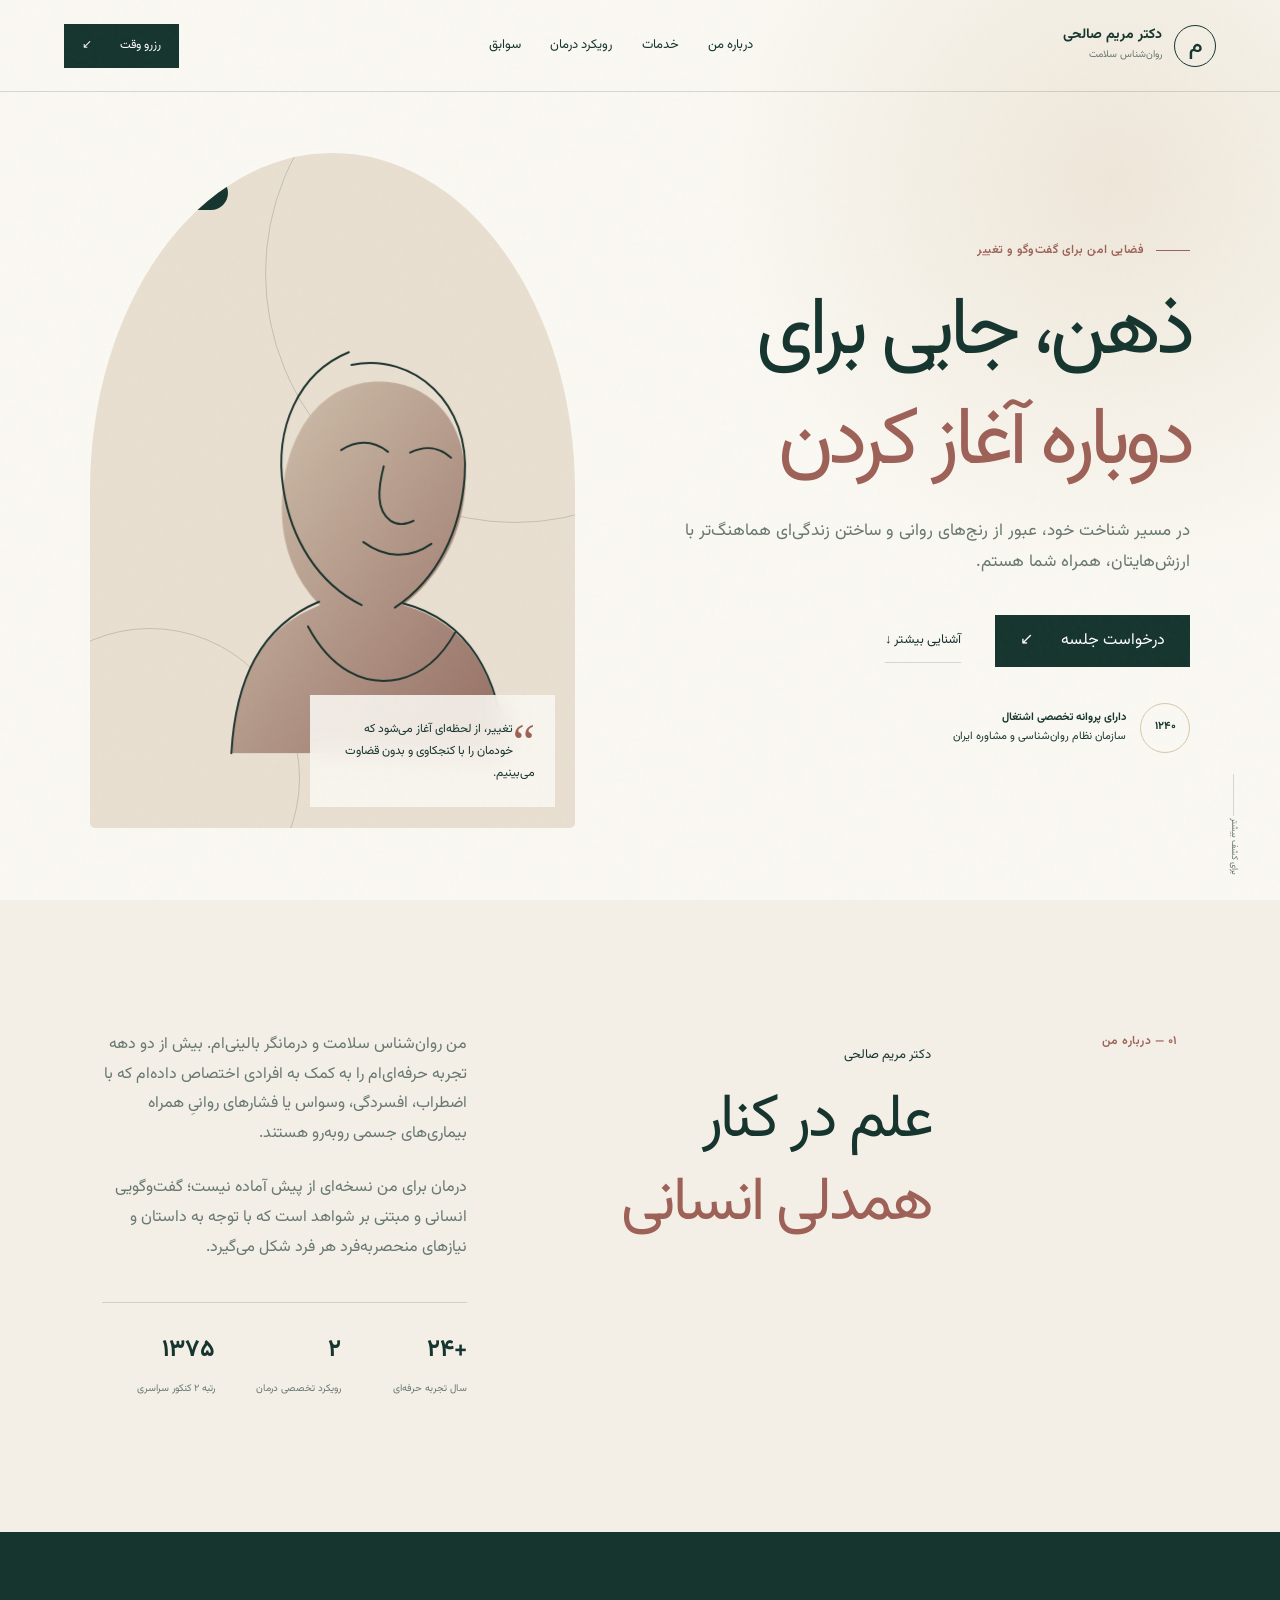
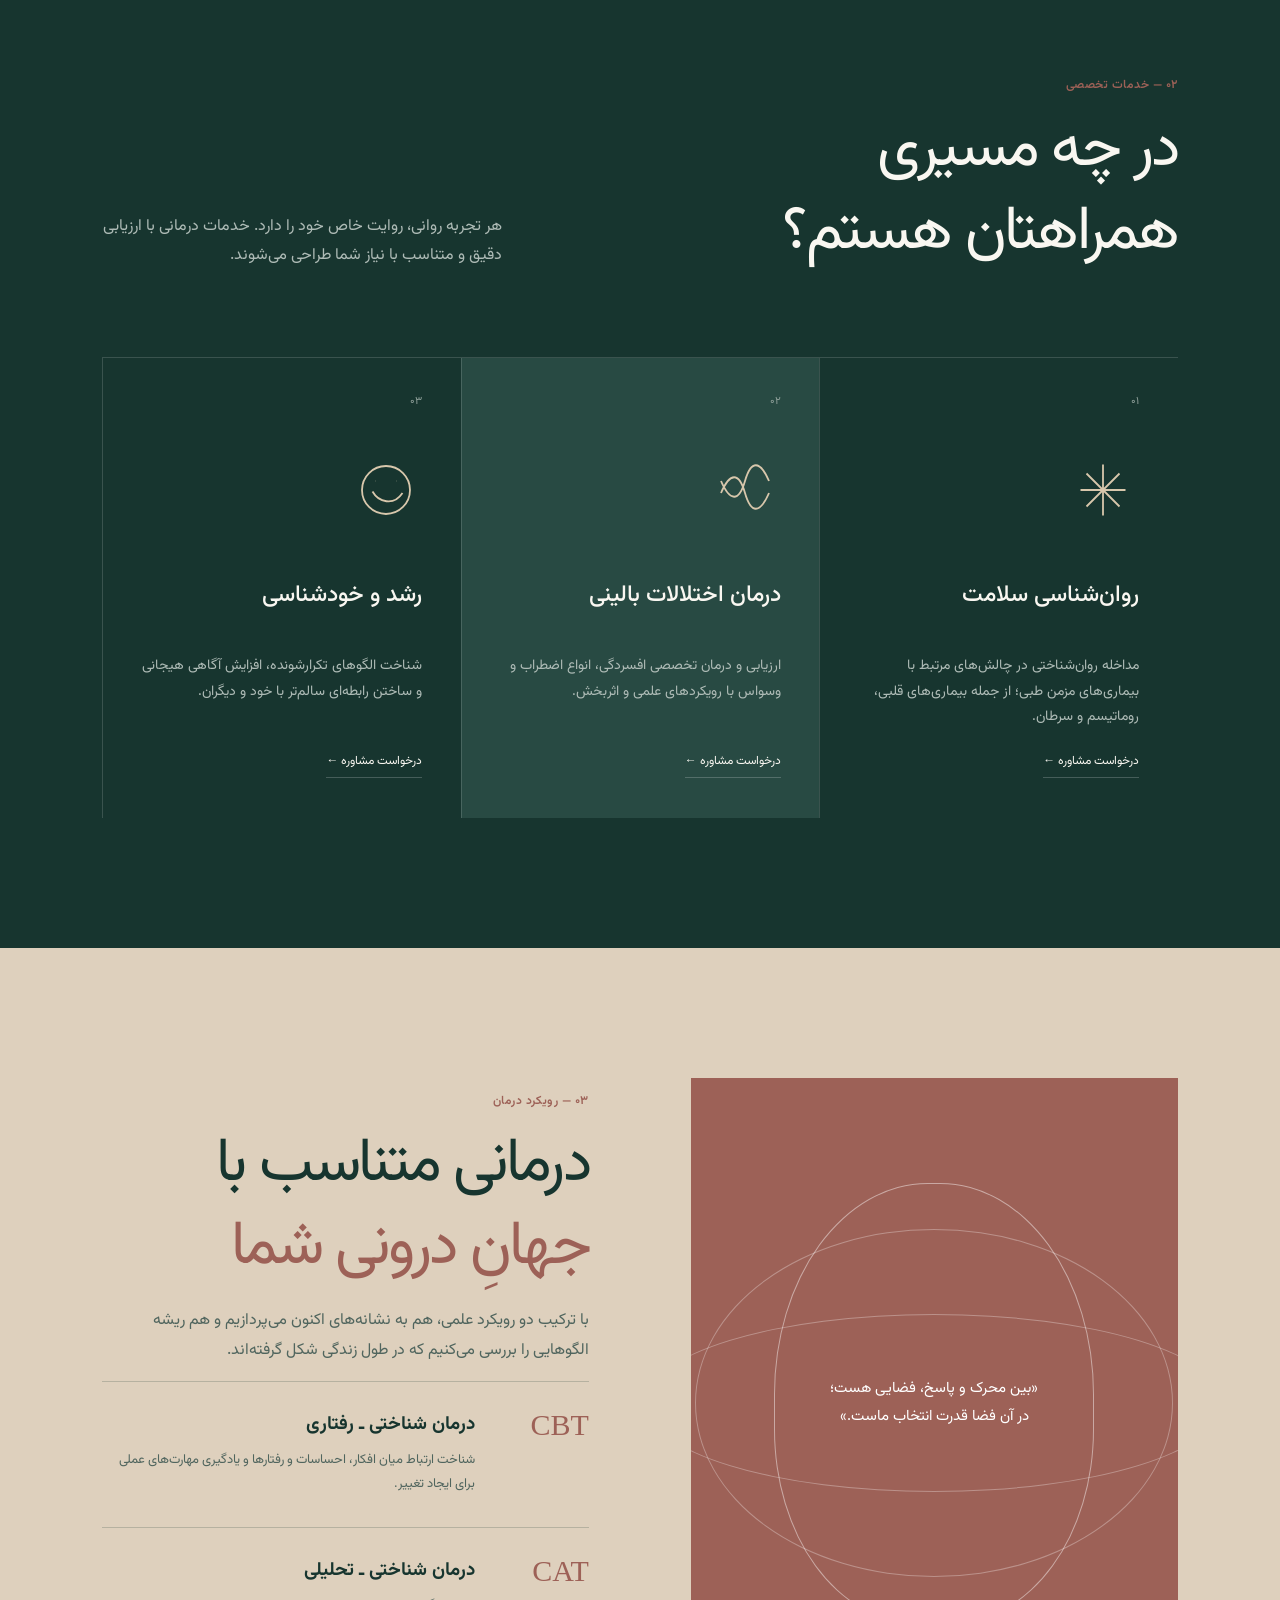
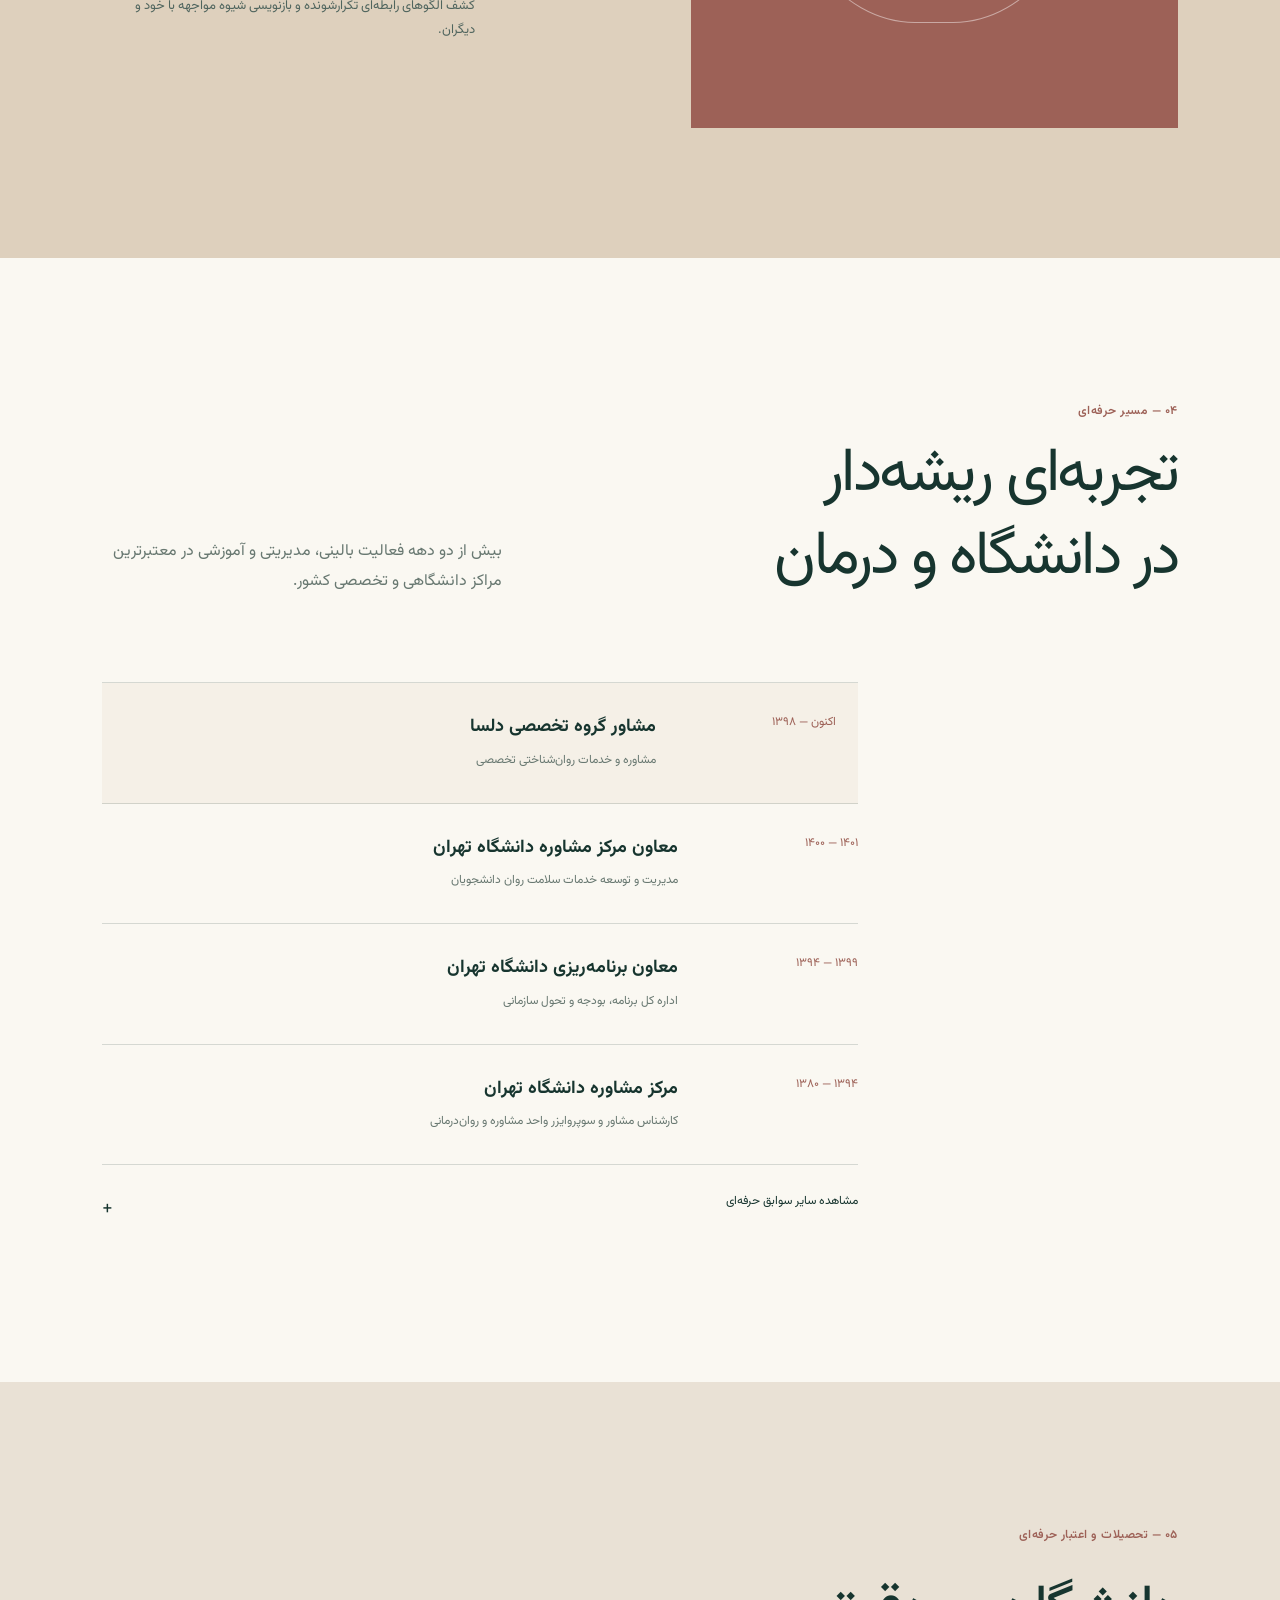
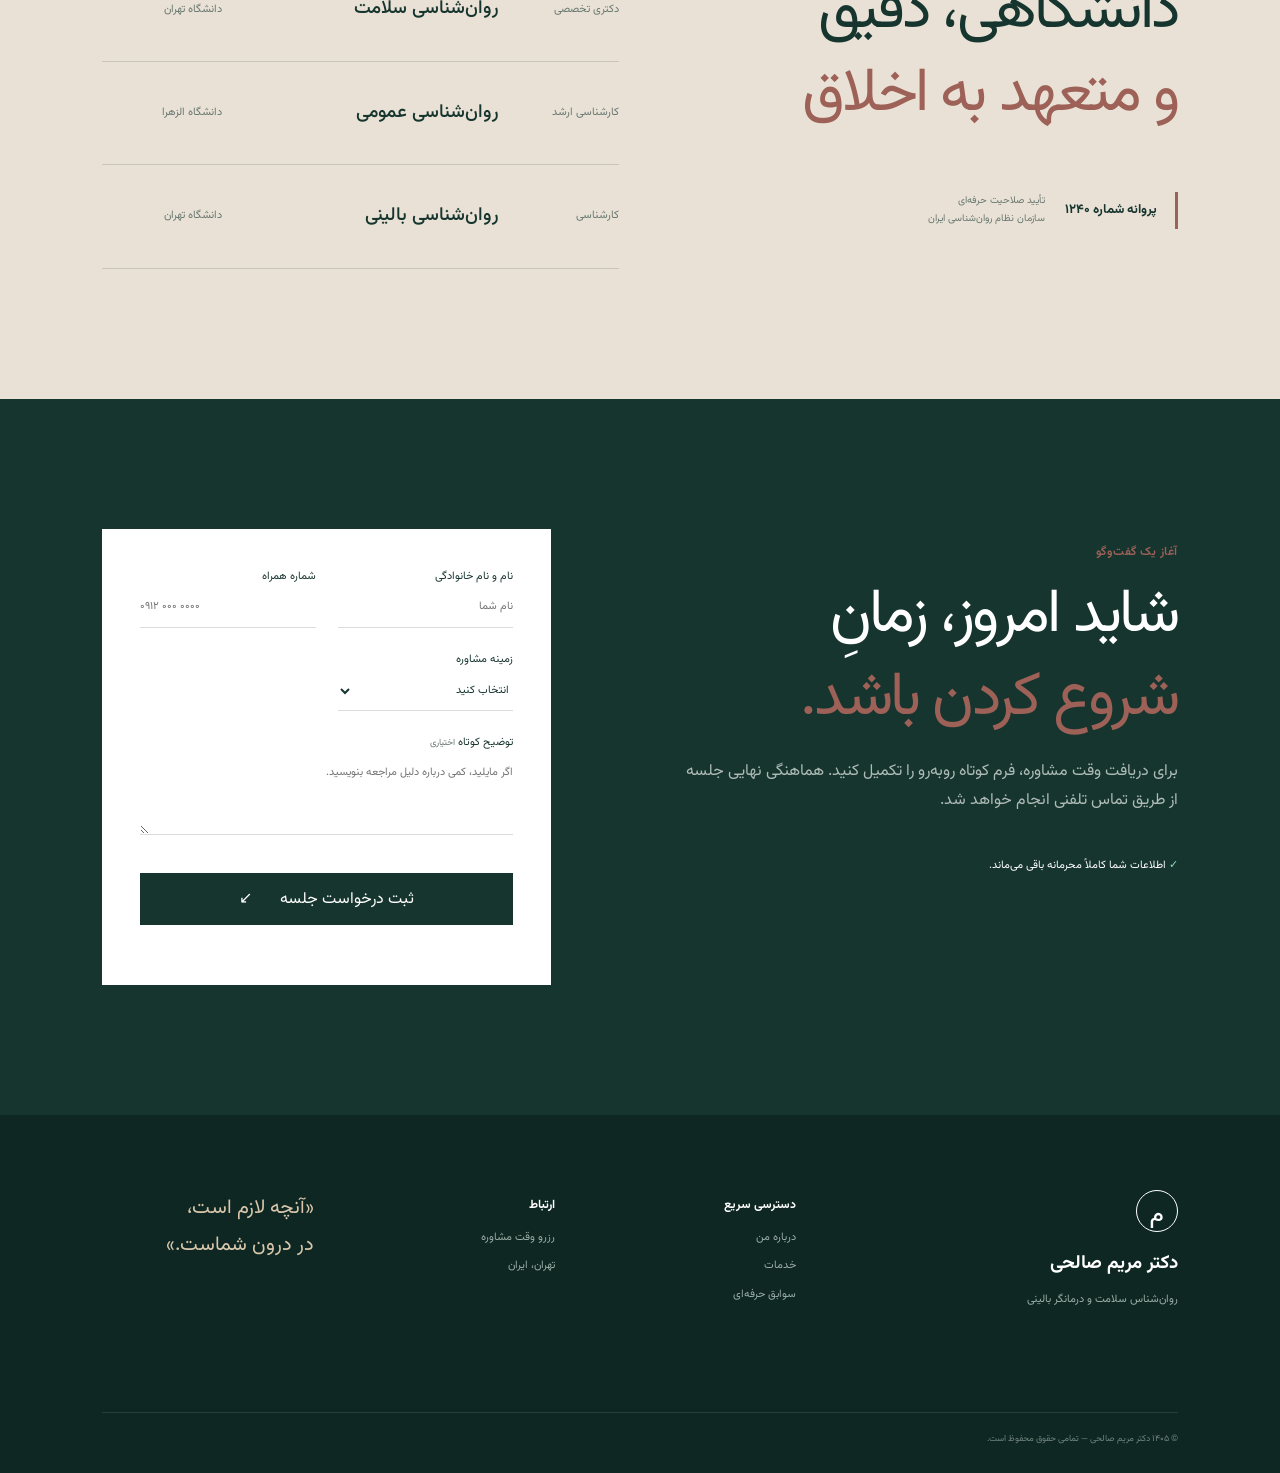
==== index.html @ 01a3e977 "Build Dr. Maryam Salehi professional website" ====
<!doctype html>
<html lang="fa" dir="rtl">
  <head>
    <meta charset="UTF-8" />
    <meta name="viewport" content="width=device-width, initial-scale=1.0" />
    <meta name="theme-color" content="#19352f" />
    <meta name="description" content="وب‌سایت رسمی دکتر مریم صالحی، روان‌شناس سلامت و درمانگر" />
    <title>دکتر مریم صالحی | روان‌شناس سلامت</title>
    <link rel="preconnect" href="https://fonts.googleapis.com" />
    <link rel="preconnect" href="https://fonts.gstatic.com" crossorigin />
    <link href="https://fonts.googleapis.com/css2?family=Vazirmatn:wght@300;400;500;600;700&display=swap" rel="stylesheet" />
    <link rel="stylesheet" href="styles.css" />
  </head>
  <body>
    <a class="skip-link" href="#main">رفتن به محتوای اصلی</a>
    <div class="noise" aria-hidden="true"></div>
    <header class="site-header" id="header">
      <a href="#top" class="brand" aria-label="صفحه اصلی دکتر مریم صالحی">
        <span class="brand-mark">م</span>
        <span><b>دکتر مریم صالحی</b><small>روان‌شناس سلامت</small></span>
      </a>
      <nav aria-label="ناوبری اصلی">
        <a href="#about">درباره من</a><a href="#services">خدمات</a><a href="#approach">رویکرد درمان</a><a href="#experience">سوابق</a>
      </nav>
      <a class="button button-small" href="#booking">رزرو وقت <span aria-hidden="true">↙</span></a>
      <button class="menu" aria-label="باز کردن منو" aria-expanded="false"><span></span><span></span></button>
    </header>

    <main id="main">
      <section class="hero" id="top">
        <div class="hero-copy reveal">
          <p class="eyebrow"><span></span> فضایی امن برای گفت‌وگو و تغییر</p>
          <h1>ذهن، جایی برای<br><em>دوباره آغاز کردن</em></h1>
          <p class="hero-lead">در مسیر شناخت خود، عبور از رنج‌های روانی و ساختن زندگی‌ای هماهنگ‌تر با ارزش‌هایتان، همراه شما هستم.</p>
          <div class="hero-actions">
            <a class="button" href="#booking">درخواست جلسه <span aria-hidden="true">↙</span></a>
            <a class="text-link" href="#about">آشنایی بیشتر <span aria-hidden="true">↓</span></a>
          </div>
          <div class="trust"><span class="seal">۱۲۴۰</span><p><strong>دارای پروانه تخصصی اشتغال</strong><br>سازمان نظام روان‌شناسی و مشاوره ایران</p></div>
        </div>
        <div class="hero-visual reveal" data-delay="1">
          <div class="orbit orbit-a"></div><div class="orbit orbit-b"></div>
          <svg class="portrait" viewBox="0 0 570 700" role="img" aria-label="تصویر هنری نمادین از چهره یک روان‌شناس">
            <defs><linearGradient id="wash" x1="0" y1="0" x2="1" y2="1"><stop stop-color="#d8c6ad"/><stop offset="1" stop-color="#9b6a5c"/></linearGradient></defs>
            <path class="portrait-fill" d="M166 635c8-91 32-145 104-174-38-38-51-91-42-147 11-71 56-121 121-115 62 6 98 59 91 131-5 54-33 101-72 131 79 23 111 83 120 174z" fill="url(#wash)"/>
            <g class="portrait-line" fill="none" stroke="#19352f" stroke-width="2.3" stroke-linecap="round">
              <path d="M304 164c-59 24-88 89-77 160 9 59 40 111 92 137"/><path d="M307 179c74-15 140 46 133 132-5 62-31 119-82 153"/><path d="M295 279c19-12 38-11 55 2M376 282c18-9 35-6 48 6M345 298c-7 27-9 52 8 64 9 6 19 4 27 0M321 387c26 19 54 20 80 2"/><path d="M269 457c-69 29-98 92-103 178M368 459c77 20 113 86 120 176M256 486c26 49 65 71 107 62 30-7 51-28 66-55"/>
            </g>
          </svg>
          <div class="quote-card"><span>“</span><p>تغییر، از لحظه‌ای آغاز می‌شود که خودمان را با کنجکاوی و بدون قضاوت می‌بینیم.</p></div>
          <div class="availability"><i></i> پذیرش مراجع جدید</div>
        </div>
        <div class="scroll-note">برای کشف بیشتر <span></span></div>
      </section>

      <section class="intro section" id="about">
        <div class="section-index reveal">۰۱ — درباره من</div>
        <div class="intro-title reveal"><p>دکتر مریم صالحی</p><h2>علم در کنار<br><em>همدلی انسانی</em></h2></div>
        <div class="intro-body reveal">
          <p>من روان‌شناس سلامت و درمانگر بالینی‌ام. بیش از دو دهه تجربه حرفه‌ای‌ام را به کمک به افرادی اختصاص داده‌ام که با اضطراب، افسردگی، وسواس یا فشارهای روانیِ همراه بیماری‌های جسمی روبه‌رو هستند.</p>
          <p>درمان برای من نسخه‌ای از پیش آماده نیست؛ گفت‌وگویی انسانی و مبتنی بر شواهد است که با توجه به داستان و نیازهای منحصربه‌فرد هر فرد شکل می‌گیرد.</p>
          <div class="stats"><div><strong>+۲۴</strong><span>سال تجربه حرفه‌ای</span></div><div><strong>۲</strong><span>رویکرد تخصصی درمان</span></div><div><strong>۱۳۷۵</strong><span>رتبه ۲ کنکور سراسری</span></div></div>
        </div>
      </section>

      <section class="services section" id="services">
        <div class="section-head reveal"><div><p class="section-index">۰۲ — خدمات تخصصی</p><h2>در چه مسیری<br>همراهتان هستم؟</h2></div><p>هر تجربه روانی، روایت خاص خود را دارد. خدمات درمانی با ارزیابی دقیق و متناسب با نیاز شما طراحی می‌شوند.</p></div>
        <div class="service-list">
          <article class="service-card reveal"><span>۰۱</span><div class="service-icon"><svg viewBox="0 0 48 48"><path d="M24 7v34M9 24h30M13 13l22 22M35 13 13 35"/></svg></div><h3>روان‌شناسی سلامت</h3><p>مداخله روان‌شناختی در چالش‌های مرتبط با بیماری‌های مزمن طبی؛ از جمله بیماری‌های قلبی، روماتیسم و سرطان.</p><a href="#booking" aria-label="رزرو جلسه روان‌شناسی سلامت">درخواست مشاوره ←</a></article>
          <article class="service-card featured reveal" data-delay="1"><span>۰۲</span><div class="service-icon"><svg viewBox="0 0 48 48"><path d="M8 26c6-14 12-14 16 0s10 14 16 0M8 18c6 14 12 14 16 0s10-14 16 0"/></svg></div><h3>درمان اختلالات بالینی</h3><p>ارزیابی و درمان تخصصی افسردگی، انواع اضطراب و وسواس با رویکردهای علمی و اثربخش.</p><a href="#booking" aria-label="رزرو جلسه درمان بالینی">درخواست مشاوره ←</a></article>
          <article class="service-card reveal" data-delay="2"><span>۰۳</span><div class="service-icon"><svg viewBox="0 0 48 48"><circle cx="24" cy="24" r="16"/><path d="M15 25c4 7 14 10 20 1M17 18h.1M31 18h.1"/></svg></div><h3>رشد و خودشناسی</h3><p>شناخت الگوهای تکرارشونده، افزایش آگاهی هیجانی و ساختن رابطه‌ای سالم‌تر با خود و دیگران.</p><a href="#booking" aria-label="رزرو جلسه خودشناسی">درخواست مشاوره ←</a></article>
        </div>
      </section>

      <section class="approach section" id="approach">
        <div class="approach-art reveal" aria-hidden="true"><div class="mind-ring"></div><span>«بین محرک و پاسخ، فضایی هست؛<br>در آن فضا قدرت انتخاب ماست.»</span></div>
        <div class="approach-copy reveal"><p class="section-index">۰۳ — رویکرد درمان</p><h2>درمانی متناسب با<br><em>جهانِ درونی شما</em></h2><p>با ترکیب دو رویکرد علمی، هم به نشانه‌های اکنون می‌پردازیم و هم ریشه الگوهایی را بررسی می‌کنیم که در طول زندگی شکل گرفته‌اند.</p>
          <div class="approach-item"><b>CBT</b><div><h3>درمان شناختی ـ رفتاری</h3><p>شناخت ارتباط میان افکار، احساسات و رفتارها و یادگیری مهارت‌های عملی برای ایجاد تغییر.</p></div></div>
          <div class="approach-item"><b>CAT</b><div><h3>درمان شناختی ـ تحلیلی</h3><p>کشف الگوهای رابطه‌ای تکرارشونده و بازنویسی شیوه مواجهه با خود و دیگران.</p></div></div>
        </div>
      </section>

      <section class="experience section" id="experience">
        <div class="section-head reveal"><div><p class="section-index">۰۴ — مسیر حرفه‌ای</p><h2>تجربه‌ای ریشه‌دار<br>در دانشگاه و درمان</h2></div><p>بیش از دو دهه فعالیت بالینی، مدیریتی و آموزشی در معتبرترین مراکز دانشگاهی و تخصصی کشور.</p></div>
        <div class="timeline reveal">
          <div class="timeline-row active"><time>اکنون — ۱۳۹۸</time><div><h3>مشاور گروه تخصصی دلسا</h3><p>مشاوره و خدمات روان‌شناختی تخصصی</p></div></div>
          <div class="timeline-row"><time>۱۴۰۱ — ۱۴۰۰</time><div><h3>معاون مرکز مشاوره دانشگاه تهران</h3><p>مدیریت و توسعه خدمات سلامت روان دانشجویان</p></div></div>
          <div class="timeline-row"><time>۱۳۹۹ — ۱۳۹۴</time><div><h3>معاون برنامه‌ریزی دانشگاه تهران</h3><p>اداره کل برنامه، بودجه و تحول سازمانی</p></div></div>
          <div class="timeline-row"><time>۱۳۹۴ — ۱۳۸۰</time><div><h3>مرکز مشاوره دانشگاه تهران</h3><p>کارشناس مشاور و سوپروایزر واحد مشاوره و روان‌درمانی</p></div></div>
          <details><summary>مشاهده سایر سوابق حرفه‌ای <span>+</span></summary><div class="more-experience"><p>مسئول مرکز مشاوره مجتمع خوابگاه‌های فاطمیه — ۱۳۸۳ تا ۱۳۹۳</p><p>مشاور و سخنران شرکت عملیات غیرصنعتی پازارگاد — ۱۳۸۹ تا ۱۳۹۹</p><p>مشاور مؤسسه مهر پروین — از ۱۳۸۹ تاکنون</p><p>دبیر کمیته پیشگیری از آسیب‌های اجتماعی دانشگاه تهران — ۱۳۸۴ تا ۱۳۸۷</p></div></details>
        </div>
      </section>

      <section class="credentials section">
        <p class="section-index reveal">۰۵ — تحصیلات و اعتبار حرفه‌ای</p>
        <div class="credential-grid"><div class="credential-title reveal"><h2>دانشگاهی، دقیق<br><em>و متعهد به اخلاق</em></h2><div class="license"><b>پروانه شماره ۱۲۴۰</b><span>تأیید صلاحیت حرفه‌ای<br>سازمان نظام روان‌شناسی ایران</span></div></div>
          <div class="degrees reveal"><div><span>دکتری تخصصی</span><h3>روان‌شناسی سلامت</h3><p>دانشگاه تهران</p></div><div><span>کارشناسی ارشد</span><h3>روان‌شناسی عمومی</h3><p>دانشگاه الزهرا</p></div><div><span>کارشناسی</span><h3>روان‌شناسی بالینی</h3><p>دانشگاه تهران</p></div></div>
        </div>
      </section>

      <section class="booking section" id="booking">
        <div class="booking-copy reveal"><p class="section-index">آغاز یک گفت‌وگو</p><h2>شاید امروز، زمانِ<br><em>شروع کردن باشد.</em></h2><p>برای دریافت وقت مشاوره، فرم کوتاه روبه‌رو را تکمیل کنید. هماهنگی نهایی جلسه از طریق تماس تلفنی انجام خواهد شد.</p><div class="booking-note"><span>✓</span> اطلاعات شما کاملاً محرمانه باقی می‌ماند.</div></div>
        <form class="booking-form reveal" id="booking-form" novalidate>
          <label>نام و نام خانوادگی<input type="text" name="name" autocomplete="name" required placeholder="نام شما"></label>
          <label>شماره همراه<input type="tel" name="phone" autocomplete="tel" required inputmode="tel" placeholder="۰۹۱۲ ۰۰۰ ۰۰۰۰"></label>
          <label>زمینه مشاوره<select name="topic" required><option value="">انتخاب کنید</option><option>اضطراب و افسردگی</option><option>وسواس</option><option>روان‌شناسی سلامت</option><option>رشد و خودشناسی</option></select></label>
          <label>توضیح کوتاه <small>اختیاری</small><textarea name="message" rows="3" placeholder="اگر مایلید، کمی درباره دلیل مراجعه بنویسید."></textarea></label>
          <button class="button submit" type="submit">ثبت درخواست جلسه <span>↙</span></button><p class="form-status" role="status"></p>
        </form>
      </section>
    </main>
    <footer><div class="footer-brand"><span class="brand-mark">م</span><h3>دکتر مریم صالحی</h3><p>روان‌شناس سلامت و درمانگر بالینی</p></div><div><b>دسترسی سریع</b><a href="#about">درباره من</a><a href="#services">خدمات</a><a href="#experience">سوابق حرفه‌ای</a></div><div><b>ارتباط</b><a href="#booking">رزرو وقت مشاوره</a><p>تهران، ایران</p></div><div class="footer-quote">«آنچه لازم است،<br>در درون شماست.»</div><small>© ۱۴۰۵ دکتر مریم صالحی — تمامی حقوق محفوظ است.</small></footer>
    <script src="script.js"></script>
  </body>
</html>
---- styles.css ----
:root{--ink:#17352f;--ink-2:#284a43;--cream:#f3efe6;--paper:#faf8f2;--rose:#9d6157;--sand:#d8c7ac;--line:rgba(23,53,47,.16);--muted:#687871;--ease:cubic-bezier(.22,1,.36,1)}*{box-sizing:border-box}html{scroll-behavior:smooth}body{margin:0;background:var(--paper);color:var(--ink);font-family:"Vazirmatn",sans-serif;line-height:1.85;overflow-x:hidden}a{color:inherit;text-decoration:none}button,input,select,textarea{font:inherit}.noise{position:fixed;inset:0;pointer-events:none;z-index:100;opacity:.035;background-image:url("data:image/svg+xml,%3Csvg viewBox='0 0 180 180' xmlns='http://www.w3.org/2000/svg'%3E%3Cfilter id='n'%3E%3CfeTurbulence type='fractalNoise' baseFrequency='.9' numOctaves='4' stitchTiles='stitch'/%3E%3C/filter%3E%3Crect width='100%25' height='100%25' filter='url(%23n)' opacity='.55'/%3E%3C/svg%3E")}.skip-link{position:fixed;top:-60px;right:16px;background:#fff;padding:10px 18px;z-index:999}.skip-link:focus{top:10px}.site-header{height:92px;display:flex;align-items:center;justify-content:space-between;padding:0 5vw;border-bottom:1px solid var(--line);position:absolute;inset:0 0 auto;z-index:20}.brand{display:flex;align-items:center;gap:12px;line-height:1.3}.brand-mark{width:42px;height:42px;border:1px solid currentColor;border-radius:50%;display:grid;place-items:center;font-family:serif;font-size:25px}.brand b{display:block;font-size:14px}.brand small{font-size:10px;color:var(--muted)}nav{display:flex;gap:2.3vw;font-size:13px}nav a{position:relative}nav a:after{content:"";position:absolute;right:0;left:100%;bottom:-6px;height:1px;background:var(--rose);transition:left .4s var(--ease)}nav a:hover:after{left:0}.button{min-height:52px;padding:0 25px;background:var(--ink);color:white;display:inline-flex;align-items:center;justify-content:center;gap:28px;border:0;cursor:pointer;transition:transform .3s var(--ease),background .3s}.button:hover{background:var(--rose);transform:translateY(-2px)}.button:focus-visible,a:focus-visible,input:focus-visible,select:focus-visible,textarea:focus-visible,summary:focus-visible{outline:3px solid var(--rose);outline-offset:4px}.button-small{min-height:44px;padding:0 18px;font-size:12px}.menu{display:none;background:none;border:0;width:48px;height:48px}.hero{min-height:100svh;padding:145px 7vw 65px;display:grid;grid-template-columns:1fr .86fr;align-items:center;gap:4vw;position:relative;background:radial-gradient(circle at 87% 20%,rgba(216,199,172,.36),transparent 30%)}.hero-copy{max-width:670px}.eyebrow,.section-index{font-size:12px;letter-spacing:.04em;color:var(--rose);font-weight:600}.eyebrow{display:flex;align-items:center;gap:12px}.eyebrow span{width:34px;height:1px;background:var(--rose)}h1,h2{font-weight:400;line-height:1.35;margin:.2em 0}.hero h1{font-size:clamp(52px,6.4vw,104px);letter-spacing:-.06em}.hero h1 em,h2 em{font-style:normal;color:var(--rose)}.hero-lead{max-width:550px;color:var(--muted);font-size:17px}.hero-actions{display:flex;align-items:center;gap:34px;margin:36px 0}.text-link{font-size:13px;border-bottom:1px solid var(--line);padding:10px 0}.trust{display:flex;align-items:center;gap:14px;font-size:11px;line-height:1.7}.seal{width:50px;height:50px;border:1px solid var(--sand);border-radius:50%;display:grid;place-items:center;font-weight:700}.trust p{margin:0}.hero-visual{height:min(75vh,730px);min-height:570px;position:relative;background:#e8dfd1;border-radius:50% 50% 5px 5px;overflow:hidden}.portrait{width:100%;height:100%;position:absolute;bottom:-3%;filter:saturate(.8)}.portrait-line{stroke-dasharray:1300;stroke-dashoffset:1300;animation:draw 2.6s .4s var(--ease) forwards}.portrait-fill{opacity:0;animation:fade 1.6s .2s forwards}.orbit{position:absolute;border:1px solid rgba(23,53,47,.18);border-radius:50%}.orbit-a{width:500px;height:500px;top:-130px;right:-190px}.orbit-b{width:300px;height:300px;bottom:-100px;left:-90px}.quote-card{position:absolute;right:20px;bottom:20px;width:245px;padding:18px 20px;background:rgba(250,248,242,.88);backdrop-filter:blur(14px);font-size:12px}.quote-card span{font:50px Georgia;color:var(--rose);float:right;height:35px}.quote-card p{margin:5px 0}.availability{position:absolute;top:23px;left:22px;background:var(--ink);color:#fff;padding:8px 13px;font-size:10px;border-radius:99px}.availability i{display:inline-block;width:6px;height:6px;background:#8ee0b3;border-radius:50%;margin-left:6px}.scroll-note{position:absolute;bottom:25px;right:3vw;writing-mode:vertical-rl;font-size:9px;color:var(--muted)}.scroll-note span{display:inline-block;height:42px;width:1px;background:var(--line);margin-top:8px}.section{padding:130px 8vw}.intro{display:grid;grid-template-columns:.5fr 1.1fr 1fr;gap:5vw;background:var(--cream)}.intro h2,.section-head h2,.approach h2,.credential-title h2,.booking h2{font-size:clamp(40px,4.8vw,72px);letter-spacing:-.045em}.intro-title>p{font-size:13px}.intro-body>p{color:var(--muted);margin:0 0 25px}.stats{display:grid;grid-template-columns:repeat(3,1fr);border-top:1px solid var(--line);margin-top:40px;padding-top:25px;gap:14px}.stats strong{display:block;font-size:24px}.stats span{font-size:10px;color:var(--muted)}.services{background:var(--ink);color:#f9f7f1}.section-head{display:flex;justify-content:space-between;align-items:end;gap:8vw;margin-bottom:70px}.section-head>p{max-width:400px;color:#aebbb6}.service-list{display:grid;grid-template-columns:repeat(3,1fr);border-top:1px solid rgba(255,255,255,.15)}.service-card{padding:34px 3vw 40px;border-left:1px solid rgba(255,255,255,.15);min-height:460px;display:flex;flex-direction:column;transition:background .5s var(--ease),transform .5s var(--ease)}.service-card:hover,.service-card.featured{background:var(--ink-2);transform:translateY(-8px)}.service-card>span{font-size:11px;color:#8e9f99}.service-icon{width:72px;height:72px;margin:42px 0 25px}.service-icon svg{fill:none;stroke:var(--sand);stroke-width:1.2;width:100%;height:100%}.service-card h3{font-size:23px;font-weight:500}.service-card p{font-size:14px;color:#aebbb6}.service-card a{font-size:12px;margin-top:auto;border-bottom:1px solid rgba(255,255,255,.2);width:max-content;padding-bottom:5px}.approach{display:grid;grid-template-columns:1fr 1fr;gap:8vw;background:#ded0bd}.approach-art{min-height:650px;background:var(--rose);position:relative;display:grid;place-items:center;color:white;overflow:hidden}.mind-ring{width:320px;height:440px;border:1px solid rgba(255,255,255,.45);border-radius:48% 48% 44% 44%;position:absolute}.mind-ring:before,.mind-ring:after{content:"";position:absolute;border:1px solid rgba(255,255,255,.3);border-radius:50%}.mind-ring:before{inset:45px -80px}.mind-ring:after{inset:130px -130px}.approach-art span{position:relative;text-align:center;font-size:15px}.approach-copy>p:not(.section-index){color:#50655e}.approach-item{display:grid;grid-template-columns:90px 1fr;gap:24px;border-top:1px solid rgba(23,53,47,.2);padding:26px 0}.approach-item>b{font:30px Georgia;color:var(--rose)}.approach-item h3{margin:0}.approach-item p{margin:5px 0;font-size:13px;color:#50655e}.experience{background:var(--paper)}.experience .section-head>p{color:var(--muted)}.timeline{margin-right:25vw;border-top:1px solid var(--line)}.timeline-row{display:grid;grid-template-columns:180px 1fr;padding:28px 0;border-bottom:1px solid var(--line);transition:padding .3s,background .3s}.timeline-row:hover,.timeline-row.active{padding-right:22px;background:rgba(216,199,172,.16)}.timeline time{font-size:12px;color:var(--rose)}.timeline h3{margin:0;font-size:18px}.timeline p{margin:4px 0;color:var(--muted);font-size:12px}details summary{cursor:pointer;padding:25px 0;font-size:12px;list-style:none;display:flex;justify-content:space-between}details summary span{font-size:20px}.more-experience{padding:0 20px 20px;color:var(--muted);font-size:13px}.credentials{background:#e9e1d5}.credential-grid{display:grid;grid-template-columns:1fr 1.2fr;gap:10vw}.license{margin-top:55px;display:flex;gap:20px;align-items:center;border-right:3px solid var(--rose);padding-right:18px}.license b{font-size:13px}.license span{font-size:10px;color:var(--muted)}.degrees>div{padding:30px 0;border-bottom:1px solid var(--line);display:grid;grid-template-columns:120px 1fr 120px;align-items:center}.degrees span,.degrees p{font-size:11px;color:var(--muted)}.degrees h3{font-weight:500;margin:0}.booking{background:var(--ink);color:white;display:grid;grid-template-columns:1fr .9fr;gap:10vw}.booking-copy>p:not(.section-index){color:#aebbb6;max-width:520px}.booking-note{font-size:11px;margin-top:40px}.booking-note span{color:#8ee0b3}.booking-form{background:#fff;color:var(--ink);padding:38px;display:grid;grid-template-columns:1fr 1fr;gap:22px}.booking-form label{font-size:11px}.booking-form input,.booking-form select,.booking-form textarea{width:100%;border:0;border-bottom:1px solid var(--line);padding:10px 0;background:transparent;color:var(--ink);outline:none;border-radius:0}.booking-form label:nth-child(4),.booking-form .submit,.form-status{grid-column:1/-1}.booking-form small{color:var(--muted)}.booking-form .submit{width:100%;margin-top:8px}.form-status{text-align:center;margin:0;font-size:12px;color:var(--rose)}footer{padding:75px 8vw 25px;background:#0e2722;color:white;display:grid;grid-template-columns:1.8fr 1fr 1fr 1.2fr;gap:5vw}footer a,footer p{display:block;font-size:11px;color:#9bada7;margin:8px 0}footer b{font-size:12px}.footer-brand h3{margin:15px 0 0}.footer-quote{font-size:20px;color:var(--sand)}footer>small{grid-column:1/-1;border-top:1px solid rgba(255,255,255,.1);padding-top:18px;color:#70837c;font-size:9px;margin-top:30px}.reveal{opacity:0;transform:translateY(35px);transition:opacity 1s var(--ease),transform 1s var(--ease)}.reveal.visible{opacity:1;transform:none}.reveal[data-delay="1"]{transition-delay:.12s}.reveal[data-delay="2"]{transition-delay:.24s}@keyframes draw{to{stroke-dashoffset:0}}@keyframes fade{to{opacity:1}}
@media(max-width:900px){.site-header{height:74px;padding:0 20px}.site-header nav,.site-header>.button{display:none}.menu{display:block}.menu span{display:block;width:24px;height:1px;background:var(--ink);margin:7px auto}.site-header.open{position:fixed;background:var(--paper);height:auto;min-height:100svh;align-items:flex-start;padding-top:18px}.site-header.open nav{display:flex;position:absolute;top:110px;right:25px;flex-direction:column;font-size:24px}.site-header.open .menu span:first-child{transform:translateY(4px) rotate(45deg)}.site-header.open .menu span:last-child{transform:translateY(-4px) rotate(-45deg)}.hero{grid-template-columns:1fr;padding:110px 20px 60px}.hero h1{font-size:15vw}.hero-visual{height:65vh;min-height:490px}.scroll-note{display:none}.section{padding:90px 22px}.intro{grid-template-columns:1fr}.intro .section-index{margin-bottom:-30px}.section-head{display:block}.section-head>p{margin-top:25px}.service-list{grid-template-columns:1fr}.service-card{border-left:0;border-bottom:1px solid rgba(255,255,255,.15);min-height:390px;padding:30px}.service-card.featured{transform:none}.approach{grid-template-columns:1fr}.approach-art{min-height:500px}.timeline{margin-right:0}.credential-grid,.booking{grid-template-columns:1fr}.booking-form{padding:25px}.degrees>div{grid-template-columns:90px 1fr}.degrees p{display:none}footer{grid-template-columns:1fr 1fr}.footer-brand,.footer-quote{grid-column:1/-1}}
@media(max-width:520px){.hero-actions{align-items:stretch;flex-direction:column;gap:8px}.text-link{text-align:center}.stats{grid-template-columns:1fr 1fr}.stats>div:last-child{grid-column:1/-1}.intro h2,.section-head h2,.approach h2,.credential-title h2,.booking h2{font-size:42px}.timeline-row{grid-template-columns:110px 1fr}.booking-form{grid-template-columns:1fr}.booking-form label{grid-column:1/-1}.mind-ring{width:250px;height:360px}footer{grid-template-columns:1fr}.booking{gap:40px}}
@media(prefers-reduced-motion:reduce){html{scroll-behavior:auto}*,*:before,*:after{animation-duration:.01ms!important;animation-iteration-count:1!important;transition-duration:.01ms!important}.reveal{opacity:1;transform:none}}
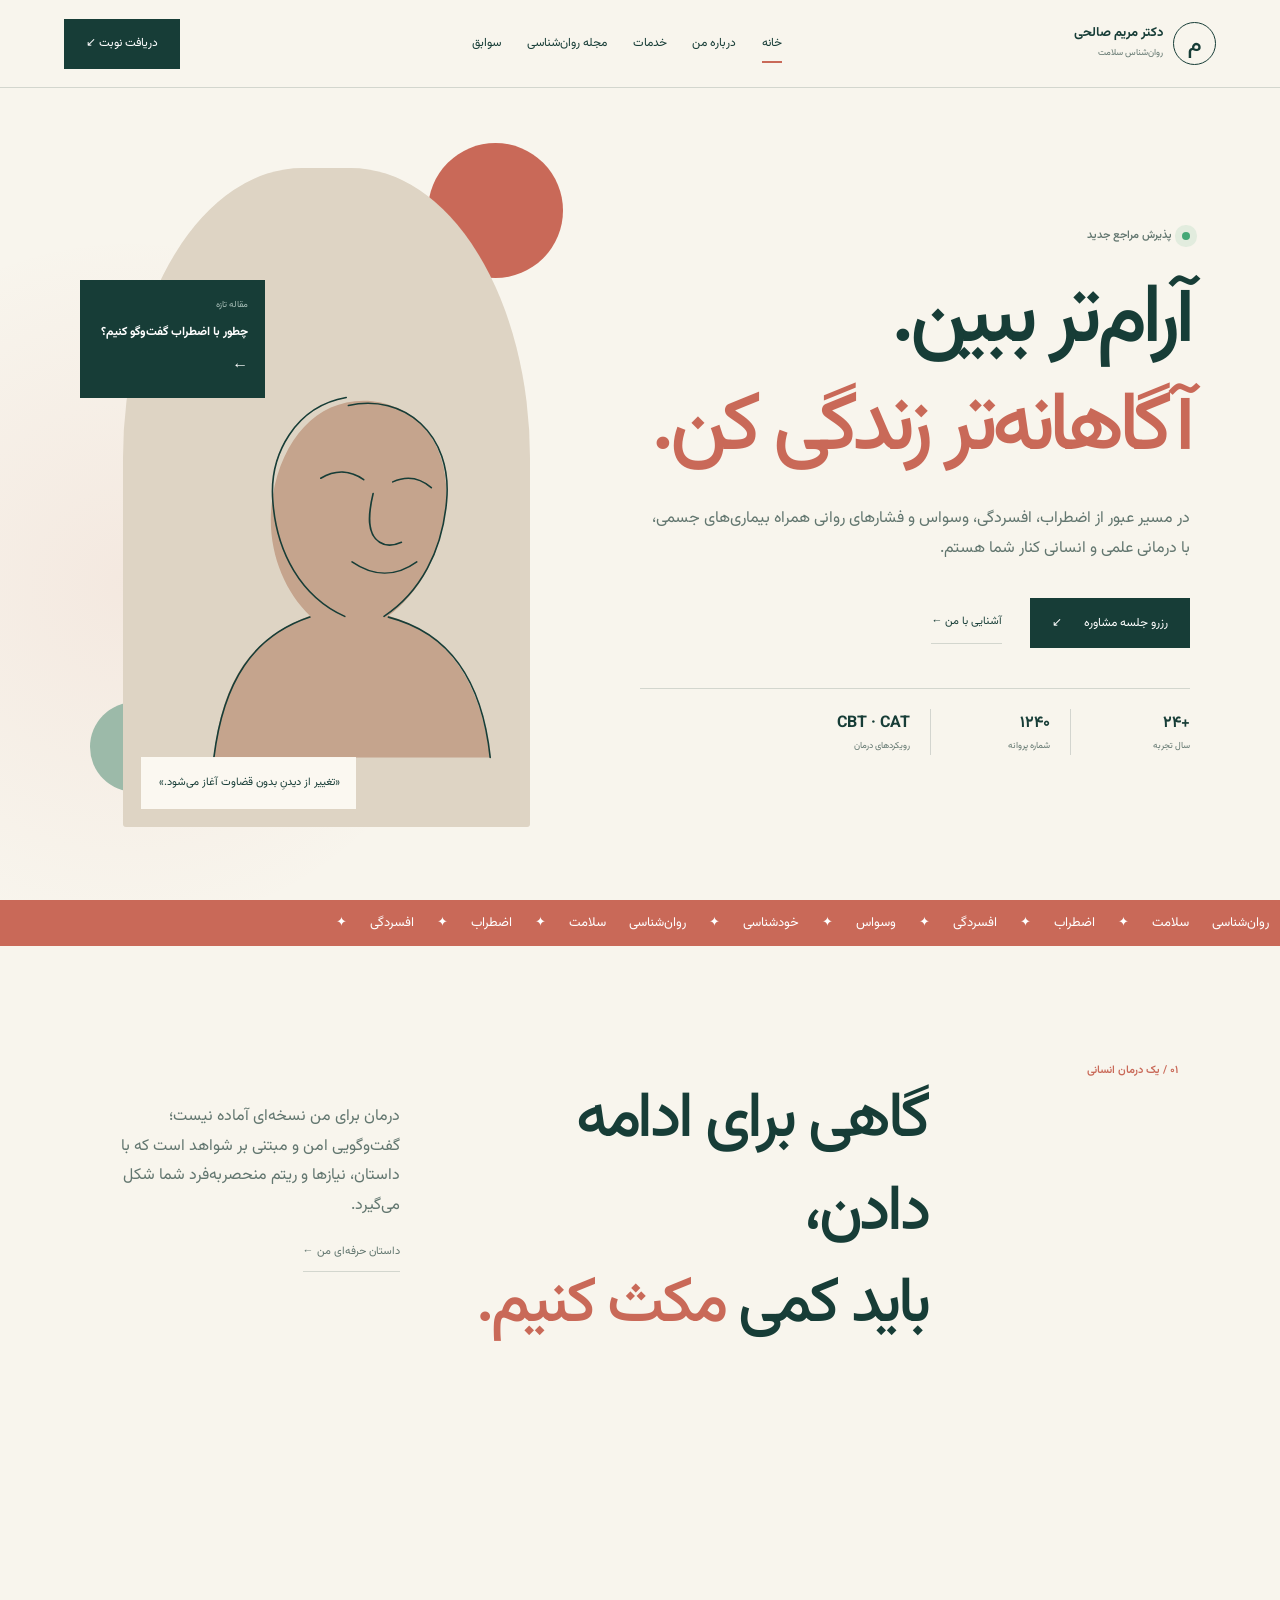
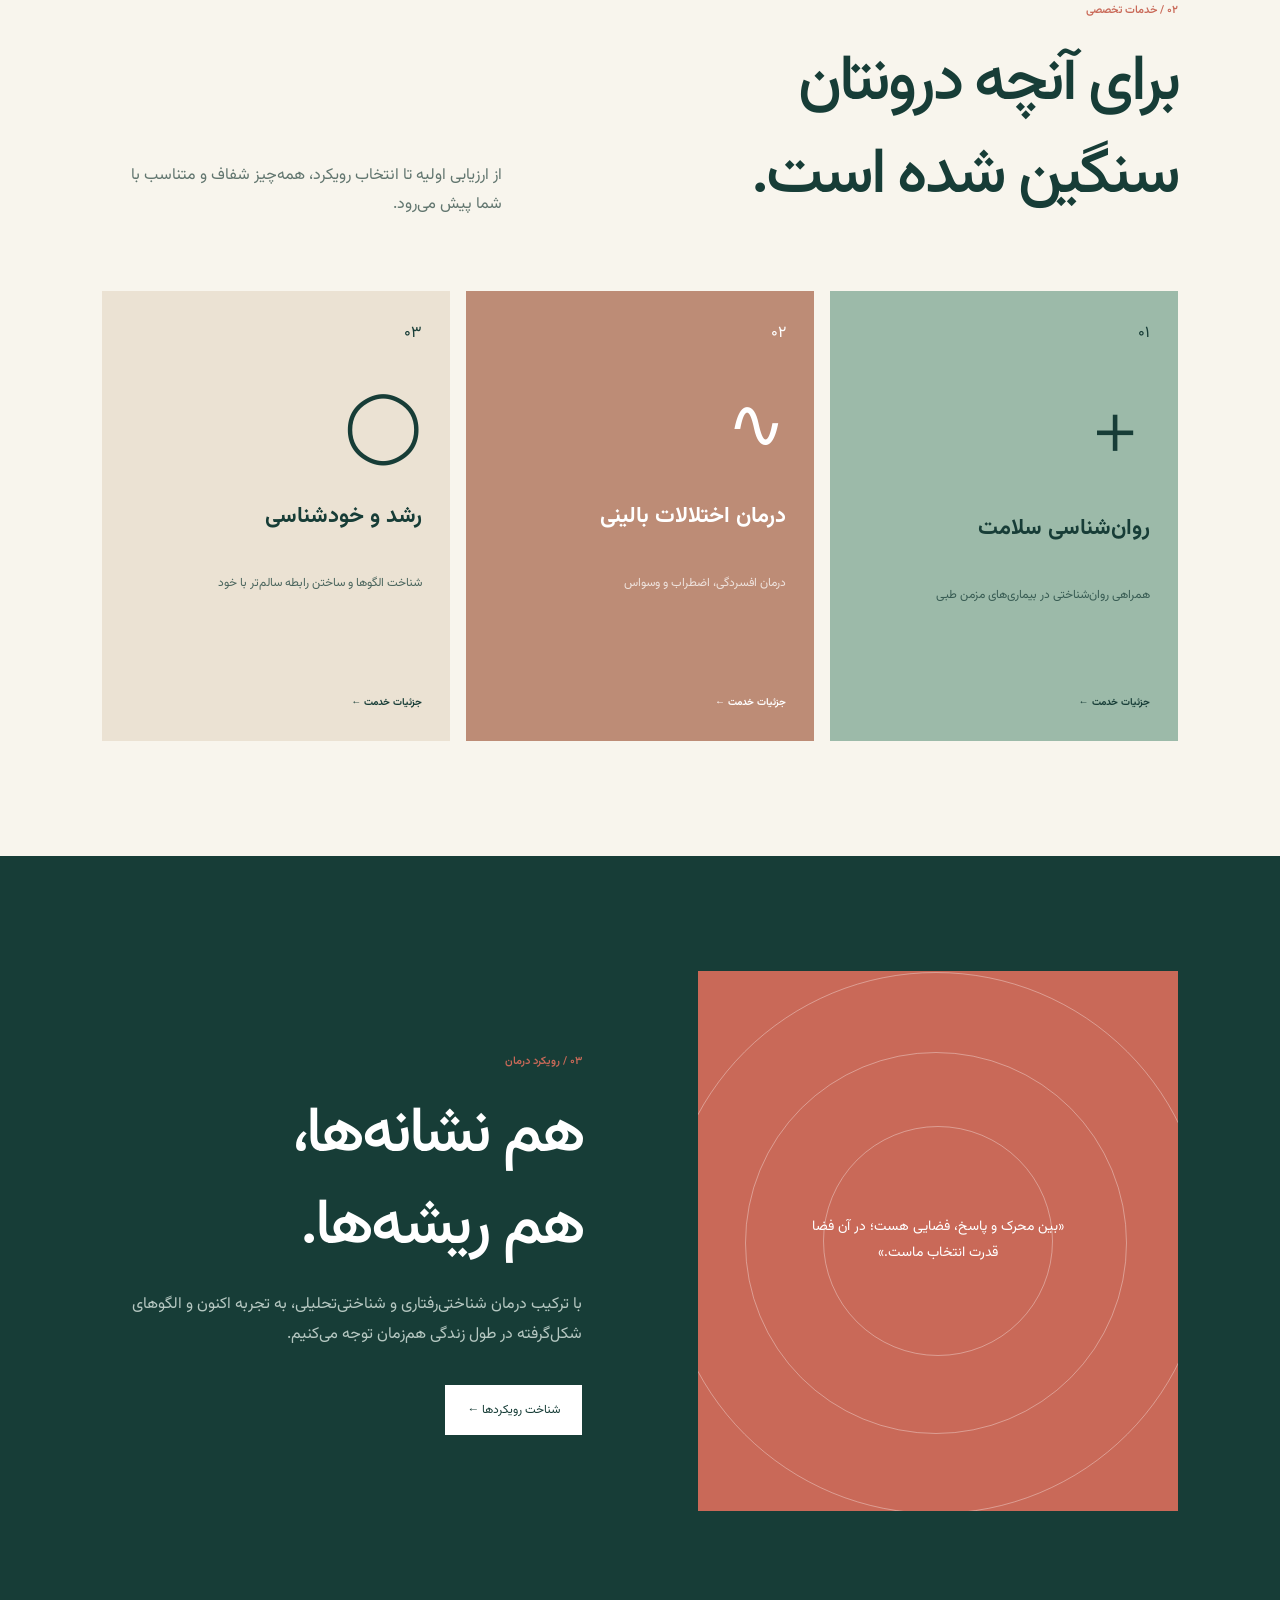
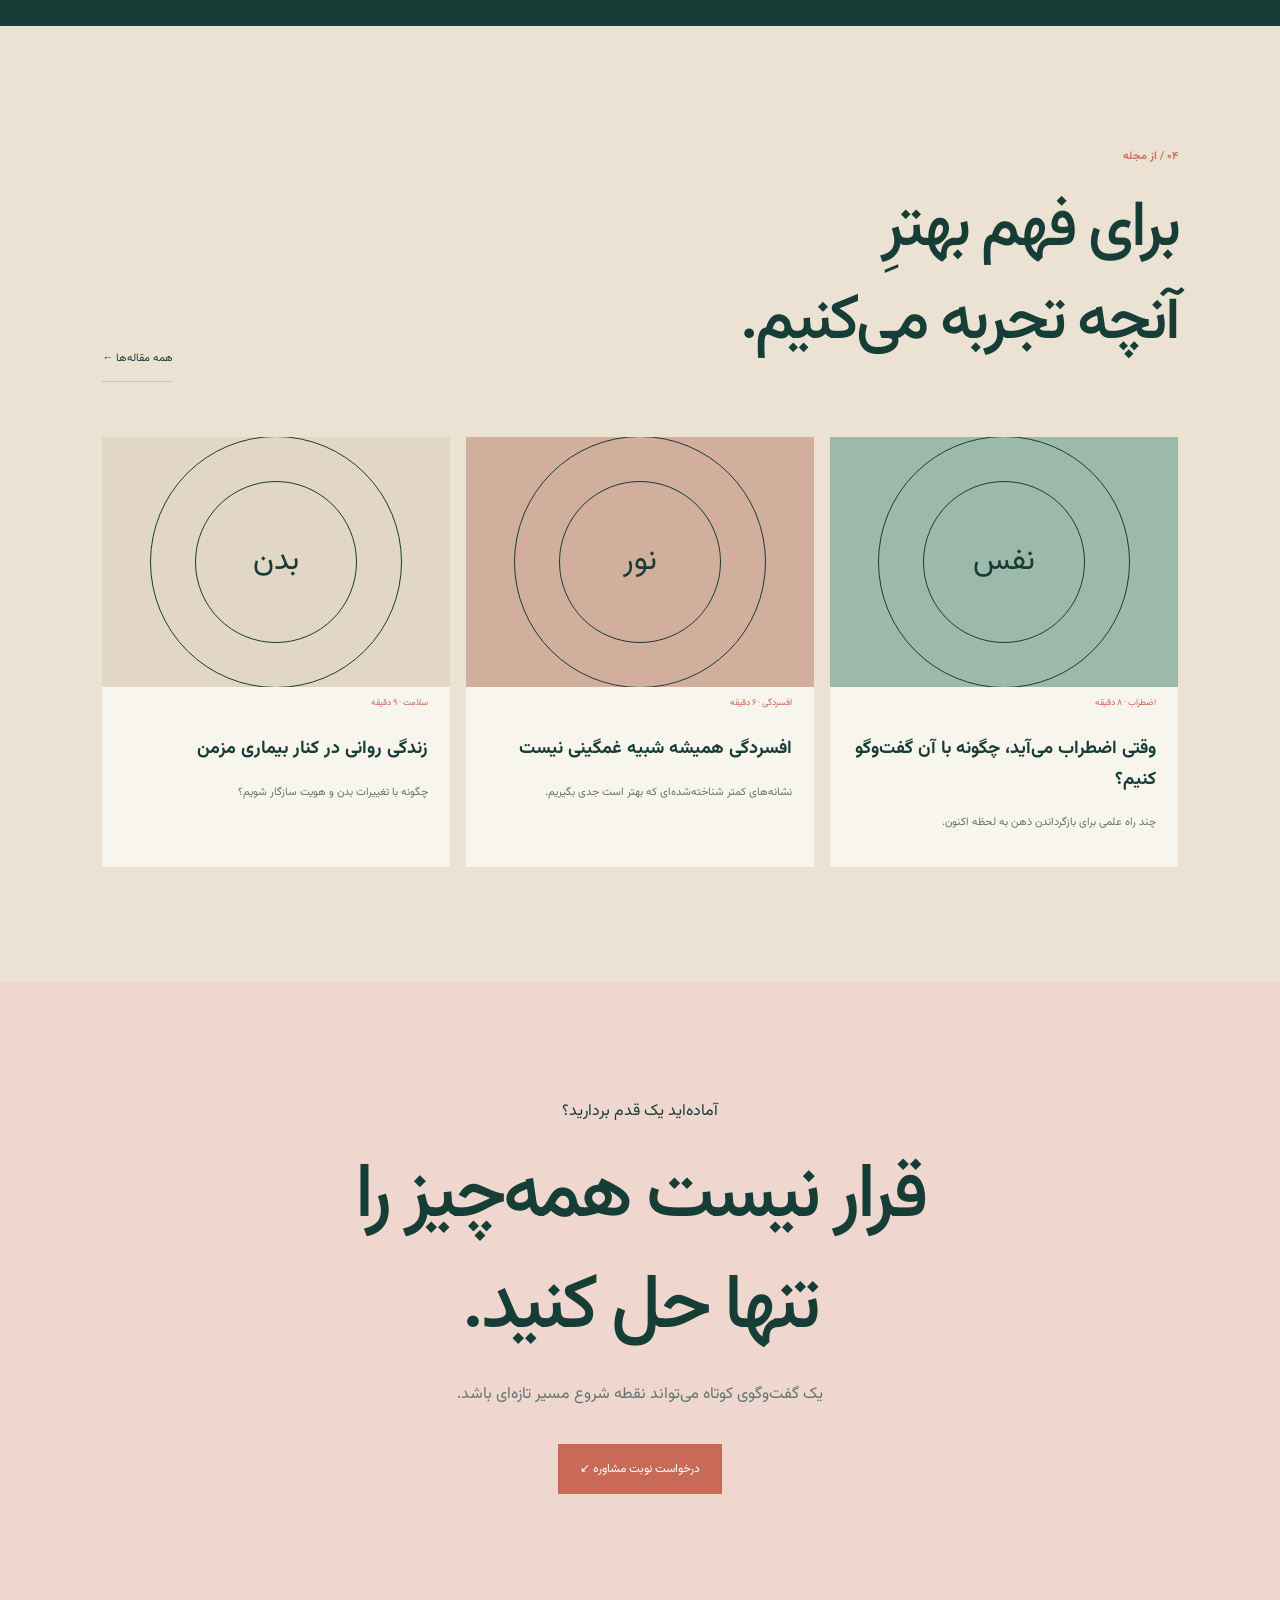
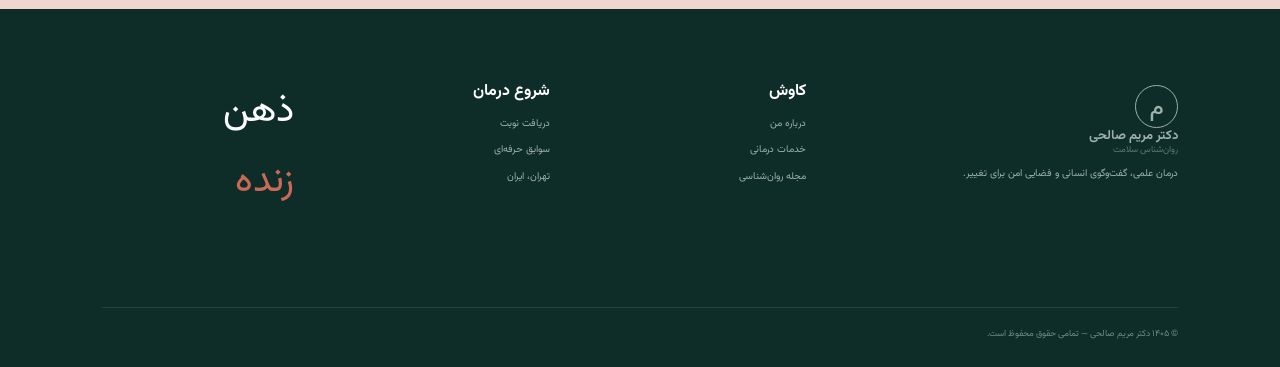
==== commit 013b0f80: "Redesign site as a lively multi-page psychology practice" ====
--- a/index.html
+++ b/index.html
@@ -1,115 +1,9 @@
-<!doctype html>
-<html lang="fa" dir="rtl">
-  <head>
-    <meta charset="UTF-8" />
-    <meta name="viewport" content="width=device-width, initial-scale=1.0" />
-    <meta name="theme-color" content="#19352f" />
-    <meta name="description" content="وب‌سایت رسمی دکتر مریم صالحی، روان‌شناس سلامت و درمانگر" />
-    <title>دکتر مریم صالحی | روان‌شناس سلامت</title>
-    <link rel="preconnect" href="https://fonts.googleapis.com" />
-    <link rel="preconnect" href="https://fonts.gstatic.com" crossorigin />
-    <link href="https://fonts.googleapis.com/css2?family=Vazirmatn:wght@300;400;500;600;700&display=swap" rel="stylesheet" />
-    <link rel="stylesheet" href="styles.css" />
-  </head>
-  <body>
-    <a class="skip-link" href="#main">رفتن به محتوای اصلی</a>
-    <div class="noise" aria-hidden="true"></div>
-    <header class="site-header" id="header">
-      <a href="#top" class="brand" aria-label="صفحه اصلی دکتر مریم صالحی">
-        <span class="brand-mark">م</span>
-        <span><b>دکتر مریم صالحی</b><small>روان‌شناس سلامت</small></span>
-      </a>
-      <nav aria-label="ناوبری اصلی">
-        <a href="#about">درباره من</a><a href="#services">خدمات</a><a href="#approach">رویکرد درمان</a><a href="#experience">سوابق</a>
-      </nav>
-      <a class="button button-small" href="#booking">رزرو وقت <span aria-hidden="true">↙</span></a>
-      <button class="menu" aria-label="باز کردن منو" aria-expanded="false"><span></span><span></span></button>
-    </header>
-
-    <main id="main">
-      <section class="hero" id="top">
-        <div class="hero-copy reveal">
-          <p class="eyebrow"><span></span> فضایی امن برای گفت‌وگو و تغییر</p>
-          <h1>ذهن، جایی برای<br><em>دوباره آغاز کردن</em></h1>
-          <p class="hero-lead">در مسیر شناخت خود، عبور از رنج‌های روانی و ساختن زندگی‌ای هماهنگ‌تر با ارزش‌هایتان، همراه شما هستم.</p>
-          <div class="hero-actions">
-            <a class="button" href="#booking">درخواست جلسه <span aria-hidden="true">↙</span></a>
-            <a class="text-link" href="#about">آشنایی بیشتر <span aria-hidden="true">↓</span></a>
-          </div>
-          <div class="trust"><span class="seal">۱۲۴۰</span><p><strong>دارای پروانه تخصصی اشتغال</strong><br>سازمان نظام روان‌شناسی و مشاوره ایران</p></div>
-        </div>
-        <div class="hero-visual reveal" data-delay="1">
-          <div class="orbit orbit-a"></div><div class="orbit orbit-b"></div>
-          <svg class="portrait" viewBox="0 0 570 700" role="img" aria-label="تصویر هنری نمادین از چهره یک روان‌شناس">
-            <defs><linearGradient id="wash" x1="0" y1="0" x2="1" y2="1"><stop stop-color="#d8c6ad"/><stop offset="1" stop-color="#9b6a5c"/></linearGradient></defs>
-            <path class="portrait-fill" d="M166 635c8-91 32-145 104-174-38-38-51-91-42-147 11-71 56-121 121-115 62 6 98 59 91 131-5 54-33 101-72 131 79 23 111 83 120 174z" fill="url(#wash)"/>
-            <g class="portrait-line" fill="none" stroke="#19352f" stroke-width="2.3" stroke-linecap="round">
-              <path d="M304 164c-59 24-88 89-77 160 9 59 40 111 92 137"/><path d="M307 179c74-15 140 46 133 132-5 62-31 119-82 153"/><path d="M295 279c19-12 38-11 55 2M376 282c18-9 35-6 48 6M345 298c-7 27-9 52 8 64 9 6 19 4 27 0M321 387c26 19 54 20 80 2"/><path d="M269 457c-69 29-98 92-103 178M368 459c77 20 113 86 120 176M256 486c26 49 65 71 107 62 30-7 51-28 66-55"/>
-            </g>
-          </svg>
-          <div class="quote-card"><span>“</span><p>تغییر، از لحظه‌ای آغاز می‌شود که خودمان را با کنجکاوی و بدون قضاوت می‌بینیم.</p></div>
-          <div class="availability"><i></i> پذیرش مراجع جدید</div>
-        </div>
-        <div class="scroll-note">برای کشف بیشتر <span></span></div>
-      </section>
-
-      <section class="intro section" id="about">
-        <div class="section-index reveal">۰۱ — درباره من</div>
-        <div class="intro-title reveal"><p>دکتر مریم صالحی</p><h2>علم در کنار<br><em>همدلی انسانی</em></h2></div>
-        <div class="intro-body reveal">
-          <p>من روان‌شناس سلامت و درمانگر بالینی‌ام. بیش از دو دهه تجربه حرفه‌ای‌ام را به کمک به افرادی اختصاص داده‌ام که با اضطراب، افسردگی، وسواس یا فشارهای روانیِ همراه بیماری‌های جسمی روبه‌رو هستند.</p>
-          <p>درمان برای من نسخه‌ای از پیش آماده نیست؛ گفت‌وگویی انسانی و مبتنی بر شواهد است که با توجه به داستان و نیازهای منحصربه‌فرد هر فرد شکل می‌گیرد.</p>
-          <div class="stats"><div><strong>+۲۴</strong><span>سال تجربه حرفه‌ای</span></div><div><strong>۲</strong><span>رویکرد تخصصی درمان</span></div><div><strong>۱۳۷۵</strong><span>رتبه ۲ کنکور سراسری</span></div></div>
-        </div>
-      </section>
-
-      <section class="services section" id="services">
-        <div class="section-head reveal"><div><p class="section-index">۰۲ — خدمات تخصصی</p><h2>در چه مسیری<br>همراهتان هستم؟</h2></div><p>هر تجربه روانی، روایت خاص خود را دارد. خدمات درمانی با ارزیابی دقیق و متناسب با نیاز شما طراحی می‌شوند.</p></div>
-        <div class="service-list">
-          <article class="service-card reveal"><span>۰۱</span><div class="service-icon"><svg viewBox="0 0 48 48"><path d="M24 7v34M9 24h30M13 13l22 22M35 13 13 35"/></svg></div><h3>روان‌شناسی سلامت</h3><p>مداخله روان‌شناختی در چالش‌های مرتبط با بیماری‌های مزمن طبی؛ از جمله بیماری‌های قلبی، روماتیسم و سرطان.</p><a href="#booking" aria-label="رزرو جلسه روان‌شناسی سلامت">درخواست مشاوره ←</a></article>
-          <article class="service-card featured reveal" data-delay="1"><span>۰۲</span><div class="service-icon"><svg viewBox="0 0 48 48"><path d="M8 26c6-14 12-14 16 0s10 14 16 0M8 18c6 14 12 14 16 0s10-14 16 0"/></svg></div><h3>درمان اختلالات بالینی</h3><p>ارزیابی و درمان تخصصی افسردگی، انواع اضطراب و وسواس با رویکردهای علمی و اثربخش.</p><a href="#booking" aria-label="رزرو جلسه درمان بالینی">درخواست مشاوره ←</a></article>
-          <article class="service-card reveal" data-delay="2"><span>۰۳</span><div class="service-icon"><svg viewBox="0 0 48 48"><circle cx="24" cy="24" r="16"/><path d="M15 25c4 7 14 10 20 1M17 18h.1M31 18h.1"/></svg></div><h3>رشد و خودشناسی</h3><p>شناخت الگوهای تکرارشونده، افزایش آگاهی هیجانی و ساختن رابطه‌ای سالم‌تر با خود و دیگران.</p><a href="#booking" aria-label="رزرو جلسه خودشناسی">درخواست مشاوره ←</a></article>
-        </div>
-      </section>
-
-      <section class="approach section" id="approach">
-        <div class="approach-art reveal" aria-hidden="true"><div class="mind-ring"></div><span>«بین محرک و پاسخ، فضایی هست؛<br>در آن فضا قدرت انتخاب ماست.»</span></div>
-        <div class="approach-copy reveal"><p class="section-index">۰۳ — رویکرد درمان</p><h2>درمانی متناسب با<br><em>جهانِ درونی شما</em></h2><p>با ترکیب دو رویکرد علمی، هم به نشانه‌های اکنون می‌پردازیم و هم ریشه الگوهایی را بررسی می‌کنیم که در طول زندگی شکل گرفته‌اند.</p>
-          <div class="approach-item"><b>CBT</b><div><h3>درمان شناختی ـ رفتاری</h3><p>شناخت ارتباط میان افکار، احساسات و رفتارها و یادگیری مهارت‌های عملی برای ایجاد تغییر.</p></div></div>
-          <div class="approach-item"><b>CAT</b><div><h3>درمان شناختی ـ تحلیلی</h3><p>کشف الگوهای رابطه‌ای تکرارشونده و بازنویسی شیوه مواجهه با خود و دیگران.</p></div></div>
-        </div>
-      </section>
-
-      <section class="experience section" id="experience">
-        <div class="section-head reveal"><div><p class="section-index">۰۴ — مسیر حرفه‌ای</p><h2>تجربه‌ای ریشه‌دار<br>در دانشگاه و درمان</h2></div><p>بیش از دو دهه فعالیت بالینی، مدیریتی و آموزشی در معتبرترین مراکز دانشگاهی و تخصصی کشور.</p></div>
-        <div class="timeline reveal">
-          <div class="timeline-row active"><time>اکنون — ۱۳۹۸</time><div><h3>مشاور گروه تخصصی دلسا</h3><p>مشاوره و خدمات روان‌شناختی تخصصی</p></div></div>
-          <div class="timeline-row"><time>۱۴۰۱ — ۱۴۰۰</time><div><h3>معاون مرکز مشاوره دانشگاه تهران</h3><p>مدیریت و توسعه خدمات سلامت روان دانشجویان</p></div></div>
-          <div class="timeline-row"><time>۱۳۹۹ — ۱۳۹۴</time><div><h3>معاون برنامه‌ریزی دانشگاه تهران</h3><p>اداره کل برنامه، بودجه و تحول سازمانی</p></div></div>
-          <div class="timeline-row"><time>۱۳۹۴ — ۱۳۸۰</time><div><h3>مرکز مشاوره دانشگاه تهران</h3><p>کارشناس مشاور و سوپروایزر واحد مشاوره و روان‌درمانی</p></div></div>
-          <details><summary>مشاهده سایر سوابق حرفه‌ای <span>+</span></summary><div class="more-experience"><p>مسئول مرکز مشاوره مجتمع خوابگاه‌های فاطمیه — ۱۳۸۳ تا ۱۳۹۳</p><p>مشاور و سخنران شرکت عملیات غیرصنعتی پازارگاد — ۱۳۸۹ تا ۱۳۹۹</p><p>مشاور مؤسسه مهر پروین — از ۱۳۸۹ تاکنون</p><p>دبیر کمیته پیشگیری از آسیب‌های اجتماعی دانشگاه تهران — ۱۳۸۴ تا ۱۳۸۷</p></div></details>
-        </div>
-      </section>
-
-      <section class="credentials section">
-        <p class="section-index reveal">۰۵ — تحصیلات و اعتبار حرفه‌ای</p>
-        <div class="credential-grid"><div class="credential-title reveal"><h2>دانشگاهی، دقیق<br><em>و متعهد به اخلاق</em></h2><div class="license"><b>پروانه شماره ۱۲۴۰</b><span>تأیید صلاحیت حرفه‌ای<br>سازمان نظام روان‌شناسی ایران</span></div></div>
-          <div class="degrees reveal"><div><span>دکتری تخصصی</span><h3>روان‌شناسی سلامت</h3><p>دانشگاه تهران</p></div><div><span>کارشناسی ارشد</span><h3>روان‌شناسی عمومی</h3><p>دانشگاه الزهرا</p></div><div><span>کارشناسی</span><h3>روان‌شناسی بالینی</h3><p>دانشگاه تهران</p></div></div>
-        </div>
-      </section>
-
-      <section class="booking section" id="booking">
-        <div class="booking-copy reveal"><p class="section-index">آغاز یک گفت‌وگو</p><h2>شاید امروز، زمانِ<br><em>شروع کردن باشد.</em></h2><p>برای دریافت وقت مشاوره، فرم کوتاه روبه‌رو را تکمیل کنید. هماهنگی نهایی جلسه از طریق تماس تلفنی انجام خواهد شد.</p><div class="booking-note"><span>✓</span> اطلاعات شما کاملاً محرمانه باقی می‌ماند.</div></div>
-        <form class="booking-form reveal" id="booking-form" novalidate>
-          <label>نام و نام خانوادگی<input type="text" name="name" autocomplete="name" required placeholder="نام شما"></label>
-          <label>شماره همراه<input type="tel" name="phone" autocomplete="tel" required inputmode="tel" placeholder="۰۹۱۲ ۰۰۰ ۰۰۰۰"></label>
-          <label>زمینه مشاوره<select name="topic" required><option value="">انتخاب کنید</option><option>اضطراب و افسردگی</option><option>وسواس</option><option>روان‌شناسی سلامت</option><option>رشد و خودشناسی</option></select></label>
-          <label>توضیح کوتاه <small>اختیاری</small><textarea name="message" rows="3" placeholder="اگر مایلید، کمی درباره دلیل مراجعه بنویسید."></textarea></label>
-          <button class="button submit" type="submit">ثبت درخواست جلسه <span>↙</span></button><p class="form-status" role="status"></p>
-        </form>
-      </section>
-    </main>
-    <footer><div class="footer-brand"><span class="brand-mark">م</span><h3>دکتر مریم صالحی</h3><p>روان‌شناس سلامت و درمانگر بالینی</p></div><div><b>دسترسی سریع</b><a href="#about">درباره من</a><a href="#services">خدمات</a><a href="#experience">سوابق حرفه‌ای</a></div><div><b>ارتباط</b><a href="#booking">رزرو وقت مشاوره</a><p>تهران، ایران</p></div><div class="footer-quote">«آنچه لازم است،<br>در درون شماست.»</div><small>© ۱۴۰۵ دکتر مریم صالحی — تمامی حقوق محفوظ است.</small></footer>
-    <script src="script.js"></script>
-  </body>
-</html>
+<!doctype html><html lang="fa" dir="rtl"><head><meta charset="UTF-8"><meta name="viewport" content="width=device-width,initial-scale=1"><meta name="theme-color" content="#173d37"><meta name="description" content="دکتر مریم صالحی، روان‌شناس سلامت و درمانگر بالینی"><title>دکتر مریم صالحی | روان‌شناس سلامت</title><link rel="preconnect" href="https://fonts.googleapis.com"><link rel="preconnect" href="https://fonts.gstatic.com" crossorigin><link href="https://fonts.googleapis.com/css2?family=Vazirmatn:wght@300;400;500;600;700;800&display=swap" rel="stylesheet"><link rel="stylesheet" href="styles.css"></head><body data-page="home"><div data-header></div><main>
+<section class="hero"><div class="hero-copy reveal"><p class="kicker"><i></i> پذیرش مراجع جدید</p><h1>آرام‌تر ببین.<br><em>آگاهانه‌تر زندگی کن.</em></h1><p>در مسیر عبور از اضطراب، افسردگی، وسواس و فشارهای روانی همراه بیماری‌های جسمی، با درمانی علمی و انسانی کنار شما هستم.</p><div class="actions"><a class="btn" href="appointment.html">رزرو جلسه مشاوره <span>↙</span></a><a class="text-link" href="about.html">آشنایی با من ←</a></div><div class="proof"><div><b>+۲۴</b><span>سال تجربه</span></div><div><b>۱۲۴۰</b><span>شماره پروانه</span></div><div><b>CBT · CAT</b><span>رویکردهای درمان</span></div></div></div>
+<div class="hero-art reveal delay"><div class="orb coral"></div><div class="orb sage"></div><div class="portrait"><svg viewBox="0 0 560 660" role="img" aria-label="پرتره هنری روان‌شناس"><path fill="#c5a48d" d="M125 660c12-115 59-168 132-195-39-38-62-99-51-165 14-83 66-137 137-130 72 8 111 72 100 154-8 61-38 112-78 141 79 24 126 84 140 195z"/><g fill="none" stroke="#173d37" stroke-width="2.2" stroke-linecap="round"><path d="M307 165c-69 12-106 77-101 142 5 71 39 132 99 159M310 176c76-17 144 39 135 132-6 68-36 125-86 158M272 276c20-12 41-11 59 2M371 281c20-9 38-5 53 8M344 297c-7 29-9 56 9 67 9 6 21 4 30 0M315 391c29 20 60 21 89 0M257 467c-78 26-119 88-132 193M365 467c86 22 129 89 140 193"/></g></svg><q>تغییر از دیدنِ بدون قضاوت آغاز می‌شود.</q></div><a class="fresh" href="article-anxiety.html"><small>مقاله تازه</small><b>چطور با اضطراب گفت‌وگو کنیم؟</b><span>←</span></a></div></section>
+<div class="marquee"><div>روان‌شناسی سلامت ✦ اضطراب ✦ افسردگی ✦ وسواس ✦ خودشناسی ✦ روان‌شناسی سلامت ✦ اضطراب ✦ افسردگی ✦</div></div>
+<section class="intro section"><span class="label reveal">۰۱ / یک درمان انسانی</span><h2 class="reveal">گاهی برای ادامه دادن،<br>باید کمی <em>مکث کنیم.</em></h2><div class="reveal"><p>درمان برای من نسخه‌ای آماده نیست؛ گفت‌وگویی امن و مبتنی بر شواهد است که با داستان، نیازها و ریتم منحصربه‌فرد شما شکل می‌گیرد.</p><a class="line-link" href="about.html">داستان حرفه‌ای من ←</a></div></section>
+<section class="section services-home"><div class="section-head reveal"><div><span class="label">۰۲ / خدمات تخصصی</span><h2>برای آنچه درونتان<br>سنگین شده است.</h2></div><p>از ارزیابی اولیه تا انتخاب رویکرد، همه‌چیز شفاف و متناسب با شما پیش می‌رود.</p></div><div class="service-grid"><a class="service sage-bg reveal" href="services.html#health"><span>۰۱</span><b class="symbol">＋</b><h3>روان‌شناسی سلامت</h3><p>همراهی روان‌شناختی در بیماری‌های مزمن طبی</p><strong>جزئیات خدمت ←</strong></a><a class="service clay-bg reveal delay" href="services.html#clinical"><span>۰۲</span><b class="symbol">∿</b><h3>درمان اختلالات بالینی</h3><p>درمان افسردگی، اضطراب و وسواس</p><strong>جزئیات خدمت ←</strong></a><a class="service cream-bg reveal delay2" href="services.html#growth"><span>۰۳</span><b class="symbol">◯</b><h3>رشد و خودشناسی</h3><p>شناخت الگوها و ساختن رابطه سالم‌تر با خود</p><strong>جزئیات خدمت ←</strong></a></div></section>
+<section class="method section"><div class="method-art reveal"><div class="rings"></div><q>بین محرک و پاسخ، فضایی هست؛ در آن فضا قدرت انتخاب ماست.</q></div><div class="reveal"><span class="label">۰۳ / رویکرد درمان</span><h2>هم نشانه‌ها،<br>هم ریشه‌ها.</h2><p>با ترکیب درمان شناختی‌رفتاری و شناختی‌تحلیلی، به تجربه اکنون و الگوهای شکل‌گرفته در طول زندگی هم‌زمان توجه می‌کنیم.</p><a class="btn pale" href="services.html#approaches">شناخت رویکردها ←</a></div></section>
+<section class="journal section"><div class="section-head reveal"><div><span class="label">۰۴ / از مجله</span><h2>برای فهم بهترِ<br>آنچه تجربه می‌کنیم.</h2></div><a class="line-link" href="articles.html">همه مقاله‌ها ←</a></div><div class="articles"><a class="article reveal" href="article-anxiety.html"><div class="article-art a1">نفس</div><small>اضطراب · ۸ دقیقه</small><h3>وقتی اضطراب می‌آید، چگونه با آن گفت‌وگو کنیم؟</h3><p>چند راه علمی برای بازگرداندن ذهن به لحظه اکنون.</p></a><a class="article reveal delay" href="article-depression.html"><div class="article-art a2">نور</div><small>افسردگی · ۶ دقیقه</small><h3>افسردگی همیشه شبیه غمگینی نیست</h3><p>نشانه‌های کمتر شناخته‌شده‌ای که بهتر است جدی بگیریم.</p></a><a class="article reveal delay2" href="article-chronic-illness.html"><div class="article-art a3">بدن</div><small>سلامت · ۹ دقیقه</small><h3>زندگی روانی در کنار بیماری مزمن</h3><p>چگونه با تغییرات بدن و هویت سازگار شویم؟</p></a></div></section>
+<section class="cta section reveal"><span>آماده‌اید یک قدم بردارید؟</span><h2>قرار نیست همه‌چیز را<br>تنها حل کنید.</h2><p>یک گفت‌وگوی کوتاه می‌تواند نقطه شروع مسیر تازه‌ای باشد.</p><a class="btn coral-btn" href="appointment.html">درخواست نوبت مشاوره ↙</a></section></main><div data-footer></div><script src="script.js"></script></body></html>
--- a/styles.css
+++ b/styles.css
@@ -1,4 +1,5 @@
-:root{--ink:#17352f;--ink-2:#284a43;--cream:#f3efe6;--paper:#faf8f2;--rose:#9d6157;--sand:#d8c7ac;--line:rgba(23,53,47,.16);--muted:#687871;--ease:cubic-bezier(.22,1,.36,1)}*{box-sizing:border-box}html{scroll-behavior:smooth}body{margin:0;background:var(--paper);color:var(--ink);font-family:"Vazirmatn",sans-serif;line-height:1.85;overflow-x:hidden}a{color:inherit;text-decoration:none}button,input,select,textarea{font:inherit}.noise{position:fixed;inset:0;pointer-events:none;z-index:100;opacity:.035;background-image:url("data:image/svg+xml,%3Csvg viewBox='0 0 180 180' xmlns='http://www.w3.org/2000/svg'%3E%3Cfilter id='n'%3E%3CfeTurbulence type='fractalNoise' baseFrequency='.9' numOctaves='4' stitchTiles='stitch'/%3E%3C/filter%3E%3Crect width='100%25' height='100%25' filter='url(%23n)' opacity='.55'/%3E%3C/svg%3E")}.skip-link{position:fixed;top:-60px;right:16px;background:#fff;padding:10px 18px;z-index:999}.skip-link:focus{top:10px}.site-header{height:92px;display:flex;align-items:center;justify-content:space-between;padding:0 5vw;border-bottom:1px solid var(--line);position:absolute;inset:0 0 auto;z-index:20}.brand{display:flex;align-items:center;gap:12px;line-height:1.3}.brand-mark{width:42px;height:42px;border:1px solid currentColor;border-radius:50%;display:grid;place-items:center;font-family:serif;font-size:25px}.brand b{display:block;font-size:14px}.brand small{font-size:10px;color:var(--muted)}nav{display:flex;gap:2.3vw;font-size:13px}nav a{position:relative}nav a:after{content:"";position:absolute;right:0;left:100%;bottom:-6px;height:1px;background:var(--rose);transition:left .4s var(--ease)}nav a:hover:after{left:0}.button{min-height:52px;padding:0 25px;background:var(--ink);color:white;display:inline-flex;align-items:center;justify-content:center;gap:28px;border:0;cursor:pointer;transition:transform .3s var(--ease),background .3s}.button:hover{background:var(--rose);transform:translateY(-2px)}.button:focus-visible,a:focus-visible,input:focus-visible,select:focus-visible,textarea:focus-visible,summary:focus-visible{outline:3px solid var(--rose);outline-offset:4px}.button-small{min-height:44px;padding:0 18px;font-size:12px}.menu{display:none;background:none;border:0;width:48px;height:48px}.hero{min-height:100svh;padding:145px 7vw 65px;display:grid;grid-template-columns:1fr .86fr;align-items:center;gap:4vw;position:relative;background:radial-gradient(circle at 87% 20%,rgba(216,199,172,.36),transparent 30%)}.hero-copy{max-width:670px}.eyebrow,.section-index{font-size:12px;letter-spacing:.04em;color:var(--rose);font-weight:600}.eyebrow{display:flex;align-items:center;gap:12px}.eyebrow span{width:34px;height:1px;background:var(--rose)}h1,h2{font-weight:400;line-height:1.35;margin:.2em 0}.hero h1{font-size:clamp(52px,6.4vw,104px);letter-spacing:-.06em}.hero h1 em,h2 em{font-style:normal;color:var(--rose)}.hero-lead{max-width:550px;color:var(--muted);font-size:17px}.hero-actions{display:flex;align-items:center;gap:34px;margin:36px 0}.text-link{font-size:13px;border-bottom:1px solid var(--line);padding:10px 0}.trust{display:flex;align-items:center;gap:14px;font-size:11px;line-height:1.7}.seal{width:50px;height:50px;border:1px solid var(--sand);border-radius:50%;display:grid;place-items:center;font-weight:700}.trust p{margin:0}.hero-visual{height:min(75vh,730px);min-height:570px;position:relative;background:#e8dfd1;border-radius:50% 50% 5px 5px;overflow:hidden}.portrait{width:100%;height:100%;position:absolute;bottom:-3%;filter:saturate(.8)}.portrait-line{stroke-dasharray:1300;stroke-dashoffset:1300;animation:draw 2.6s .4s var(--ease) forwards}.portrait-fill{opacity:0;animation:fade 1.6s .2s forwards}.orbit{position:absolute;border:1px solid rgba(23,53,47,.18);border-radius:50%}.orbit-a{width:500px;height:500px;top:-130px;right:-190px}.orbit-b{width:300px;height:300px;bottom:-100px;left:-90px}.quote-card{position:absolute;right:20px;bottom:20px;width:245px;padding:18px 20px;background:rgba(250,248,242,.88);backdrop-filter:blur(14px);font-size:12px}.quote-card span{font:50px Georgia;color:var(--rose);float:right;height:35px}.quote-card p{margin:5px 0}.availability{position:absolute;top:23px;left:22px;background:var(--ink);color:#fff;padding:8px 13px;font-size:10px;border-radius:99px}.availability i{display:inline-block;width:6px;height:6px;background:#8ee0b3;border-radius:50%;margin-left:6px}.scroll-note{position:absolute;bottom:25px;right:3vw;writing-mode:vertical-rl;font-size:9px;color:var(--muted)}.scroll-note span{display:inline-block;height:42px;width:1px;background:var(--line);margin-top:8px}.section{padding:130px 8vw}.intro{display:grid;grid-template-columns:.5fr 1.1fr 1fr;gap:5vw;background:var(--cream)}.intro h2,.section-head h2,.approach h2,.credential-title h2,.booking h2{font-size:clamp(40px,4.8vw,72px);letter-spacing:-.045em}.intro-title>p{font-size:13px}.intro-body>p{color:var(--muted);margin:0 0 25px}.stats{display:grid;grid-template-columns:repeat(3,1fr);border-top:1px solid var(--line);margin-top:40px;padding-top:25px;gap:14px}.stats strong{display:block;font-size:24px}.stats span{font-size:10px;color:var(--muted)}.services{background:var(--ink);color:#f9f7f1}.section-head{display:flex;justify-content:space-between;align-items:end;gap:8vw;margin-bottom:70px}.section-head>p{max-width:400px;color:#aebbb6}.service-list{display:grid;grid-template-columns:repeat(3,1fr);border-top:1px solid rgba(255,255,255,.15)}.service-card{padding:34px 3vw 40px;border-left:1px solid rgba(255,255,255,.15);min-height:460px;display:flex;flex-direction:column;transition:background .5s var(--ease),transform .5s var(--ease)}.service-card:hover,.service-card.featured{background:var(--ink-2);transform:translateY(-8px)}.service-card>span{font-size:11px;color:#8e9f99}.service-icon{width:72px;height:72px;margin:42px 0 25px}.service-icon svg{fill:none;stroke:var(--sand);stroke-width:1.2;width:100%;height:100%}.service-card h3{font-size:23px;font-weight:500}.service-card p{font-size:14px;color:#aebbb6}.service-card a{font-size:12px;margin-top:auto;border-bottom:1px solid rgba(255,255,255,.2);width:max-content;padding-bottom:5px}.approach{display:grid;grid-template-columns:1fr 1fr;gap:8vw;background:#ded0bd}.approach-art{min-height:650px;background:var(--rose);position:relative;display:grid;place-items:center;color:white;overflow:hidden}.mind-ring{width:320px;height:440px;border:1px solid rgba(255,255,255,.45);border-radius:48% 48% 44% 44%;position:absolute}.mind-ring:before,.mind-ring:after{content:"";position:absolute;border:1px solid rgba(255,255,255,.3);border-radius:50%}.mind-ring:before{inset:45px -80px}.mind-ring:after{inset:130px -130px}.approach-art span{position:relative;text-align:center;font-size:15px}.approach-copy>p:not(.section-index){color:#50655e}.approach-item{display:grid;grid-template-columns:90px 1fr;gap:24px;border-top:1px solid rgba(23,53,47,.2);padding:26px 0}.approach-item>b{font:30px Georgia;color:var(--rose)}.approach-item h3{margin:0}.approach-item p{margin:5px 0;font-size:13px;color:#50655e}.experience{background:var(--paper)}.experience .section-head>p{color:var(--muted)}.timeline{margin-right:25vw;border-top:1px solid var(--line)}.timeline-row{display:grid;grid-template-columns:180px 1fr;padding:28px 0;border-bottom:1px solid var(--line);transition:padding .3s,background .3s}.timeline-row:hover,.timeline-row.active{padding-right:22px;background:rgba(216,199,172,.16)}.timeline time{font-size:12px;color:var(--rose)}.timeline h3{margin:0;font-size:18px}.timeline p{margin:4px 0;color:var(--muted);font-size:12px}details summary{cursor:pointer;padding:25px 0;font-size:12px;list-style:none;display:flex;justify-content:space-between}details summary span{font-size:20px}.more-experience{padding:0 20px 20px;color:var(--muted);font-size:13px}.credentials{background:#e9e1d5}.credential-grid{display:grid;grid-template-columns:1fr 1.2fr;gap:10vw}.license{margin-top:55px;display:flex;gap:20px;align-items:center;border-right:3px solid var(--rose);padding-right:18px}.license b{font-size:13px}.license span{font-size:10px;color:var(--muted)}.degrees>div{padding:30px 0;border-bottom:1px solid var(--line);display:grid;grid-template-columns:120px 1fr 120px;align-items:center}.degrees span,.degrees p{font-size:11px;color:var(--muted)}.degrees h3{font-weight:500;margin:0}.booking{background:var(--ink);color:white;display:grid;grid-template-columns:1fr .9fr;gap:10vw}.booking-copy>p:not(.section-index){color:#aebbb6;max-width:520px}.booking-note{font-size:11px;margin-top:40px}.booking-note span{color:#8ee0b3}.booking-form{background:#fff;color:var(--ink);padding:38px;display:grid;grid-template-columns:1fr 1fr;gap:22px}.booking-form label{font-size:11px}.booking-form input,.booking-form select,.booking-form textarea{width:100%;border:0;border-bottom:1px solid var(--line);padding:10px 0;background:transparent;color:var(--ink);outline:none;border-radius:0}.booking-form label:nth-child(4),.booking-form .submit,.form-status{grid-column:1/-1}.booking-form small{color:var(--muted)}.booking-form .submit{width:100%;margin-top:8px}.form-status{text-align:center;margin:0;font-size:12px;color:var(--rose)}footer{padding:75px 8vw 25px;background:#0e2722;color:white;display:grid;grid-template-columns:1.8fr 1fr 1fr 1.2fr;gap:5vw}footer a,footer p{display:block;font-size:11px;color:#9bada7;margin:8px 0}footer b{font-size:12px}.footer-brand h3{margin:15px 0 0}.footer-quote{font-size:20px;color:var(--sand)}footer>small{grid-column:1/-1;border-top:1px solid rgba(255,255,255,.1);padding-top:18px;color:#70837c;font-size:9px;margin-top:30px}.reveal{opacity:0;transform:translateY(35px);transition:opacity 1s var(--ease),transform 1s var(--ease)}.reveal.visible{opacity:1;transform:none}.reveal[data-delay="1"]{transition-delay:.12s}.reveal[data-delay="2"]{transition-delay:.24s}@keyframes draw{to{stroke-dashoffset:0}}@keyframes fade{to{opacity:1}}
-@media(max-width:900px){.site-header{height:74px;padding:0 20px}.site-header nav,.site-header>.button{display:none}.menu{display:block}.menu span{display:block;width:24px;height:1px;background:var(--ink);margin:7px auto}.site-header.open{position:fixed;background:var(--paper);height:auto;min-height:100svh;align-items:flex-start;padding-top:18px}.site-header.open nav{display:flex;position:absolute;top:110px;right:25px;flex-direction:column;font-size:24px}.site-header.open .menu span:first-child{transform:translateY(4px) rotate(45deg)}.site-header.open .menu span:last-child{transform:translateY(-4px) rotate(-45deg)}.hero{grid-template-columns:1fr;padding:110px 20px 60px}.hero h1{font-size:15vw}.hero-visual{height:65vh;min-height:490px}.scroll-note{display:none}.section{padding:90px 22px}.intro{grid-template-columns:1fr}.intro .section-index{margin-bottom:-30px}.section-head{display:block}.section-head>p{margin-top:25px}.service-list{grid-template-columns:1fr}.service-card{border-left:0;border-bottom:1px solid rgba(255,255,255,.15);min-height:390px;padding:30px}.service-card.featured{transform:none}.approach{grid-template-columns:1fr}.approach-art{min-height:500px}.timeline{margin-right:0}.credential-grid,.booking{grid-template-columns:1fr}.booking-form{padding:25px}.degrees>div{grid-template-columns:90px 1fr}.degrees p{display:none}footer{grid-template-columns:1fr 1fr}.footer-brand,.footer-quote{grid-column:1/-1}}
-@media(max-width:520px){.hero-actions{align-items:stretch;flex-direction:column;gap:8px}.text-link{text-align:center}.stats{grid-template-columns:1fr 1fr}.stats>div:last-child{grid-column:1/-1}.intro h2,.section-head h2,.approach h2,.credential-title h2,.booking h2{font-size:42px}.timeline-row{grid-template-columns:110px 1fr}.booking-form{grid-template-columns:1fr}.booking-form label{grid-column:1/-1}.mind-ring{width:250px;height:360px}footer{grid-template-columns:1fr}.booking{gap:40px}}
-@media(prefers-reduced-motion:reduce){html{scroll-behavior:auto}*,*:before,*:after{animation-duration:.01ms!important;animation-iteration-count:1!important;transition-duration:.01ms!important}.reveal{opacity:1;transform:none}}
+:root{--g:#173d37;--g2:#28584f;--p:#f8f5ed;--cream:#ebe2d3;--c:#c96958;--clay:#bd8c76;--sage:#9cbaa9;--muted:#62766f;--line:rgba(20,52,47,.16);--ease:cubic-bezier(.22,1,.36,1)}*{box-sizing:border-box}html{scroll-behavior:smooth}body{margin:0;background:var(--p);color:var(--g);font-family:Vazirmatn,sans-serif;line-height:1.85;overflow-x:hidden}a{color:inherit;text-decoration:none}button,input,select,textarea{font:inherit}.header{height:88px;padding:0 5vw;display:flex;align-items:center;justify-content:space-between;gap:25px;border-bottom:1px solid var(--line);position:absolute;inset:0 0 auto;z-index:30;transition:.35s var(--ease)}.header.stuck{position:fixed;height:70px;background:rgba(248,245,237,.9);backdrop-filter:blur(18px)}.logo{display:flex;align-items:center;gap:10px;line-height:1.25;white-space:nowrap}.logo>span{width:43px;height:43px;border:1px solid;border-radius:50%;display:grid;place-items:center;font:25px Georgia}.logo b{display:block;font-size:13px}.logo small{font-size:9px;color:var(--muted)}nav{display:flex;gap:2vw;font-size:12px}nav a{padding:25px 0;position:relative}nav a:after{content:"";position:absolute;right:0;bottom:17px;height:2px;width:0;background:var(--c);transition:.3s}nav a:hover:after,nav a.active:after{width:100%}.nav-cta,.btn{min-height:50px;padding:0 22px;background:var(--g);color:white;display:inline-flex;align-items:center;justify-content:center;gap:22px;font-size:12px;border:0;cursor:pointer;transition:.3s var(--ease)}.nav-cta:hover,.btn:hover{background:var(--c);transform:translateY(-3px)}.menu{display:none;background:none;border:0;width:46px;height:46px}.menu i{display:block;width:23px;height:1px;background:var(--g);margin:7px}.hero{min-height:100svh;padding:140px 7vw 70px;display:grid;grid-template-columns:1fr .86fr;gap:6vw;align-items:center;background:radial-gradient(circle at 10% 65%,rgba(201,105,88,.09),transparent 27%)}.kicker,.label{font-size:11px;color:var(--c);font-weight:600}.kicker{display:flex;align-items:center;gap:10px}.kicker i{width:8px;height:8px;background:#43a876;border-radius:50%;box-shadow:0 0 0 7px rgba(67,168,118,.12);animation:pulse 2s infinite}.hero h1{font-size:clamp(52px,6.5vw,102px);line-height:1.3;letter-spacing:-.065em;font-weight:500;margin:.25em 0}.hero h1 em,h2 em{font-style:normal;color:var(--c)}.hero-copy>p{max-width:580px;color:var(--muted)}.actions{display:flex;align-items:center;gap:28px;margin:34px 0 40px}.text-link,.line-link{font-size:11px;border-bottom:1px solid var(--line);padding:11px 0}.proof{display:flex;border-top:1px solid var(--line);padding-top:20px}.proof div{min-width:120px;padding-left:20px;margin-left:20px;border-left:1px solid var(--line)}.proof div:last-child{border:0}.proof b,.proof span{display:block}.proof span{font-size:9px;color:var(--muted)}.hero-art{height:min(76vh,720px);min-height:580px;position:relative}.portrait{position:absolute;inset:25px 7% 0;background:#ded4c4;border-radius:44% 44% 3px 3px;overflow:hidden}.portrait svg{position:absolute;bottom:-3%;width:100%;height:100%}.portrait g{stroke-dasharray:1500;stroke-dashoffset:1500;animation:draw 2.7s .3s var(--ease) forwards}.portrait q{position:absolute;bottom:18px;left:18px;width:215px;background:rgba(255,253,248,.88);backdrop-filter:blur(12px);padding:16px;font-size:11px}.orb{position:absolute;border-radius:50%;animation:float 7s ease-in-out infinite}.orb.coral{width:135px;height:135px;background:var(--c);right:0}.orb.sage{width:90px;height:90px;background:var(--sage);left:0;bottom:35px;animation-delay:-3s}.fresh{position:absolute;z-index:3;left:-2%;top:20%;width:185px;background:var(--g);color:white;padding:17px}.fresh small,.fresh b{display:block}.fresh small{color:#a6bdb6;font-size:9px}.fresh b{font-size:12px;margin:8px 0}.marquee{overflow:hidden;background:var(--c);color:white;padding:11px;white-space:nowrap}.marquee div{width:max-content;word-spacing:20px;font-size:13px;animation:marquee 24s linear infinite}.section{padding:115px 8vw}.intro{display:grid;grid-template-columns:.5fr 1.25fr .8fr;gap:5vw}.intro h2,.section-head h2,.method h2,.cta h2,.page-hero h1{font-size:clamp(42px,5vw,74px);line-height:1.45;letter-spacing:-.05em;font-weight:500;margin:.2em 0}.intro>div{color:var(--muted);padding-top:25px}.section-head{display:flex;align-items:end;justify-content:space-between;gap:8vw;margin-bottom:55px}.section-head>p{max-width:400px;color:var(--muted)}.service-grid,.articles{display:grid;grid-template-columns:repeat(3,1fr);gap:16px}.service{min-height:450px;padding:28px;display:flex;flex-direction:column;transition:.4s var(--ease)}.service:hover{transform:translateY(-9px);box-shadow:0 20px 45px rgba(20,52,47,.12)}.sage-bg{background:var(--sage)}.clay-bg{background:var(--clay);color:white}.cream-bg{background:var(--cream)}.service .symbol{font:70px Georgia;margin:35px 0 10px}.service h3{font-size:22px}.service p{font-size:12px;opacity:.75}.service strong{font-size:10px;margin-top:auto}.method{background:var(--g);color:white;display:grid;grid-template-columns:1fr 1fr;align-items:center;gap:9vw}.method-art{min-height:540px;background:var(--c);display:grid;place-items:center;position:relative;overflow:hidden}.rings,.rings:before,.rings:after{position:absolute;border:1px solid rgba(255,255,255,.35);border-radius:50%;width:230px;height:230px;content:""}.rings:before{width:380px;height:380px;inset:-75px}.rings:after{width:540px;height:540px;inset:-155px}.method q{position:relative;max-width:270px;text-align:center;font-size:14px}.method p{color:#b5c7c1}.btn.pale{background:white;color:var(--g);margin-top:20px}.journal{background:var(--cream)}.article{background:var(--p);padding-bottom:22px;transition:.4s var(--ease)}.article:hover{transform:translateY(-7px);box-shadow:0 20px 40px rgba(20,52,47,.1)}.article-art{height:250px;display:grid;place-items:center;font-size:31px;position:relative;overflow:hidden}.article-art:before,.article-art:after{content:"";position:absolute;width:160px;height:160px;border:1px solid;border-radius:50%}.article-art:after{width:250px;height:250px}.a1{background:#9db9aa}.a2{background:#d2ae9d}.a3{background:#e2d6c4}.article small,.article h3,.article p{margin-right:22px;margin-left:22px}.article small{color:var(--c);font-size:9px}.article h3{font-size:18px;line-height:1.7}.article p{font-size:11px;color:var(--muted)}.cta{text-align:center;background:#efd7cf}.cta h2{font-size:clamp(48px,6vw,88px)}.cta p{color:var(--muted)}.coral-btn{background:var(--c);margin-top:18px}.footer{background:#0e2d28;color:white;padding:68px 8vw 25px;display:grid;grid-template-columns:1.6fr 1fr 1fr 1fr;gap:5vw}.footer a,.footer p{display:block;font-size:10px;color:#9cb1aa;margin:8px 0}.footer-mark{font-size:38px}.footer-mark em{font-style:normal;color:var(--c)}.footer>small{grid-column:1/-1;border-top:1px solid rgba(255,255,255,.1);padding-top:18px;color:#6f8981;font-size:9px;margin-top:25px}.page-hero{min-height:60vh;padding:160px 8vw 80px;background:var(--cream);display:grid;grid-template-columns:1.2fr .8fr;align-items:end;gap:8vw}.page-hero p{max-width:540px;color:var(--muted)}.page-hero .num{font:clamp(110px,18vw,260px) Georgia;color:rgba(20,52,47,.08);line-height:.7}.crumb{font-size:10px;color:var(--c)}.content{padding:90px 8vw}.split{display:grid;grid-template-columns:.72fr 1.28fr;gap:9vw}.prose{max-width:760px}.prose h2{font-size:34px}.prose h3{font-size:22px;margin-top:40px}.prose p,.prose li{color:#536a63}.quote{background:var(--cream);border-right:3px solid var(--c);padding:20px 25px;font-size:19px}.cards{display:grid;gap:14px}.detail{padding:30px;background:white;border:1px solid var(--line)}.detail p{color:var(--muted);font-size:13px}.detail a{font-size:10px;color:var(--c)}.booking{min-height:100vh;padding:140px 8vw 80px;background:var(--g);color:white;display:grid;grid-template-columns:.85fr 1.15fr;gap:8vw}.booking h1{font-size:clamp(48px,5vw,74px);line-height:1.4;font-weight:500}.booking-info p{color:#b5c7c1}.form{background:var(--p);color:var(--g);padding:38px;display:grid;grid-template-columns:1fr 1fr;gap:22px}.form h2,.form>p,.form .full,.form button,.status{grid-column:1/-1}.form h2{margin:0}.form>p,.form label{font-size:10px}.form>p{color:var(--muted)}.form input,.form select,.form textarea{display:block;width:100%;border:0;border-bottom:1px solid var(--line);background:none;padding:12px 0;outline:0}.status{text-align:center;color:var(--c);font-size:11px}.filters{display:flex;gap:9px;flex-wrap:wrap;margin-bottom:40px}.filters button{padding:9px 16px;border:1px solid var(--line);background:none;font-size:10px;cursor:pointer}.filters .active{background:var(--g);color:white}.article-page{padding-top:130px}.article-head{max-width:900px;text-align:center;margin:auto;padding:50px 20px}.article-head h1{font-size:clamp(44px,6vw,76px);line-height:1.45;font-weight:500}.article-head small{color:var(--c)}.cover{height:460px;max-width:1100px;margin:0 auto 60px;display:grid;place-items:center;background:var(--sage);font-size:90px;position:relative;overflow:hidden}.cover:before,.cover:after{content:"";position:absolute;width:400px;height:400px;border:1px solid;border-radius:50%}.cover:after{width:680px;height:680px}.article-body{max-width:760px;margin:auto;padding:0 20px 100px}.article-body .lead{font-size:20px;color:var(--g)}.article-body p,.article-body li{color:#506860}.article-body h2{font-size:29px;margin-top:48px}.article-nav{border-top:1px solid var(--line);margin-top:55px;padding-top:25px;display:flex;justify-content:space-between;font-size:10px}.reveal{opacity:0;transform:translateY(28px);transition:.9s var(--ease)}.reveal.visible{opacity:1;transform:none}.delay{transition-delay:.12s}.delay2{transition-delay:.24s}@keyframes draw{to{stroke-dashoffset:0}}@keyframes pulse{50%{box-shadow:0 0 0 13px transparent}}@keyframes float{50%{transform:translateY(-17px) rotate(4deg)}}@keyframes marquee{to{transform:translateX(50%)}}
+@media(max-width:900px){.header{height:72px;padding:0 20px}.header nav,.header>.nav-cta{display:none}.menu{display:block}.header.open{position:fixed;min-height:100svh;background:var(--p);align-items:flex-start;padding-top:14px}.header.open nav{display:flex;position:absolute;top:100px;right:25px;flex-direction:column;font-size:23px}.hero,.intro,.method,.page-hero,.split,.booking{grid-template-columns:1fr}.hero{padding:115px 22px 55px}.hero-art{height:620px}.section{padding:80px 22px}.intro{gap:20px}.section-head{display:block}.service-grid,.articles{grid-template-columns:1fr 1fr}.page-hero,.booking{padding:125px 22px 70px}.page-hero .num{display:none}.content{padding:70px 22px}.footer{grid-template-columns:1fr 1fr}.footer>div:first-child,.footer-mark{grid-column:1/-1}}
+@media(max-width:560px){.hero h1{font-size:14vw}.actions{flex-direction:column;align-items:stretch}.text-link{text-align:center}.proof{display:grid;grid-template-columns:1fr 1fr}.proof div{border:0}.hero-art{height:500px;min-height:0}.fresh{top:auto;bottom:15px}.orb.coral{width:85px;height:85px}.service-grid,.articles{grid-template-columns:1fr}.service{min-height:390px}.method-art{min-height:420px}.section-head h2,.method h2,.cta h2,.page-hero h1{font-size:41px}.form{grid-template-columns:1fr;padding:24px}.form label{grid-column:1/-1}.cover{height:330px;font-size:60px}.footer{grid-template-columns:1fr}.footer>div{grid-column:1/-1}}
+@media(prefers-reduced-motion:reduce){html{scroll-behavior:auto}*,*:before,*:after{animation-duration:.01ms!important;transition-duration:.01ms!important;animation-iteration-count:1!important}.reveal{opacity:1;transform:none}}
+.skip{position:fixed;top:-80px;right:18px;background:#fff;padding:10px 16px;z-index:999}.skip:focus{top:10px}
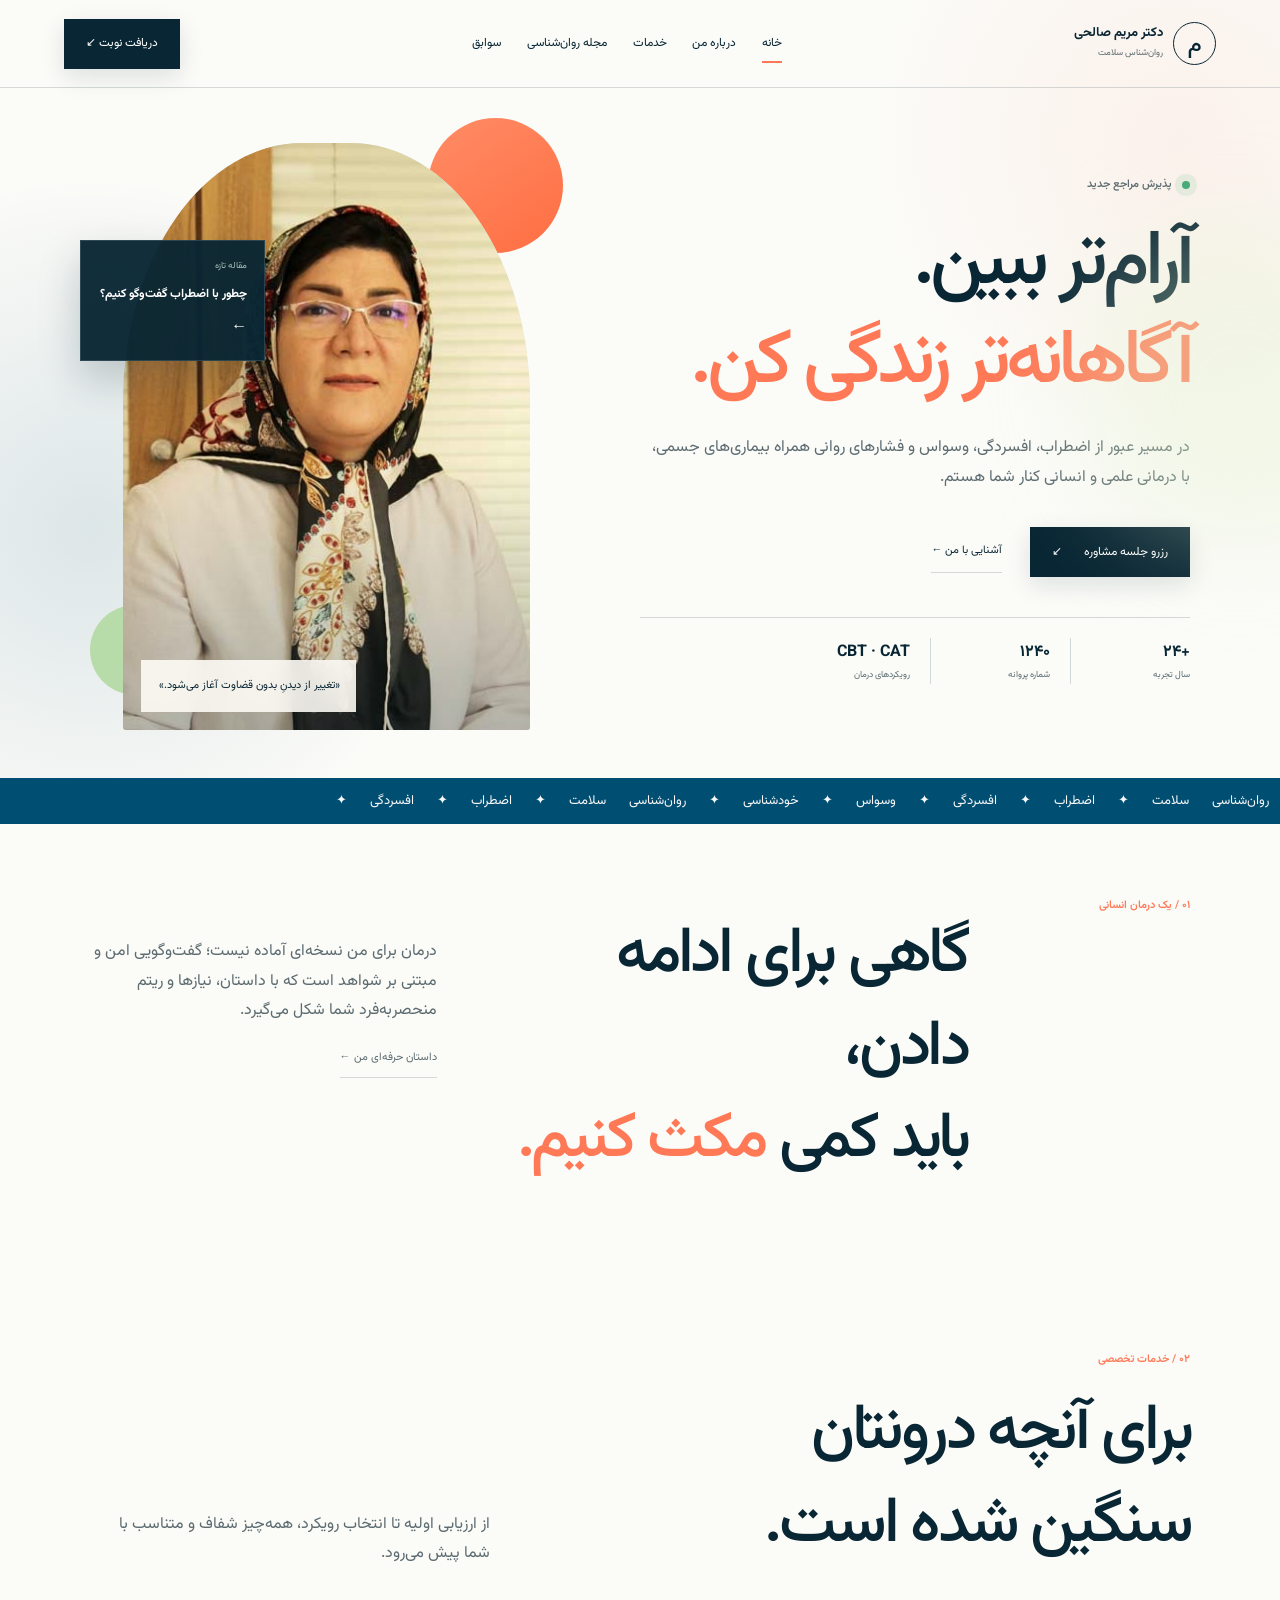
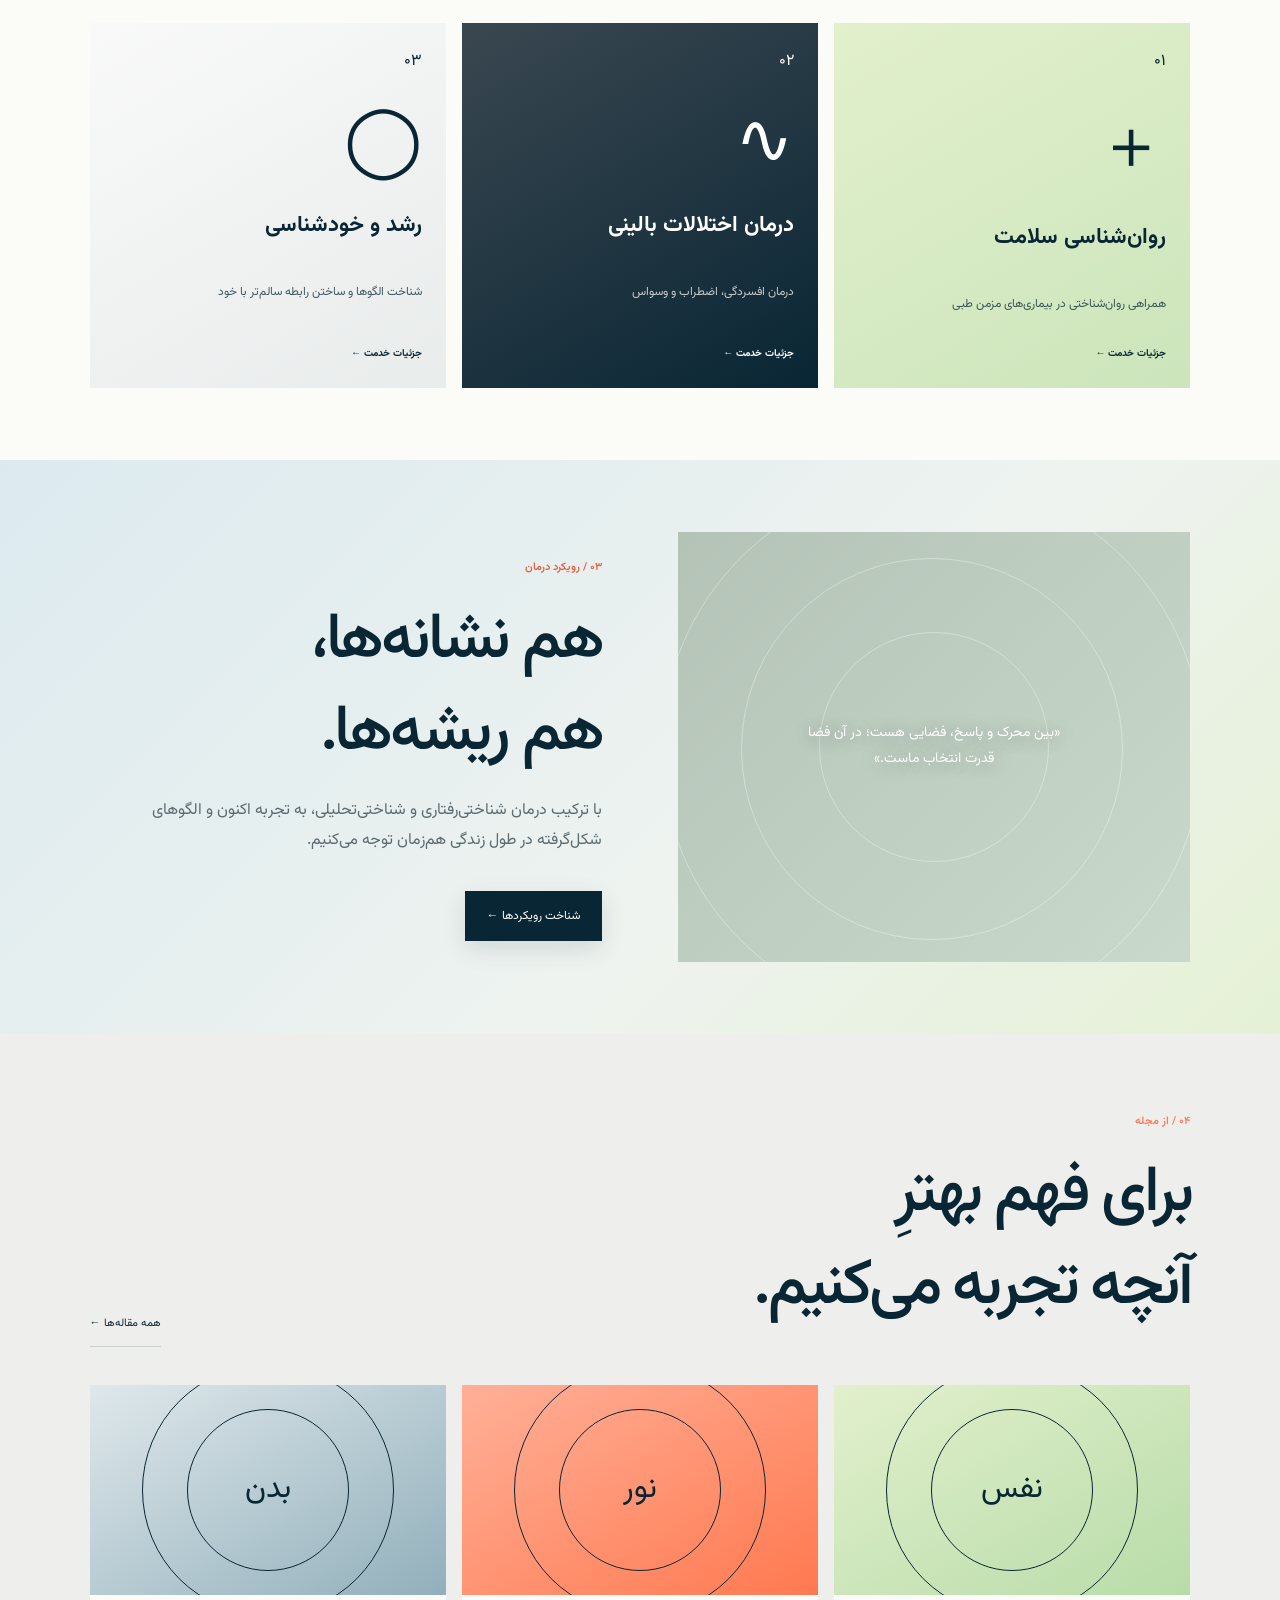
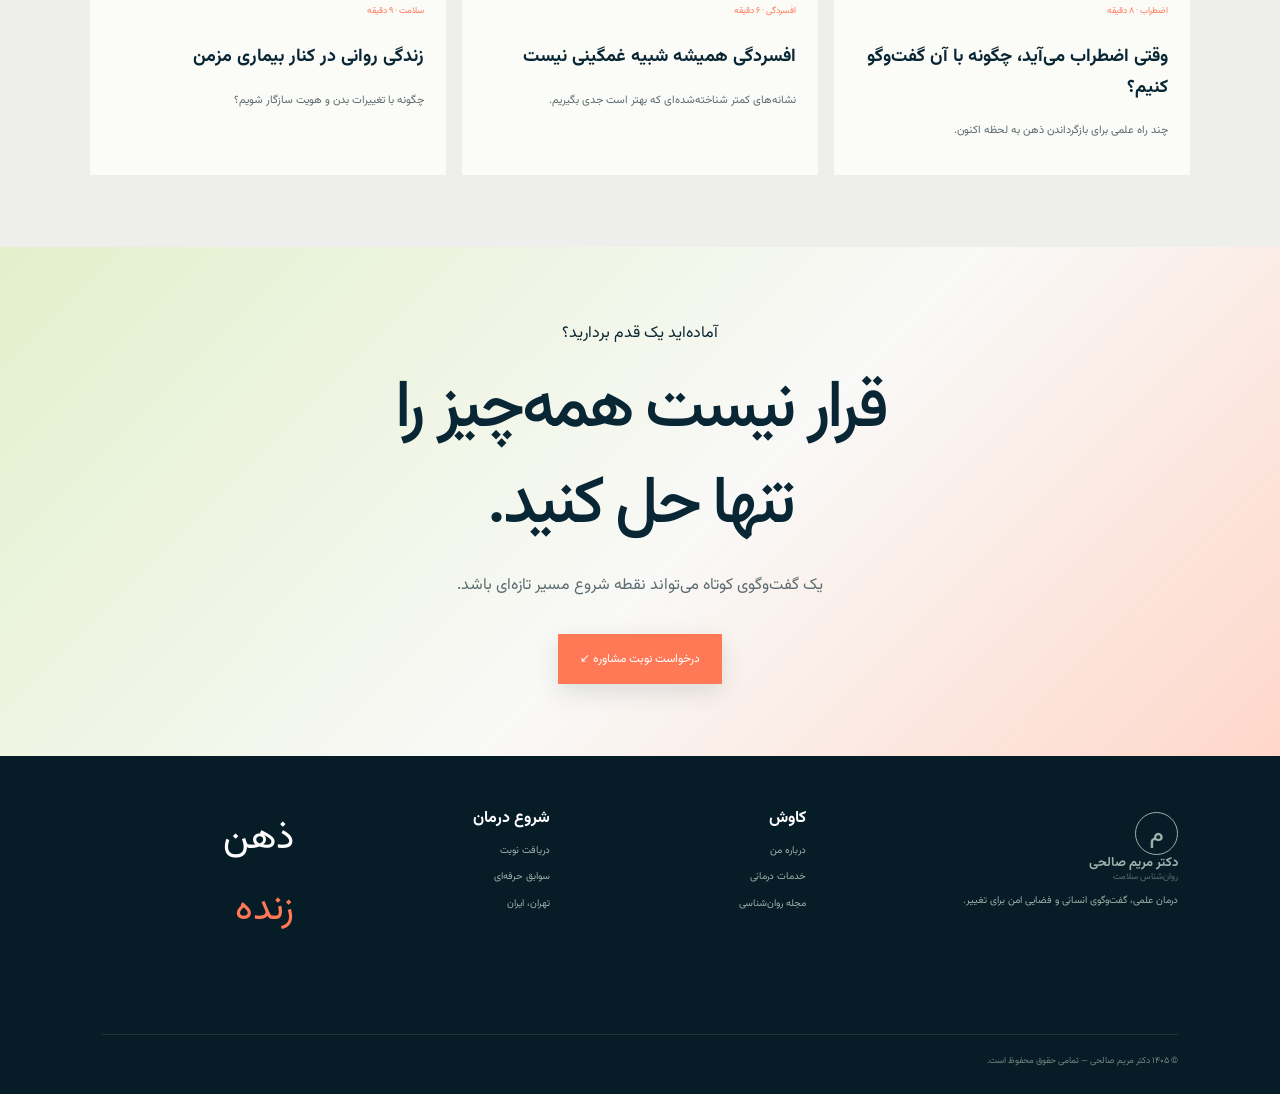
==== commit 34de0b16: "Tighten layout and add local Vazirmatn font with pastel motion" ====
--- a/index.html
+++ b/index.html
@@ -1,4 +1,4 @@
-<!doctype html><html lang="fa" dir="rtl"><head><meta charset="UTF-8"><meta name="viewport" content="width=device-width,initial-scale=1"><meta name="theme-color" content="#173d37"><meta name="description" content="دکتر مریم صالحی، روان‌شناس سلامت و درمانگر بالینی"><title>دکتر مریم صالحی | روان‌شناس سلامت</title><link rel="preconnect" href="https://fonts.googleapis.com"><link rel="preconnect" href="https://fonts.gstatic.com" crossorigin><link href="https://fonts.googleapis.com/css2?family=Vazirmatn:wght@300;400;500;600;700;800&display=swap" rel="stylesheet"><link rel="stylesheet" href="styles.css"></head><body data-page="home"><div data-header></div><main>
+<!doctype html><html lang="fa" dir="rtl"><head><meta charset="UTF-8"><meta name="viewport" content="width=device-width,initial-scale=1"><meta name="theme-color" content="#173d37"><meta name="description" content="دکتر مریم صالحی، روان‌شناس سلامت و درمانگر بالینی"><title>دکتر مریم صالحی | روان‌شناس سلامت</title><link rel="stylesheet" href="styles.css"></head><body data-page="home"><div data-header></div><main>
 <section class="hero"><div class="hero-copy reveal"><p class="kicker"><i></i> پذیرش مراجع جدید</p><h1>آرام‌تر ببین.<br><em>آگاهانه‌تر زندگی کن.</em></h1><p>در مسیر عبور از اضطراب، افسردگی، وسواس و فشارهای روانی همراه بیماری‌های جسمی، با درمانی علمی و انسانی کنار شما هستم.</p><div class="actions"><a class="btn" href="appointment.html">رزرو جلسه مشاوره <span>↙</span></a><a class="text-link" href="about.html">آشنایی با من ←</a></div><div class="proof"><div><b>+۲۴</b><span>سال تجربه</span></div><div><b>۱۲۴۰</b><span>شماره پروانه</span></div><div><b>CBT · CAT</b><span>رویکردهای درمان</span></div></div></div>
 <div class="hero-art reveal delay"><div class="orb coral"></div><div class="orb sage"></div><div class="portrait"><svg viewBox="0 0 560 660" role="img" aria-label="پرتره هنری روان‌شناس"><path fill="#c5a48d" d="M125 660c12-115 59-168 132-195-39-38-62-99-51-165 14-83 66-137 137-130 72 8 111 72 100 154-8 61-38 112-78 141 79 24 126 84 140 195z"/><g fill="none" stroke="#173d37" stroke-width="2.2" stroke-linecap="round"><path d="M307 165c-69 12-106 77-101 142 5 71 39 132 99 159M310 176c76-17 144 39 135 132-6 68-36 125-86 158M272 276c20-12 41-11 59 2M371 281c20-9 38-5 53 8M344 297c-7 29-9 56 9 67 9 6 21 4 30 0M315 391c29 20 60 21 89 0M257 467c-78 26-119 88-132 193M365 467c86 22 129 89 140 193"/></g></svg><q>تغییر از دیدنِ بدون قضاوت آغاز می‌شود.</q></div><a class="fresh" href="article-anxiety.html"><small>مقاله تازه</small><b>چطور با اضطراب گفت‌وگو کنیم؟</b><span>←</span></a></div></section>
 <div class="marquee"><div>روان‌شناسی سلامت ✦ اضطراب ✦ افسردگی ✦ وسواس ✦ خودشناسی ✦ روان‌شناسی سلامت ✦ اضطراب ✦ افسردگی ✦</div></div>
@@ -7,3 +7,4 @@
 <section class="method section"><div class="method-art reveal"><div class="rings"></div><q>بین محرک و پاسخ، فضایی هست؛ در آن فضا قدرت انتخاب ماست.</q></div><div class="reveal"><span class="label">۰۳ / رویکرد درمان</span><h2>هم نشانه‌ها،<br>هم ریشه‌ها.</h2><p>با ترکیب درمان شناختی‌رفتاری و شناختی‌تحلیلی، به تجربه اکنون و الگوهای شکل‌گرفته در طول زندگی هم‌زمان توجه می‌کنیم.</p><a class="btn pale" href="services.html#approaches">شناخت رویکردها ←</a></div></section>
 <section class="journal section"><div class="section-head reveal"><div><span class="label">۰۴ / از مجله</span><h2>برای فهم بهترِ<br>آنچه تجربه می‌کنیم.</h2></div><a class="line-link" href="articles.html">همه مقاله‌ها ←</a></div><div class="articles"><a class="article reveal" href="article-anxiety.html"><div class="article-art a1">نفس</div><small>اضطراب · ۸ دقیقه</small><h3>وقتی اضطراب می‌آید، چگونه با آن گفت‌وگو کنیم؟</h3><p>چند راه علمی برای بازگرداندن ذهن به لحظه اکنون.</p></a><a class="article reveal delay" href="article-depression.html"><div class="article-art a2">نور</div><small>افسردگی · ۶ دقیقه</small><h3>افسردگی همیشه شبیه غمگینی نیست</h3><p>نشانه‌های کمتر شناخته‌شده‌ای که بهتر است جدی بگیریم.</p></a><a class="article reveal delay2" href="article-chronic-illness.html"><div class="article-art a3">بدن</div><small>سلامت · ۹ دقیقه</small><h3>زندگی روانی در کنار بیماری مزمن</h3><p>چگونه با تغییرات بدن و هویت سازگار شویم؟</p></a></div></section>
 <section class="cta section reveal"><span>آماده‌اید یک قدم بردارید؟</span><h2>قرار نیست همه‌چیز را<br>تنها حل کنید.</h2><p>یک گفت‌وگوی کوتاه می‌تواند نقطه شروع مسیر تازه‌ای باشد.</p><a class="btn coral-btn" href="appointment.html">درخواست نوبت مشاوره ↙</a></section></main><div data-footer></div><script src="script.js"></script></body></html>
+
--- a/styles.css
+++ b/styles.css
@@ -3,3 +3,9 @@
 @media(max-width:560px){.hero h1{font-size:14vw}.actions{flex-direction:column;align-items:stretch}.text-link{text-align:center}.proof{display:grid;grid-template-columns:1fr 1fr}.proof div{border:0}.hero-art{height:500px;min-height:0}.fresh{top:auto;bottom:15px}.orb.coral{width:85px;height:85px}.service-grid,.articles{grid-template-columns:1fr}.service{min-height:390px}.method-art{min-height:420px}.section-head h2,.method h2,.cta h2,.page-hero h1{font-size:41px}.form{grid-template-columns:1fr;padding:24px}.form label{grid-column:1/-1}.cover{height:330px;font-size:60px}.footer{grid-template-columns:1fr}.footer>div{grid-column:1/-1}}
 @media(prefers-reduced-motion:reduce){html{scroll-behavior:auto}*,*:before,*:after{animation-duration:.01ms!important;transition-duration:.01ms!important;animation-iteration-count:1!important}.reveal{opacity:1;transform:none}}
 .skip{position:fixed;top:-80px;right:18px;background:#fff;padding:10px 16px;z-index:999}.skip:focus{top:10px}
+.portrait.has-photo{background:#d8cabc}.portrait.has-photo>img{width:100%;height:100%;object-fit:cover;object-position:50% 22%;display:block;filter:saturate(.82) contrast(1.02)}.portrait.has-photo svg{display:none}.portrait.has-photo:after{content:"";position:absolute;inset:0;background:linear-gradient(180deg,transparent 60%,rgba(23,61,55,.18));pointer-events:none}.portrait.has-photo q{z-index:2}.about-photo{width:min(34vw,430px);aspect-ratio:1/1;object-fit:cover;object-position:50% 22%;border-radius:50% 50% 4px 4px;justify-self:end;box-shadow:18px 18px 0 var(--sage)}.page-hero:has(.about-photo){grid-template-columns:1.1fr .9fr}.page-hero:has(.about-photo) .num{display:none}@media(max-width:900px){.about-photo{width:min(82vw,430px);justify-self:center}.page-hero:has(.about-photo){grid-template-columns:1fr}}
+.mag-hero{min-height:72vh;padding:160px 8vw 80px;background:var(--g);color:white;display:grid;grid-template-columns:1fr 1fr;align-items:end;overflow:hidden;position:relative}.mag-hero h1{font-size:clamp(62px,8vw,126px);font-weight:500;line-height:1.2;letter-spacing:-.065em;margin:.15em 0}.mag-hero h1 em{font-style:normal;color:#e7a092}.mag-hero p{max-width:530px;color:#b3c6c0}.mag-word{font-size:clamp(170px,25vw,390px);line-height:.65;font-weight:800;color:rgba(255,255,255,.045);transform:rotate(-8deg);justify-self:end}.featured-story{display:grid;grid-template-columns:1.05fr .95fr;gap:8vw;align-items:center}.featured-art{min-height:570px;background:var(--sage);position:relative;display:grid;place-items:center;overflow:hidden}.featured-art:before,.featured-art:after{content:"";position:absolute;width:310px;height:310px;border:1px solid var(--g);border-radius:50%}.featured-art:after{width:520px;height:520px}.featured-art span{position:absolute;top:25px;right:25px;font-size:10px}.featured-art b{font-size:86px;font-weight:400;z-index:1}.featured-art i{position:absolute;width:110px;height:110px;background:var(--c);border-radius:50%;bottom:28px;left:28px;animation:float 6s ease-in-out infinite}.featured-copy small{font-size:9px;color:var(--c)}.featured-copy h2{font-size:clamp(38px,4vw,62px);line-height:1.5;font-weight:500}.featured-copy p{color:var(--muted);margin-bottom:30px}.magazine-list{background:var(--cream)}.mag-toolbar{display:flex;justify-content:space-between;align-items:end;margin-bottom:45px}.mag-toolbar h2{margin:4px 0;font-size:34px}.mag-quote{background:#e9b4a8;text-align:center}.mag-quote q{display:block;max-width:900px;margin:25px auto;font-size:clamp(27px,4vw,54px);line-height:1.65}.mag-quote span,.mag-quote a{font-size:10px}.reading-layout{max-width:1080px;margin:auto;display:grid;grid-template-columns:210px 1fr;gap:70px;align-items:start}.toc{position:sticky;top:110px;border-top:2px solid var(--g);padding-top:18px}.toc b,.toc a{display:block}.toc b{font-size:11px;margin-bottom:12px}.toc a{font-size:10px;color:var(--muted);padding:7px 0;border-bottom:1px solid var(--line)}.article-body{max-width:none;margin:0;padding:0 0 110px}.article-body p,.article-body li{font-size:16px;line-height:2.15}.article-body h2{scroll-margin-top:110px}.article-body h3{font-size:20px;margin-top:32px}.article-note{background:#edf0e9;border:1px solid var(--line);padding:15px 20px;font-size:11px;color:var(--muted);margin:28px 0}.sources{margin-top:60px;background:var(--g);color:white;padding:30px}.sources h2{margin-top:0;color:white}.sources ol{padding-right:20px}.sources li{font-size:11px;color:#b8c9c4;margin:10px 0}.sources a{text-decoration:underline;text-underline-offset:4px}.sources a:hover{color:white}@media(max-width:900px){.mag-hero,.featured-story{grid-template-columns:1fr}.mag-hero{padding:130px 22px 70px}.mag-word{display:none}.featured-story{gap:40px}.featured-art{min-height:480px}.reading-layout{grid-template-columns:1fr;padding:0 22px}.toc{position:static;display:none}.mag-toolbar{display:block}}@media(max-width:560px){.mag-hero h1{font-size:16vw}.featured-art{min-height:380px}.featured-art b{font-size:60px}.featured-art:before{width:220px;height:220px}.featured-art:after{width:360px;height:360px}.article-body p,.article-body li{font-size:15px}.sources{padding:22px}.mag-quote q{font-size:28px}}
+:root:root{--g:#092634;--g2:#004e72;--p:#f9f9f7;--cream:#eeeeec;--c:#ff6e42;--clay:#3a4750;--sage:#e2f0cc;--muted:#5c6b70;--line:rgba(9,38,52,.16)}body{background:var(--p);color:var(--g)}.hero{background:radial-gradient(circle at 7% 68%,rgba(0,78,114,.12),transparent 27%),radial-gradient(circle at 92% 18%,rgba(255,110,66,.07),transparent 23%),var(--p)}.header.stuck{background:rgba(249,249,247,.9)}.btn,.nav-cta{box-shadow:0 8px 24px rgba(9,38,52,.12)}.btn:hover,.nav-cta:hover{box-shadow:0 12px 30px rgba(255,110,66,.22)}.orb.coral{background:linear-gradient(145deg,#ff8c66,#ff6e42)}.orb.sage{background:#b8dca9}.portrait.has-photo{background:#dce5e2}.portrait.has-photo:after{background:linear-gradient(180deg,transparent 54%,rgba(9,38,52,.26))}.fresh{background:rgba(9,38,52,.96);border:1px solid rgba(255,255,255,.13);box-shadow:0 18px 42px rgba(9,38,52,.22)}.marquee{background:var(--g2)}.marquee div{color:#f9f9f9}.sage-bg{background:linear-gradient(150deg,#e2f0cc,#cce5bb)}.clay-bg{background:linear-gradient(150deg,#3a4750,#092634)}.cream-bg{background:linear-gradient(150deg,#f9f9f9,#e8eceb)}.method{background:linear-gradient(140deg,#092634,#004e72)}.method-art{background:linear-gradient(150deg,#ff6e42,#d84d29)}.journal,.magazine-list{background:#eeeeec}.a1{background:linear-gradient(150deg,#e2f0cc,#b8dca9)}.a2{background:linear-gradient(150deg,#ffb098,#ff7950)}.a3{background:linear-gradient(150deg,#dfe8eb,#91afbb)}.cta{background:linear-gradient(135deg,#e2f0cc 0%,#f9f9f7 55%,#ffd7ca 100%)}.footer{background:#061c26}.mag-hero{background:radial-gradient(circle at 15% 105%,rgba(0,78,114,.85),transparent 40%),radial-gradient(circle at 8% -10%,rgba(255,110,66,.32),transparent 25%),#06151c}.mag-hero h1 em{color:#ff8b66}.featured-art{background:linear-gradient(145deg,#e2f0cc,#b9dba9)}.featured-art i{background:#ff6e42}.mag-quote{background:linear-gradient(135deg,#ff6e42,#ff9978);color:#092634}.booking{background:radial-gradient(circle at 12% 90%,rgba(0,78,114,.75),transparent 45%),#061c26}.sources{background:linear-gradient(145deg,#092634,#004e72)}.page-hero{background:linear-gradient(135deg,#eeeeec 0%,#f9f9f7 65%,#e2f0cc 100%)}.article-note{background:#f0f6e8}.cover.a1{background:linear-gradient(145deg,#e2f0cc,#b8dca9)}.cover.a2{background:linear-gradient(145deg,#ffb39d,#ff7950)}.cover.a3{background:linear-gradient(145deg,#dbe7eb,#8eacb8)}
+body[data-page="articles"] .mag-hero~*{}body[data-page="articles"]:has(.mag-hero) .header:not(.stuck){color:#f9f9f9;border-bottom-color:rgba(249,249,249,.13)}body[data-page="articles"]:has(.mag-hero) .header:not(.stuck) .logo small{color:#9fb0b6}body[data-page="articles"]:has(.mag-hero) .header:not(.stuck) .menu i{background:#f9f9f9}body[data-page="articles"]:has(.mag-hero) .header:not(.stuck) .nav-cta{background:#004e72;border:1px solid rgba(255,255,255,.15)}
+@font-face{font-family:Vazirmatn;src:url('assets/fonts/Vazirmatn-Variable.woff2') format('woff2');font-weight:100 900;font-style:normal;font-display:swap}:root:root{--p:#fbfbf8;--cream:#f1f2ee;--sage:#e5f1d5;--c:#ff7957}body{font-family:Vazirmatn,Tahoma,sans-serif}.section{padding:72px 7vw}.hero{min-height:auto;padding:118px 7vw 48px}.hero-art{height:min(68vh,620px);min-height:510px}.hero h1{font-size:clamp(48px,6vw,88px)}.intro{grid-template-columns:.42fr 1.15fr .82fr;gap:3.5vw}.section-head{margin-bottom:38px}.service{min-height:365px;padding:24px}.service .symbol{margin:22px 0 4px}.method{gap:6vw}.method-art{min-height:430px}.article-art{height:210px}.cta h2{font-size:clamp(42px,5.2vw,72px)}.page-hero{min-height:46vh;padding:125px 7vw 54px}.content{padding:64px 7vw}.booking{padding:112px 7vw 60px}.mag-hero{min-height:58vh;padding:130px 7vw 55px;background:radial-gradient(circle at 14% 105%,rgba(0,78,114,.15),transparent 38%),radial-gradient(circle at 5% -5%,rgba(255,121,87,.26),transparent 28%),linear-gradient(135deg,#e5f1d5,#f9f9f7 55%,#dceaf0);color:var(--g)}.mag-hero h1{font-size:clamp(55px,7vw,102px)}.mag-hero h1 em{color:#f06b49}.mag-hero p{color:var(--muted)}.mag-word{color:rgba(9,38,52,.055)}html body[data-page="articles"]:has(.mag-hero) .header:not(.stuck){color:var(--g);border-bottom-color:var(--line)}html body[data-page="articles"]:has(.mag-hero) .header:not(.stuck) .logo small{color:var(--muted)}html body[data-page="articles"]:has(.mag-hero) .header:not(.stuck) .menu i{background:var(--g)}html body[data-page="articles"]:has(.mag-hero) .header:not(.stuck) .nav-cta{background:var(--g);border:0}.featured-story{gap:5vw}.featured-art{min-height:440px}.article-head{padding:34px 20px}.article-head h1{font-size:clamp(40px,5.2vw,64px)}.cover{height:360px;margin-bottom:45px}.reading-layout{gap:48px}.article-body{padding-bottom:72px}.article-body h2{margin-top:38px}.footer{padding-top:48px}.method .method-art{background:#dfead7}.method .method-art video{position:absolute;inset:0;width:100%;height:100%;object-fit:cover;opacity:.68;filter:saturate(.65) contrast(.86)}.method .method-art:after{content:"";position:absolute;inset:0;background:linear-gradient(135deg,rgba(9,38,52,.2),rgba(0,78,114,.1))}.method .method-art q{z-index:2;color:white;text-shadow:0 2px 20px rgba(9,38,52,.45)}.method .method-art .rings{z-index:1}.hero:before{content:"";position:absolute;width:320px;height:320px;border-radius:50%;background:rgba(226,240,204,.35);filter:blur(50px);right:-120px;top:25%;animation:pastelDrift 9s ease-in-out infinite;pointer-events:none}@keyframes pastelDrift{50%{transform:translate(55px,-35px) scale(1.12)}}@media(max-width:900px){.section{padding:58px 22px}.hero{padding:100px 22px 38px}.hero-art{height:520px;min-height:440px}.page-hero{padding:108px 22px 45px}.content{padding:52px 22px}.mag-hero{padding:110px 22px 45px}.featured-art{min-height:380px}.method-art{min-height:360px}}@media(max-width:560px){.section{padding:48px 20px}.hero-art{height:430px;min-height:0}.service{min-height:320px}.article-art{height:190px}.cover{height:280px}.booking{padding:96px 20px 45px}}
+.method{background:linear-gradient(135deg,#dceaf0,#eef3ef 60%,#e5f1d5);color:var(--g)}.method p{color:var(--muted)}.method .btn.pale{background:var(--g);color:white}.method .label{color:#e95f3d}
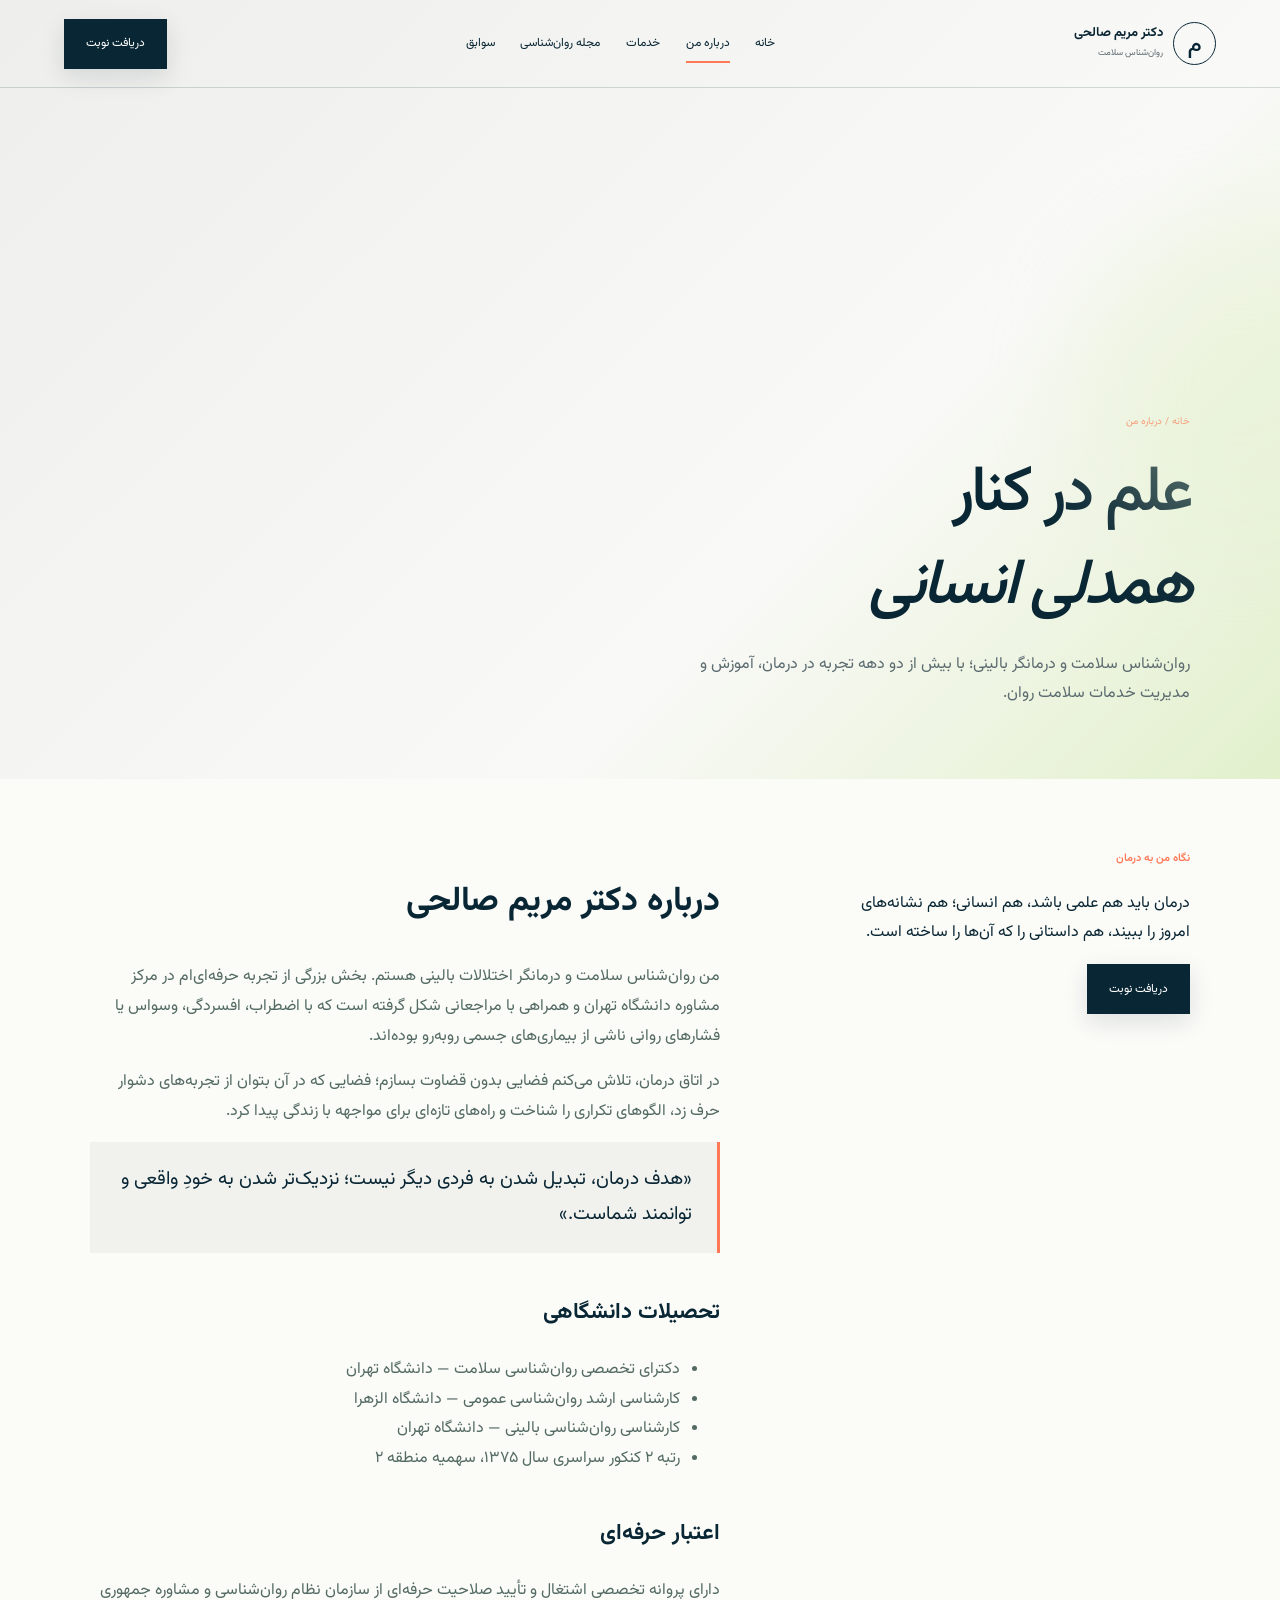
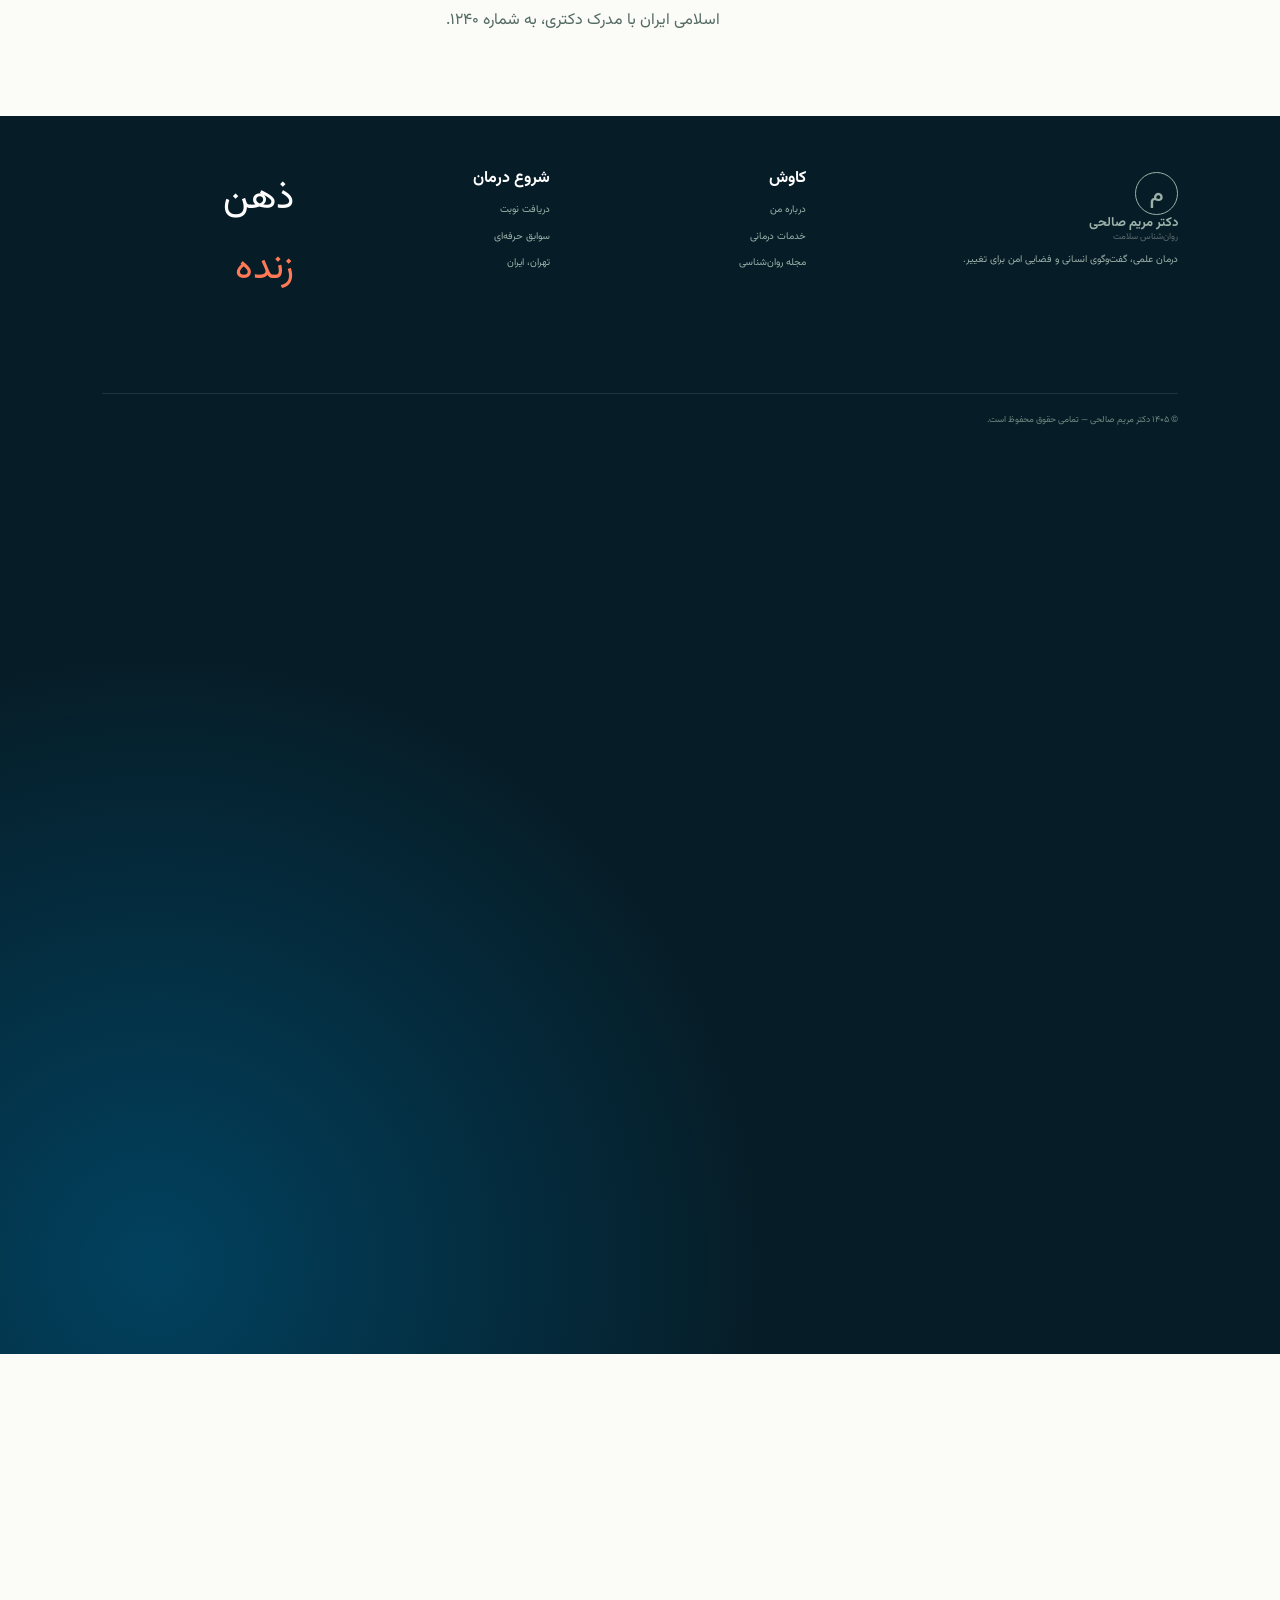
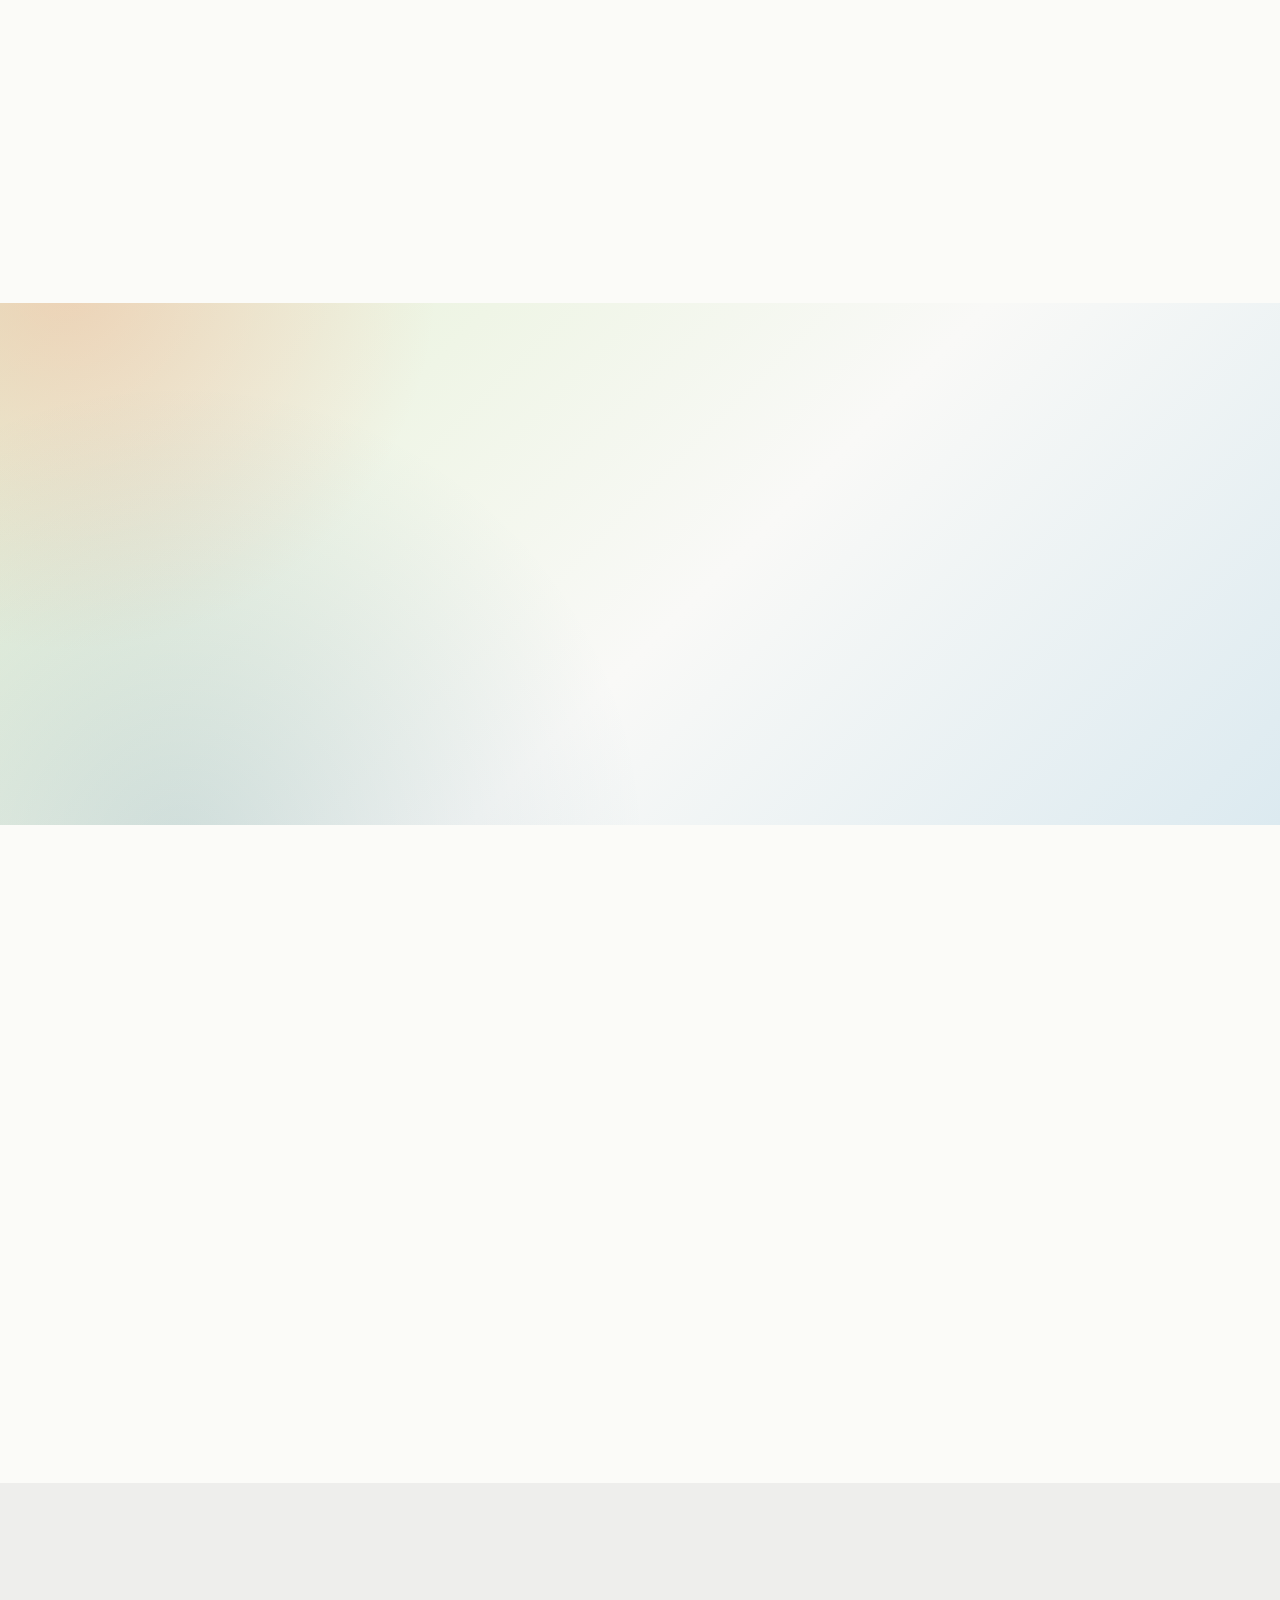
==== commit 98747dca: "Remove decorative arrows from primary buttons" ====
--- a/index.html
+++ b/index.html
@@ -1,10 +1,35 @@
+<!doctype html><html lang="fa" dir="rtl"><head><meta charset="UTF-8"><meta name="viewport" content="width=device-width,initial-scale=1"><title>درباره من | دکتر مریم صالحی</title><link rel="stylesheet" href="styles.css"></head><body data-page="about"><div data-header></div><main id="main"><section class="page-hero"><div class="reveal"><span class="crumb">خانه / درباره من</span><h1>علم در کنار<br><em>همدلی انسانی</em></h1><p>روان‌شناس سلامت و درمانگر بالینی؛ با بیش از دو دهه تجربه در درمان، آموزش و مدیریت خدمات سلامت روان.</p></div><div class="num reveal">۲۴</div></section><section class="content split"><aside class="reveal"><span class="label">نگاه من به درمان</span><p>درمان باید هم علمی باشد، هم انسانی؛ هم نشانه‌های امروز را ببیند، هم داستانی را که آن‌ها را ساخته است.</p><a class="btn" href="appointment.html">دریافت نوبت</a></aside><article class="prose reveal"><h2>درباره دکتر مریم صالحی</h2><p>من روان‌شناس سلامت و درمانگر اختلالات بالینی هستم. بخش بزرگی از تجربه حرفه‌ای‌ام در مرکز مشاوره دانشگاه تهران و همراهی با مراجعانی شکل گرفته است که با اضطراب، افسردگی، وسواس یا فشارهای روانی ناشی از بیماری‌های جسمی روبه‌رو بوده‌اند.</p><p>در اتاق درمان، تلاش می‌کنم فضایی بدون قضاوت بسازم؛ فضایی که در آن بتوان از تجربه‌های دشوار حرف زد، الگوهای تکراری را شناخت و راه‌های تازه‌ای برای مواجهه با زندگی پیدا کرد.</p><div class="quote">«هدف درمان، تبدیل شدن به فردی دیگر نیست؛ نزدیک‌تر شدن به خودِ واقعی و توانمند شماست.»</div><h3>تحصیلات دانشگاهی</h3><ul><li>دکترای تخصصی روان‌شناسی سلامت — دانشگاه تهران</li><li>کارشناسی ارشد روان‌شناسی عمومی — دانشگاه الزهرا</li><li>کارشناسی روان‌شناسی بالینی — دانشگاه تهران</li><li>رتبه ۲ کنکور سراسری سال ۱۳۷۵، سهمیه منطقه ۲</li></ul><h3>اعتبار حرفه‌ای</h3><p>دارای پروانه تخصصی اشتغال و تأیید صلاحیت حرفه‌ای از سازمان نظام روان‌شناسی و مشاوره جمهوری اسلامی ایران با مدرک دکتری، به شماره ۱۲۴۰.</p></article></section></main><div data-footer></div><script src="script.js"></script></body></html>
+
+
+<!doctype html><html lang="fa" dir="rtl"><head><meta charset="UTF-8"><meta name="viewport" content="width=device-width,initial-scale=1"><title>دریافت نوبت | دکتر مریم صالحی</title><link rel="stylesheet" href="styles.css"></head><body data-page="appointment"><div data-header></div><main id="main" class="booking"><section class="booking-info reveal"><span class="label">شروع یک گفت‌وگو</span><h1>شاید امروز، زمانِ<br>شروع کردن باشد.</h1><p>فرم را تکمیل کنید. برای هماهنگی زمان جلسه با شما تماس می‌گیریم. جلسه اول به شناخت مسئله، انتظارات و انتخاب مسیر مناسب درمان اختصاص دارد.</p><p>✓ اطلاعات شما کاملاً محرمانه باقی می‌ماند.<br>✓ مدت جلسه معمولاً ۵۰ دقیقه است.<br>✓ امکان هماهنگی جلسه آنلاین وجود دارد.</p></section><form class="form reveal" novalidate><h2>درخواست وقت مشاوره</h2><p>موارد ستاره‌دار برای هماهنگی ضروری‌اند.</p><label>نام و نام خانوادگی *<input name="name" autocomplete="name" required placeholder="نام شما"></label><label>شماره همراه *<input name="phone" autocomplete="tel" inputmode="tel" required placeholder="۰۹۱۲ ۰۰۰ ۰۰۰۰"></label><label>زمینه مشاوره *<select required><option value="">انتخاب کنید</option><option>اضطراب و افسردگی</option><option>وسواس</option><option>روان‌شناسی سلامت</option><option>رشد و خودشناسی</option></select></label><label>شیوه جلسه *<select required><option value="">انتخاب کنید</option><option>حضوری</option><option>آنلاین</option></select></label><label class="full">توضیح کوتاه <textarea rows="4" placeholder="اگر مایلید کمی درباره دلیل مراجعه بنویسید."></textarea></label><button class="btn" type="submit">ثبت درخواست و تماس برای هماهنگی</button><p class="status" role="status"></p></form></main><div data-footer></div><script src="script.js"></script></body></html>
+
+
+<!doctype html><html lang="fa" dir="rtl"><head><meta charset="UTF-8"><meta name="viewport" content="width=device-width,initial-scale=1"><meta name="description" content="راهنمای علمی و عملی شناخت و مدیریت اضطراب"><title>چگونه با اضطراب گفت‌وگو کنیم؟ | دکتر مریم صالحی</title><link rel="stylesheet" href="styles.css"></head><body data-page="articles"><div data-header></div><main id="main" class="article-page"><header class="article-head reveal"><small>اضطراب · زمان مطالعه ۱۲ دقیقه</small><h1>وقتی اضطراب می‌آید، چگونه با آن گفت‌وگو کنیم؟</h1><p>اضطراب دشمن شما نیست؛ سامانه هشداری است که گاهی صدایش بیش از حد بلند می‌شود.</p></header><div class="cover a1 reveal"><span>نفس</span></div><div class="reading-layout"><aside class="toc reveal"><b>در این مقاله</b><a href="#cycle">چرخه اضطراب</a><a href="#body">تنظیم بدن</a><a href="#thought">فکر یا واقعیت؟</a><a href="#avoidance">دام اجتناب</a><a href="#help">زمان کمک گرفتن</a></aside><article class="article-body reveal"><p class="lead">اگر تجربه اضطراب را فقط به «فکر زیاد» تقلیل بدهیم، نیمی از ماجرا را از دست می‌دهیم. اضطراب رویدادی هم‌زمان در بدن، توجه، فکر و رفتار است. به همین دلیل، گفتنِ «نگران نباش» معمولاً کار نمی‌کند.</p><div class="article-note">این مطلب آموزشی است و جای ارزیابی، تشخیص یا درمان فردی را نمی‌گیرد.</div><h2 id="cycle">اضطراب چگونه خودش را تقویت می‌کند؟</h2><p>چرخه معمولاً با یک محرک شروع می‌شود: یک پیام، درد جسمی، جلسه کاری یا حتی فکری ناگهانی. ذهن خطر را پیش‌بینی می‌کند؛ بدن با تپش قلب، انقباض عضلات یا تغییر تنفس پاسخ می‌دهد؛ سپس همین نشانه‌های بدنی به‌عنوان مدرک خطر تفسیر می‌شوند. فرد برای کاهش فشار، از موقعیت اجتناب می‌کند. آرامش کوتاه‌مدتِ پس از اجتناب، به مغز می‌آموزد که موقعیت واقعاً خطرناک بوده است.</p><p>پس اضطراب فقط یک احساس نیست. چرخه‌ای است که هر جزء آن می‌تواند جزء بعدی را تقویت کند. خبر خوب این است که تغییر در هر حلقه می‌تواند کل چرخه را آهسته‌تر کند.</p><h2 id="body">قدم اول: بدن را به اکنون برگردانید</h2><p>در اوج برانگیختگی، بحث منطقی با ذهن دشوار است. ابتدا باید شدت هشدار بدن را کمی پایین آورد. توجه به تماس پا با زمین، شل کردن آگاهانه شانه‌ها و نام بردن از چند چیز قابل مشاهده، توجه را از آینده فرضی به اکنون قابل مشاهده برمی‌گرداند.</p><h3>یک تمرین دو دقیقه‌ای</h3><ol><li>بدون تلاش برای «عمیق» نفس کشیدن، سرعت تنفس را کمی آهسته کنید.</li><li>بازدم را اندکی طولانی‌تر از دم رها کنید؛ فشار و حبس نفس لازم نیست.</li><li>سه رنگ، دو صدا و یک نقطه تماس بدن با محیط را نام ببرید.</li><li>شدت اضطراب را از صفر تا ده بسنجید؛ هدف رسیدن فوری به صفر نیست.</li></ol><p>مرورهای پژوهشی نشان می‌دهند تمرین‌های تنفسی و بدنی می‌توانند اضطراب لحظه‌ای را کاهش دهند، اما اثر همه روش‌ها یکسان نیست و کیفیت شواهد متغیر است. اگر تمرکز بر تنفس شما را مضطرب‌تر می‌کند، تمرین حسی یا حرکت آرام انتخاب بهتری است.</p><h2 id="thought">قدم دوم: میان فکر و واقعیت فاصله بگذارید</h2><p>ذهن مضطرب معمولاً با زبان قطعیت حرف می‌زند: «حتماً خراب می‌شود»، «نمی‌توانم تحمل کنم»، «این علامت یعنی اتفاق بدی افتاده». هدف، جایگزینی آن‌ها با مثبت‌اندیشی نیست. پرسش دقیق‌تر این است: کدام بخش واقعیت مشاهده‌شده است و کدام بخش پیش‌بینی ذهن؟</p><div class="quote">به‌جای «نباید مضطرب باشم» بگویید: «الان اضطراب را تجربه می‌کنم؛ هنوز می‌توانم قدم بعدی را انتخاب کنم.»</div><p>سه پرسش مفید: شواهد موافق و مخالف این پیش‌بینی چیست؟ اگر دوستم همین فکر را داشت، چه می‌گفتم؟ کوچک‌ترین اقدام قابل انجام در ده دقیقه آینده چیست؟ این پرسش‌ها خطر را انکار نمی‌کنند؛ اندازه آن را واقعی‌تر می‌کنند.</p><h2 id="avoidance">قدم سوم: دام اجتناب را بشناسید</h2><p>لغو جلسه، چک کردن مکرر بدن، اطمینان‌خواهی پی‌درپی یا عقب انداختن تصمیم، در کوتاه‌مدت تسکین می‌دهد. اما اگر اجتناب به پاسخ اصلی تبدیل شود، محدوده زندگی کوچک‌تر می‌شود. در درمان شناختی‌رفتاری، مواجهه تدریجی و برنامه‌ریزی‌شده کمک می‌کند مغز تجربه تازه‌ای ثبت کند: «اضطراب بالا رفت، اما من توانستم بمانم و پایین آمد.»</p><p>مواجهه به معنای پرتاب کردن خود در سخت‌ترین موقعیت نیست. یک نردبان از موقعیت‌های آسان‌تر تا دشوارتر ساخته می‌شود و تمرین با سرعتی انجام می‌گیرد که چالش‌برانگیز اما قابل تحمل باشد.</p><h2 id="help">چه زمانی کمک تخصصی لازم است؟</h2><p>اگر نگرانی بیشتر روزها حضور دارد، کنترل آن دشوار است، خواب یا تمرکز را مختل کرده، به حملات وحشت‌زدگی یا اجتناب گسترده منجر شده یا عملکرد شغلی و رابطه‌ای را کاهش داده است، ارزیابی حرفه‌ای مناسب است. راهنمای NICE برای اضطراب فراگیر، مراقبت مرحله‌ای را توصیه می‌کند: از آموزش و خودیاری هدایت‌شده تا درمان‌های با شدت بالاتر مانند CBT، متناسب با شدت و اختلال عملکرد.</p><p>اگر اضطراب با خطر آسیب به خود، ناتوانی جدی در مراقبت از خود یا بحران شدید همراه است، کمک فوری از خدمات اورژانسی و سلامت روان ضروری است.</p><h2>جمع‌بندی</h2><p>هدف، حذف کامل اضطراب نیست. هدف این است که اضطراب از راننده زندگی به یکی از مسافران آن تبدیل شود: شنیده شود، اما فرمان را در دست نگیرد.</p><section class="sources"><h2>منابع و مطالعه بیشتر</h2><ol><li><a href="https://www.nice.org.uk/guidance/cg113/chapter/Recommendations" target="_blank" rel="noopener">NICE — Generalised anxiety disorder and panic disorder in adults</a></li><li><a href="https://pmc.ncbi.nlm.nih.gov/articles/PMC11203600/" target="_blank" rel="noopener">Chin et al. — Systematic review of brief interventions for state anxiety (2024)</a></li><li><a href="https://pmc.ncbi.nlm.nih.gov/articles/PMC8302658/" target="_blank" rel="noopener">Leyro et al. — Respiratory therapy for anxiety: meta-analytic review</a></li><li><a href="https://pmc.ncbi.nlm.nih.gov/articles/PMC10741869/" target="_blank" rel="noopener">Bentley et al. — Breathing practices for stress and anxiety reduction</a></li></ol></section><div class="article-nav"><a href="articles.html">→ بازگشت به مجله</a><a href="article-depression.html">مقاله بعد: افسردگی ←</a></div></article></div></main><div data-footer></div><script src="script.js"></script></body></html>
+
+
+<!doctype html><html lang="fa" dir="rtl"><head><meta charset="UTF-8"><meta name="viewport" content="width=device-width,initial-scale=1"><meta name="description" content="سازگاری روانی و حفظ کیفیت زندگی در کنار بیماری مزمن"><title>زندگی روانی در کنار بیماری مزمن | دکتر مریم صالحی</title><link rel="stylesheet" href="styles.css"></head><body data-page="articles"><div data-header></div><main id="main" class="article-page"><header class="article-head reveal"><small>روان‌شناسی سلامت · زمان مطالعه ۱۳ دقیقه</small><h1>زندگی روانی در کنار بیماری مزمن</h1><p>بیماری بخشی از زندگی می‌شود، اما لازم نیست تمام هویت فرد را تعریف کند.</p></header><div class="cover a3 reveal"><span>بدن</span></div><div class="reading-layout"><aside class="toc reveal"><b>در این مقاله</b><a href="#event">پس از تشخیص</a><a href="#grief">سوگ و پذیرش</a><a href="#identity">هویت</a><a href="#uncertainty">عدم قطعیت</a><a href="#support">کمک تخصصی</a></aside><article class="article-body reveal"><p class="lead">تشخیص بیماری مزمن فقط یک خبر پزشکی نیست. زمان را به «قبل» و «بعد» تقسیم می‌کند و می‌تواند رابطه فرد با بدن، آینده، کار، خانواده و احساس کنترل را تغییر دهد.</p><div class="article-note">این مقاله درباره جنبه‌های روان‌شناختی است. تصمیم‌های پزشکی باید با تیم درمان جسمی گرفته شوند.</div><h2 id="event">بعد از تشخیص چه اتفاقی می‌افتد؟</h2><p>بعضی افراد شوکه می‌شوند، بعضی به جست‌وجوی بی‌وقفه اطلاعات روی می‌آورند و بعضی مدتی خبر را جدی نمی‌گیرند. هیچ واکنش واحدی وجود ندارد. نوع بیماری، پیش‌آگهی، درد، محدودیت‌ها، حمایت اجتماعی و تجربه‌های قبلی فرد، همگی بر سازگاری اثر می‌گذارند.</p><p>مسئله فقط ترس از نشانه‌ها نیست. نقش‌های خانوادگی ممکن است تغییر کنند، برنامه شغلی نیاز به بازنگری داشته باشد و بدن از چیزی بدیهی به موضوعی دائماً زیر نظر تبدیل شود. این مجموعه فشارها توضیح می‌دهد چرا سلامت جسم و روان باید یکپارچه دیده شوند.</p><h2 id="grief">سوگ برای زندگی‌ای که انتظارش را داشتیم</h2><p>فرد ممکن است برای توانایی از دست‌رفته، تصویر قبلی از آینده یا استقلال پیشین سوگواری کند. خشم، انکار، اندوه و حس بی‌عدالتی الزاماً نشانه سازگاری بد نیستند؛ می‌توانند بخشی از پردازش تغییر باشند.</p><p>پذیرش در روان‌شناسی به معنای دوست داشتن بیماری یا دست کشیدن از درمان نیست. پذیرش یعنی انرژیِ جنگیدن با واقعیتِ موجود را به تصمیم‌هایی منتقل کنیم که هنوز در اختیار ما هستند. این فرایند خطی نیست. یک آزمایش جدید یا عود نشانه‌ها می‌تواند احساس‌های قدیمی را دوباره فعال کند.</p><div class="quote">روز دشوار، شکست درمان یا بازگشت به نقطه اول نیست. سازگاری بیشتر شبیه تنظیم مداوم بادبان است تا رسیدن به دریایی کاملاً آرام.</div><h2 id="identity">هویت شما بزرگ‌تر از تشخیص است</h2><p>وقتی ملاقات‌های پزشکی، داروها و نشانه‌ها بخش زیادی از روز را می‌گیرند، بیماری می‌تواند تمام روایت زندگی را اشغال کند. زبان یک مداخله کوچک اما مهم است: «من دیابت هستم» با «من فردی هستم که با دیابت زندگی می‌کنم» یک تجربه روانی نمی‌سازد.</p><p>تمرین مفید این است که فهرستی از نقش‌ها و ارزش‌هایی بنویسیم که مستقل از وضعیت جسمی‌اند: دوست، والد، یادگیرنده، هنرمند، فرد قابل اعتماد یا کسی که از طبیعت لذت می‌برد. سپس برای یکی از آن‌ها یک اقدام متناسب با انرژی و محدودیت‌های امروز طراحی کنیم.</p><h2 id="uncertainty">زندگی با عدم قطعیت</h2><p>بیماری مزمن پاسخ قطعی برای همه پرسش‌ها نمی‌دهد. ذهن برای کاهش عدم قطعیت ممکن است بدن را مکرر بررسی کند، در اینترنت جست‌وجوی بی‌پایان انجام دهد یا از هر فعالیتی که نشانه‌ای ایجاد می‌کند کنار بکشد. این رفتارها گاهی اطلاعات مفید می‌دهند، اما وقتی اجباری شوند اضطراب سلامت را تقویت می‌کنند.</p><h3>دایره کنترل را دقیق‌تر کنید</h3><ul><li><b>در اختیار من:</b> مصرف دارو طبق دستور، ثبت پرسش‌ها، خواب و تغذیه در حد امکان، درخواست حمایت.</li><li><b>قابل تأثیر اما نه کنترل کامل:</b> روند درمان، همکاری خانواده، برنامه کاری.</li><li><b>خارج از اختیار:</b> گذشته، وجود بیماری و پیش‌بینی قطعی آینده.</li></ul><p>این تقسیم‌بندی قرار نیست نگرانی را حذف کند. کمک می‌کند انرژی محدود فرد صرف بخش‌هایی شود که امکان عمل در آن‌ها بیشتر است.</p><h2>ارتباط با خانواده و تیم درمان</h2><p>اطرافیان ممکن است از سر محبت، بیماری را کوچک کنند یا بیش از حد مراقبت کنند. درخواست روشن مؤثرتر از انتظار برای حدس زدن است: «وقتی درباره نتیجه آزمایش نگرانم، فعلاً شنیده شدن می‌خواهم، نه راه‌حل.» در ارتباط با پزشک نیز فهرست کوتاه پرسش‌ها، همراه داشتن فرد قابل اعتماد و درخواست توضیح ساده می‌تواند حس مشارکت را بیشتر کند.</p><h2 id="support">کمک روان‌شناختی چه تغییری ایجاد می‌کند؟</h2><p>مرورهای نظام‌مند نشان داده‌اند مداخلات روان‌شناختی در برخی بیماری‌های مزمن می‌توانند دست‌کم بعضی ابعاد کیفیت زندگی، پریشانی روانی و سازگاری را بهبود دهند؛ اما نوع بیماری، کیفیت مطالعات و ماندگاری اثر متفاوت است. بنابراین ادعای «یک روش برای همه» با شواهد سازگار نیست.</p><p>راهنمای NICE برای افسردگی همراه مشکل جسمی مزمن، انتخاب درمان را بر اساس شدت افسردگی، مسیر بیماری، ترجیح فرد، عوارض و تداخل دارویی توصیه می‌کند. CBT فردی یا گروهی و در مواردی درمان زوجی از گزینه‌های روان‌شناختی‌اند. هماهنگی میان تیم جسم و روان اهمیت ویژه دارد.</p><p>اگر نگرانی، خلق پایین، بی‌خوابی، اجتناب یا احساس بی‌معنایی پایدار شده و مراقبت پزشکی یا زندگی روزمره را مختل کرده است، دریافت کمک تخصصی بخشی از درمان بیماری است، نه موضوعی حاشیه‌ای.</p><h2>جمع‌بندی</h2><p>سازگاری با بیماری مزمن به معنای بازگشت اجباری به زندگی قبل نیست. گاهی به معنای ساختن روایتی تازه است: روایتی که در آن محدودیت واقعی دیده می‌شود، اما امکان انتخاب، رابطه و معنا نیز از تصویر حذف نمی‌شود.</p><section class="sources"><h2>منابع و مطالعه بیشتر</h2><ol><li><a href="https://www.nice.org.uk/guidance/cg91/chapter/Recommendations" target="_blank" rel="noopener">NICE — Depression with a chronic physical health problem</a></li><li><a href="https://www.nimh.nih.gov/health/publications/chronic-illness-mental-health" target="_blank" rel="noopener">NIMH — Understanding the link between chronic disease and depression</a></li><li><a href="https://pmc.ncbi.nlm.nih.gov/articles/PMC9092922/" target="_blank" rel="noopener">Psychosocial interventions after a new chronic disease diagnosis: systematic review</a></li><li><a href="https://pmc.ncbi.nlm.nih.gov/articles/PMC5870214/" target="_blank" rel="noopener">Psychological interventions and quality of life in long-term conditions</a></li><li><a href="https://pmc.ncbi.nlm.nih.gov/articles/PMC8045767/" target="_blank" rel="noopener">Single-session ACT for chronic health conditions: systematic review</a></li><li><a href="https://pmc.ncbi.nlm.nih.gov/articles/PMC10141870/" target="_blank" rel="noopener">Internet and mobile CBT for chronic diseases: systematic review</a></li></ol></section><div class="article-nav"><a href="article-depression.html">→ مقاله قبل: افسردگی</a><a href="appointment.html">درخواست جلسه مشاوره ←</a></div></article></div></main><div data-footer></div><script src="script.js"></script></body></html>
+
+
+<!doctype html><html lang="fa" dir="rtl"><head><meta charset="UTF-8"><meta name="viewport" content="width=device-width,initial-scale=1"><meta name="description" content="نشانه‌های کمتر شناخته‌شده افسردگی و مسیر کمک گرفتن"><title>افسردگی همیشه شبیه غمگینی نیست | دکتر مریم صالحی</title><link rel="stylesheet" href="styles.css"></head><body data-page="articles"><div data-header></div><main id="main" class="article-page"><header class="article-head reveal"><small>افسردگی · زمان مطالعه ۱۱ دقیقه</small><h1>افسردگی همیشه شبیه غمگینی نیست</h1><p>گاهی پشت خستگی، تحریک‌پذیری، بی‌تصمیمی یا بی‌حسی پنهان می‌شود.</p></header><div class="cover a2 reveal"><span>نور</span></div><div class="reading-layout"><aside class="toc reveal"><b>در این مقاله</b><a href="#not-sad">فراتر از غم</a><a href="#hidden">نشانه‌های پنهان</a><a href="#difference">تفاوت با خستگی</a><a href="#action">قدم‌های اولیه</a><a href="#risk">نشانه‌های خطر</a></aside><article class="article-body reveal"><p class="lead">بعضی افراد افسرده صبح سر کار می‌روند، لبخند می‌زنند و مسئولیت‌هایشان را انجام می‌دهند؛ اما هر کار ساده برایشان به اندازه بالا رفتن از یک شیب تند انرژی می‌برد. ظاهر عملکرد همیشه شدت رنج را نشان نمی‌دهد.</p><div class="article-note">این مطلب برای آگاهی عمومی است و تشخیص افسردگی به ارزیابی جامع متخصص نیاز دارد.</div><h2 id="not-sad">چرا افسردگی فقط غمگینی نیست؟</h2><p>غم واکنشی طبیعی به فقدان و ناکامی است و معمولاً با موقعیت ارتباطی روشن دارد. افسردگی می‌تواند شامل خلق پایین باشد، اما دو هسته مهم دیگر نیز دارد: کاهش علاقه یا لذت و افت محسوس انرژی. راهنمای NICE تأکید می‌کند ارزیابی نباید فقط شمارش نشانه‌ها باشد؛ مدت، شدت، سابقه، اختلال عملکرد، وضعیت جسمی و شرایط اجتماعی هم اهمیت دارند.</p><p>فرد ممکن است بگوید «غمگین نیستم؛ فقط هیچ چیز برایم معنایی ندارد» یا «احساس خاصی ندارم». این بی‌حسی هیجانی یا ناتوانی در تجربه لذت، گاهی از غم آشکار مهم‌تر است.</p><h2 id="hidden">نشانه‌هایی که کمتر دیده می‌شوند</h2><h3>تحریک‌پذیری به جای اشک</h3><p>کم شدن تحمل، واکنش تند به اتفاق‌های کوچک و احساس بی‌قراری می‌تواند بخشی از افسردگی باشد. منابع NIMH تحریک‌پذیری، ناامیدی، بی‌قراری، خستگی و مشکلات تمرکز را در کنار خلق پایین و کاهش لذت از نشانه‌های ممکن می‌دانند.</p><h3>خستگی و کند شدن</h3><p>این خستگی با یک شب استراحت کاملاً برطرف نمی‌شود. شروع دوش گرفتن، پاسخ دادن به پیام یا آماده کردن غذا ممکن است به تصمیمی سنگین تبدیل شود. بعضی افراد کندی فکر و حرکت را تجربه می‌کنند و بعضی دیگر بی‌قراری واضح دارند.</p><h3>تصمیم‌گیری دشوار</h3><p>افسردگی منابع توجه را محدود می‌کند. انتخاب‌های معمولی طولانی می‌شوند و فرد ممکن است این دشواری را به «بی‌عرضگی» نسبت دهد. این تفسیر انتقادی، احساس گناه و کناره‌گیری را بیشتر می‌کند.</p><h3>دردها و شکایت‌های جسمی</h3><p>تغییر خواب و اشتها، سردرد، دردهای مبهم یا تشدید مشکلات جسمی ممکن است همراه افسردگی باشند. با این حال، این علائم می‌توانند علت پزشکی هم داشته باشند؛ بنابراین بررسی جسمی و روانی باید کنار هم انجام شود.</p><h2 id="difference">چطور افسردگی را از خستگی معمولی تشخیص دهیم؟</h2><p>یک نشانه به‌تنهایی پاسخ نمی‌دهد. الگو مهم است: آیا تغییرها بیشتر روزها و دست‌کم حدود دو هفته ادامه یافته‌اند؟ آیا علاقه، کار، رابطه یا مراقبت از خود آسیب دیده است؟ آیا ناامیدی یا احساس بی‌ارزشی حضور دارد؟ آیا سابقه دوره‌های مشابه یا دوره‌هایی از افزایش غیرعادی انرژی و خلق وجود دارد؟ پاسخ‌ها باید در ارزیابی حرفه‌ای کنار هم قرار گیرند.</p><div class="quote">افسردگی ضعف اراده نیست. وقتی ظرفیت عمل پایین آمده، سرزنش کردن خود همان چیزی را کم می‌کند که برای بهبود لازم است: انرژی.</div><h2 id="action">قدم‌های اولیه‌ای که واقع‌بینانه‌اند</h2><p>توصیه «بیشتر تلاش کن» معمولاً بی‌فایده است. فعال‌سازی رفتاری از منطق دیگری استفاده می‌کند: منتظر انگیزه نمی‌مانیم؛ یک عمل کوچک، مشخص و ارزش‌محور را برنامه‌ریزی می‌کنیم تا امکان تجربه پاداش دوباره ایجاد شود. مرور کاکرین روی ۵۳ مطالعه نشان داده فعال‌سازی رفتاری می‌تواند کمک‌کننده باشد، هرچند اطمینان به بخشی از شواهد پایین تا متوسط است و اثر بلندمدت هنوز قطعیت کمتری دارد.</p><ul><li>کار را آن‌قدر کوچک کنید که شروعش ممکن باشد: پنج دقیقه راه رفتن، نه «ورزش کامل».</li><li>فعالیت‌ها را در سه گروه نگه دارید: مراقبت از بدن، ارتباط با دیگران و حس انجام دادن.</li><li>قبل و بعد فعالیت، خلق و انرژی را ثبت کنید؛ هدف جمع کردن داده است، نه مجبور کردن خود به شادی.</li><li>خواب، داروها، بیماری‌های جسمی و مصرف مواد را در ارزیابی نادیده نگیرید.</li></ul><h2 id="risk">چه زمانی باید سریع‌تر کمک گرفت؟</h2><p>اگر نشانه‌ها پایدارند، عملکرد را مختل کرده‌اند یا رو به بدتر شدن‌اند، مراجعه به روان‌شناس یا روان‌پزشک مناسب است. وجود فکر مرگ، آسیب به خود، نقشه خودکشی، ناتوانی در مراقبت از خود یا خطر برای دیگران یک وضعیت فوری است. در چنین شرایطی فرد نباید تنها بماند و باید با اورژانس محل زندگی یا خدمات بحران تماس گرفته شود.</p><p>درمان می‌تواند شامل روان‌درمانی، دارو یا ترکیبی از آن‌ها باشد. انتخاب به شدت، سابقه، ترجیح فرد، بیماری‌های همراه و پاسخ به درمان‌های قبلی بستگی دارد؛ تصمیم دارویی باید با پزشک گرفته شود.</p><h2>جمع‌بندی</h2><p>دیدن افسردگی از پشت نقاب عملکرد، اولین قدم است. سؤال بهتر از «چرا خودت را جمع نمی‌کنی؟» این است: «این روزها انجام دادن چه چیزی از همیشه سخت‌تر شده و چه کمکی می‌تواند بارش را کمی سبک‌تر کند؟»</p><section class="sources"><h2>منابع و مطالعه بیشتر</h2><ol><li><a href="https://www.nice.org.uk/guidance/ng222/chapter/Recommendations" target="_blank" rel="noopener">NICE — Depression in adults: treatment and management</a></li><li><a href="https://www.nimh.nih.gov/sites/default/files/documents/health/publications/depression/depression.pdf" target="_blank" rel="noopener">NIMH — Depression</a></li><li><a href="https://pmc.ncbi.nlm.nih.gov/articles/PMC7414881/" target="_blank" rel="noopener">Disentangling fatigue from anhedonia: a scoping review</a></li><li><a href="https://doi.org/10.1002/14651858.CD013305.pub2" target="_blank" rel="noopener">Cochrane — Behavioural activation therapy for depression in adults</a></li><li><a href="https://pmc.ncbi.nlm.nih.gov/articles/PMC10251223/" target="_blank" rel="noopener">Internet-based behavioral activation: systematic review and meta-analysis</a></li></ol></section><div class="article-nav"><a href="article-anxiety.html">→ مقاله قبل: اضطراب</a><a href="article-chronic-illness.html">مقاله بعد: بیماری مزمن ←</a></div></article></div></main><div data-footer></div><script src="script.js"></script></body></html>
+
+
+<!doctype html><html lang="fa" dir="rtl"><head><meta charset="UTF-8"><meta name="viewport" content="width=device-width,initial-scale=1"><meta name="description" content="مقاله‌های روان‌شناسی دکتر مریم صالحی درباره اضطراب، افسردگی و سلامت روان"><title>مجله روان‌شناسی | دکتر مریم صالحی</title><link rel="stylesheet" href="styles.css"></head><body data-page="articles"><div data-header></div><main id="main"><section class="mag-hero"><div class="reveal"><span class="crumb">خانه / مجله روان‌شناسی</span><h1>ذهن، بدن<br>و <em>زندگی روزمره</em></h1><p>مطالبی برای فهم دقیق‌تر تجربه‌های روانی؛ ساده، علمی و دور از نسخه‌های فوری.</p></div><div class="mag-word reveal">فهم</div></section><section class="featured-story section"><a href="article-anxiety.html" class="featured-art reveal"><span>پرونده ویژه / اضطراب</span><b>نفس</b><i></i></a><div class="featured-copy reveal"><small>۱۲ دقیقه مطالعه · به‌روزرسانی مرداد ۱۴۰۵</small><h2>وقتی اضطراب می‌آید، چگونه با آن گفت‌وگو کنیم؟</h2><p>اضطراب دشمنی نیست که باید شکستش داد. سامانه هشداری است که گاهی حساس‌تر از حد لازم کار می‌کند. در این راهنمای کامل، از چرخه اضطراب تا تمرین‌های مؤثر و زمان مراجعه تخصصی را مرور می‌کنیم.</p><a class="btn" href="article-anxiety.html">خواندن پرونده کامل</a></div></section><section class="content magazine-list"><div class="mag-toolbar reveal"><div><span class="label">آرشیو مجله</span><h2>مطالعه بر اساس موضوع</h2></div><div class="filters"><button class="active" data-filter="all">همه</button><button data-filter="anxiety">اضطراب</button><button data-filter="mood">خلق</button><button data-filter="health">سلامت</button></div></div><div class="articles"><a class="article reveal" data-topic="anxiety" href="article-anxiety.html"><div class="article-art a1">نفس</div><small>اضطراب · ۱۲ دقیقه</small><h3>وقتی اضطراب می‌آید، چگونه با آن گفت‌وگو کنیم؟</h3><p>چرخه اضطراب، تنظیم بدن، کار با افکار و نشانه‌های نیاز به درمان.</p></a><a class="article reveal delay" data-topic="mood" href="article-depression.html"><div class="article-art a2">نور</div><small>افسردگی · ۱۱ دقیقه</small><h3>افسردگی همیشه شبیه غمگینی نیست</h3><p>نشانه‌های پنهان، افت عملکرد، فعال‌سازی رفتاری و مسیر کمک گرفتن.</p></a><a class="article reveal delay2" data-topic="health" href="article-chronic-illness.html"><div class="article-art a3">بدن</div><small>روان‌شناسی سلامت · ۱۳ دقیقه</small><h3>زندگی روانی در کنار بیماری مزمن</h3><p>سوگ، هویت، عدم قطعیت و راه‌های سازگاری با زندگی تازه.</p></a></div></section><section class="mag-quote section reveal"><span>یادداشت سردبیر</span><q>دانستن قرار نیست جای درمان را بگیرد؛ قرار است کمک کند سؤال دقیق‌تری از خودمان و درمانگرمان بپرسیم.</q><a href="appointment.html">گفت‌وگو با درمانگر ←</a></section></main><div data-footer></div><script src="script.js"></script></body></html>
+
+
+<!doctype html><html lang="fa" dir="rtl"><head><meta charset="UTF-8"><meta name="viewport" content="width=device-width,initial-scale=1"><title>سوابق حرفه‌ای | دکتر مریم صالحی</title><link rel="stylesheet" href="styles.css"></head><body data-page="experience"><div data-header></div><main id="main"><section class="page-hero"><div class="reveal"><span class="crumb">خانه / سوابق</span><h1>تجربه‌ای ریشه‌دار<br><em>در دانشگاه و درمان</em></h1><p>بیش از دو دهه فعالیت بالینی، مدیریتی و آموزشی در مراکز دانشگاهی و تخصصی.</p></div><div class="num reveal">۱۳۸۰</div></section><section class="content"><div class="cards"><article class="detail reveal"><span class="label">۱۳۹۸ — اکنون</span><h2>مشاور گروه تخصصی مشاوره و خدمات روان‌شناختی دلسا</h2></article><article class="detail reveal"><span class="label">۱۴۰۰ — ۱۴۰۱</span><h2>معاون مرکز مشاوره دانشگاه تهران</h2></article><article class="detail reveal"><span class="label">۱۳۹۴ — ۱۳۹۹</span><h2>معاون برنامه‌ریزی اداره کل برنامه، بودجه و تحول سازمانی دانشگاه تهران</h2></article><article class="detail reveal"><span class="label">۱۳۸۰ — ۱۳۹۴</span><h2>کارشناس مشاور و سوپروایزر مرکز مشاوره دانشگاه تهران</h2></article><article class="detail reveal"><span class="label">سایر مسئولیت‌ها</span><p>مسئول مرکز مشاوره مجتمع خوابگاه‌های فاطمیه؛ مشاور و سخنران شرکت عملیات غیرصنعتی پازارگاد؛ مشاور مراکز خصوصی از جمله مؤسسه مهر پروین؛ مسئول اجرای طرح پیشگیری اجتماع‌محور و دبیر کمیته پیشگیری از آسیب‌های اجتماعی در خوابگاه‌های دانشگاه تهران.</p></article></div></section></main><div data-footer></div><script src="script.js"></script></body></html>
+
+
 <!doctype html><html lang="fa" dir="rtl"><head><meta charset="UTF-8"><meta name="viewport" content="width=device-width,initial-scale=1"><meta name="theme-color" content="#173d37"><meta name="description" content="دکتر مریم صالحی، روان‌شناس سلامت و درمانگر بالینی"><title>دکتر مریم صالحی | روان‌شناس سلامت</title><link rel="stylesheet" href="styles.css"></head><body data-page="home"><div data-header></div><main>
-<section class="hero"><div class="hero-copy reveal"><p class="kicker"><i></i> پذیرش مراجع جدید</p><h1>آرام‌تر ببین.<br><em>آگاهانه‌تر زندگی کن.</em></h1><p>در مسیر عبور از اضطراب، افسردگی، وسواس و فشارهای روانی همراه بیماری‌های جسمی، با درمانی علمی و انسانی کنار شما هستم.</p><div class="actions"><a class="btn" href="appointment.html">رزرو جلسه مشاوره <span>↙</span></a><a class="text-link" href="about.html">آشنایی با من ←</a></div><div class="proof"><div><b>+۲۴</b><span>سال تجربه</span></div><div><b>۱۲۴۰</b><span>شماره پروانه</span></div><div><b>CBT · CAT</b><span>رویکردهای درمان</span></div></div></div>
+<section class="hero"><div class="hero-copy reveal"><p class="kicker"><i></i> پذیرش مراجع جدید</p><h1>آرام‌تر ببین.<br><em>آگاهانه‌تر زندگی کن.</em></h1><p>در مسیر عبور از اضطراب، افسردگی، وسواس و فشارهای روانی همراه بیماری‌های جسمی، با درمانی علمی و انسانی کنار شما هستم.</p><div class="actions"><a class="btn" href="appointment.html">رزرو جلسه مشاوره </a><a class="text-link" href="about.html">آشنایی با من ←</a></div><div class="proof"><div><b>+۲۴</b><span>سال تجربه</span></div><div><b>۱۲۴۰</b><span>شماره پروانه</span></div><div><b>CBT · CAT</b><span>رویکردهای درمان</span></div></div></div>
 <div class="hero-art reveal delay"><div class="orb coral"></div><div class="orb sage"></div><div class="portrait"><svg viewBox="0 0 560 660" role="img" aria-label="پرتره هنری روان‌شناس"><path fill="#c5a48d" d="M125 660c12-115 59-168 132-195-39-38-62-99-51-165 14-83 66-137 137-130 72 8 111 72 100 154-8 61-38 112-78 141 79 24 126 84 140 195z"/><g fill="none" stroke="#173d37" stroke-width="2.2" stroke-linecap="round"><path d="M307 165c-69 12-106 77-101 142 5 71 39 132 99 159M310 176c76-17 144 39 135 132-6 68-36 125-86 158M272 276c20-12 41-11 59 2M371 281c20-9 38-5 53 8M344 297c-7 29-9 56 9 67 9 6 21 4 30 0M315 391c29 20 60 21 89 0M257 467c-78 26-119 88-132 193M365 467c86 22 129 89 140 193"/></g></svg><q>تغییر از دیدنِ بدون قضاوت آغاز می‌شود.</q></div><a class="fresh" href="article-anxiety.html"><small>مقاله تازه</small><b>چطور با اضطراب گفت‌وگو کنیم؟</b><span>←</span></a></div></section>
 <div class="marquee"><div>روان‌شناسی سلامت ✦ اضطراب ✦ افسردگی ✦ وسواس ✦ خودشناسی ✦ روان‌شناسی سلامت ✦ اضطراب ✦ افسردگی ✦</div></div>
 <section class="intro section"><span class="label reveal">۰۱ / یک درمان انسانی</span><h2 class="reveal">گاهی برای ادامه دادن،<br>باید کمی <em>مکث کنیم.</em></h2><div class="reveal"><p>درمان برای من نسخه‌ای آماده نیست؛ گفت‌وگویی امن و مبتنی بر شواهد است که با داستان، نیازها و ریتم منحصربه‌فرد شما شکل می‌گیرد.</p><a class="line-link" href="about.html">داستان حرفه‌ای من ←</a></div></section>
 <section class="section services-home"><div class="section-head reveal"><div><span class="label">۰۲ / خدمات تخصصی</span><h2>برای آنچه درونتان<br>سنگین شده است.</h2></div><p>از ارزیابی اولیه تا انتخاب رویکرد، همه‌چیز شفاف و متناسب با شما پیش می‌رود.</p></div><div class="service-grid"><a class="service sage-bg reveal" href="services.html#health"><span>۰۱</span><b class="symbol">＋</b><h3>روان‌شناسی سلامت</h3><p>همراهی روان‌شناختی در بیماری‌های مزمن طبی</p><strong>جزئیات خدمت ←</strong></a><a class="service clay-bg reveal delay" href="services.html#clinical"><span>۰۲</span><b class="symbol">∿</b><h3>درمان اختلالات بالینی</h3><p>درمان افسردگی، اضطراب و وسواس</p><strong>جزئیات خدمت ←</strong></a><a class="service cream-bg reveal delay2" href="services.html#growth"><span>۰۳</span><b class="symbol">◯</b><h3>رشد و خودشناسی</h3><p>شناخت الگوها و ساختن رابطه سالم‌تر با خود</p><strong>جزئیات خدمت ←</strong></a></div></section>
-<section class="method section"><div class="method-art reveal"><div class="rings"></div><q>بین محرک و پاسخ، فضایی هست؛ در آن فضا قدرت انتخاب ماست.</q></div><div class="reveal"><span class="label">۰۳ / رویکرد درمان</span><h2>هم نشانه‌ها،<br>هم ریشه‌ها.</h2><p>با ترکیب درمان شناختی‌رفتاری و شناختی‌تحلیلی، به تجربه اکنون و الگوهای شکل‌گرفته در طول زندگی هم‌زمان توجه می‌کنیم.</p><a class="btn pale" href="services.html#approaches">شناخت رویکردها ←</a></div></section>
+<section class="method section"><div class="method-art reveal"><div class="rings"></div><q>بین محرک و پاسخ، فضایی هست؛ در آن فضا قدرت انتخاب ماست.</q></div><div class="reveal"><span class="label">۰۳ / رویکرد درمان</span><h2>هم نشانه‌ها،<br>هم ریشه‌ها.</h2><p>با ترکیب درمان شناختی‌رفتاری و شناختی‌تحلیلی، به تجربه اکنون و الگوهای شکل‌گرفته در طول زندگی هم‌زمان توجه می‌کنیم.</p><a class="btn pale" href="services.html#approaches">شناخت رویکردها</a></div></section>
 <section class="journal section"><div class="section-head reveal"><div><span class="label">۰۴ / از مجله</span><h2>برای فهم بهترِ<br>آنچه تجربه می‌کنیم.</h2></div><a class="line-link" href="articles.html">همه مقاله‌ها ←</a></div><div class="articles"><a class="article reveal" href="article-anxiety.html"><div class="article-art a1">نفس</div><small>اضطراب · ۸ دقیقه</small><h3>وقتی اضطراب می‌آید، چگونه با آن گفت‌وگو کنیم؟</h3><p>چند راه علمی برای بازگرداندن ذهن به لحظه اکنون.</p></a><a class="article reveal delay" href="article-depression.html"><div class="article-art a2">نور</div><small>افسردگی · ۶ دقیقه</small><h3>افسردگی همیشه شبیه غمگینی نیست</h3><p>نشانه‌های کمتر شناخته‌شده‌ای که بهتر است جدی بگیریم.</p></a><a class="article reveal delay2" href="article-chronic-illness.html"><div class="article-art a3">بدن</div><small>سلامت · ۹ دقیقه</small><h3>زندگی روانی در کنار بیماری مزمن</h3><p>چگونه با تغییرات بدن و هویت سازگار شویم؟</p></a></div></section>
-<section class="cta section reveal"><span>آماده‌اید یک قدم بردارید؟</span><h2>قرار نیست همه‌چیز را<br>تنها حل کنید.</h2><p>یک گفت‌وگوی کوتاه می‌تواند نقطه شروع مسیر تازه‌ای باشد.</p><a class="btn coral-btn" href="appointment.html">درخواست نوبت مشاوره ↙</a></section></main><div data-footer></div><script src="script.js"></script></body></html>
+<section class="cta section reveal"><span>آماده‌اید یک قدم بردارید؟</span><h2>قرار نیست همه‌چیز را<br>تنها حل کنید.</h2><p>یک گفت‌وگوی کوتاه می‌تواند نقطه شروع مسیر تازه‌ای باشد.</p><a class="btn coral-btn" href="appointment.html">درخواست نوبت مشاوره</a></section></main><div data-footer></div><script src="script.js"></script></body></html>
 
+
+<!doctype html><html lang="fa" dir="rtl"><head><meta charset="UTF-8"><meta name="viewport" content="width=device-width,initial-scale=1"><title>خدمات درمانی | دکتر مریم صالحی</title><link rel="stylesheet" href="styles.css"></head><body data-page="services"><div data-header></div><main id="main"><section class="page-hero"><div class="reveal"><span class="crumb">خانه / خدمات</span><h1>درمانی برای<br><em>جهان درونی شما</em></h1><p>خدمات درمانی بر اساس ارزیابی دقیق، اهداف مشترک و نیاز منحصربه‌فرد هر فرد طراحی می‌شوند.</p></div><div class="num reveal">۰۳</div></section><section class="content cards"><article class="detail reveal" id="health"><span class="label">۰۱ / روان‌شناسی سلامت</span><h2>همراهی روان‌شناختی در بیماری‌های مزمن</h2><p>بیماری جسمی فقط بدن را درگیر نمی‌کند. نگرانی، سوگ، تغییر نقش‌ها و خستگی روانی بخشی از این تجربه‌اند. مداخله روان‌شناختی برای افراد درگیر بیماری‌های قلبی، روماتیسم، سرطان و سایر شرایط مزمن ارائه می‌شود.</p><a href="appointment.html">درخواست جلسه در این زمینه ←</a></article><article class="detail reveal" id="clinical"><span class="label">۰۲ / درمان بالینی</span><h2>افسردگی، اضطراب و وسواس</h2><p>درمان با ارزیابی نشانه‌ها، موقعیت زندگی و الگوهای شناختی و رفتاری آغاز می‌شود. هدف، تنها کاهش نشانه‌ها نیست؛ بلکه افزایش توانایی مدیریت هیجان‌ها و بازگشت به عملکرد رضایت‌بخش است.</p><a href="appointment.html">درخواست جلسه در این زمینه ←</a></article><article class="detail reveal" id="growth"><span class="label">۰۳ / رشد و خودشناسی</span><h2>شناخت الگوها و انتخاب‌های تازه</h2><p>گاهی مسئله نام مشخصی ندارد اما حس می‌کنیم در روابط، تصمیم‌ها یا تجربه هیجانی خود در چرخه‌ای تکراری مانده‌ایم. درمان می‌تواند به دیدن و تغییر این الگوها کمک کند.</p><a href="appointment.html">درخواست جلسه در این زمینه ←</a></article><article class="detail reveal" id="approaches"><span class="label">رویکردهای درمان</span><h2>CBT و CAT</h2><p><b>درمان شناختی‌رفتاری</b> به ارتباط افکار، احساسات و رفتارها و مهارت‌های عملی تغییر می‌پردازد. <b>درمان شناختی‌تحلیلی</b> الگوهای رابطه‌ای تکرارشونده و ریشه‌های آن‌ها را روشن می‌کند. انتخاب یا ترکیب این رویکردها بر اساس نیاز هر مراجع انجام می‌شود.</p></article></section></main><div data-footer></div><script src="script.js"></script></body></html>
+
+
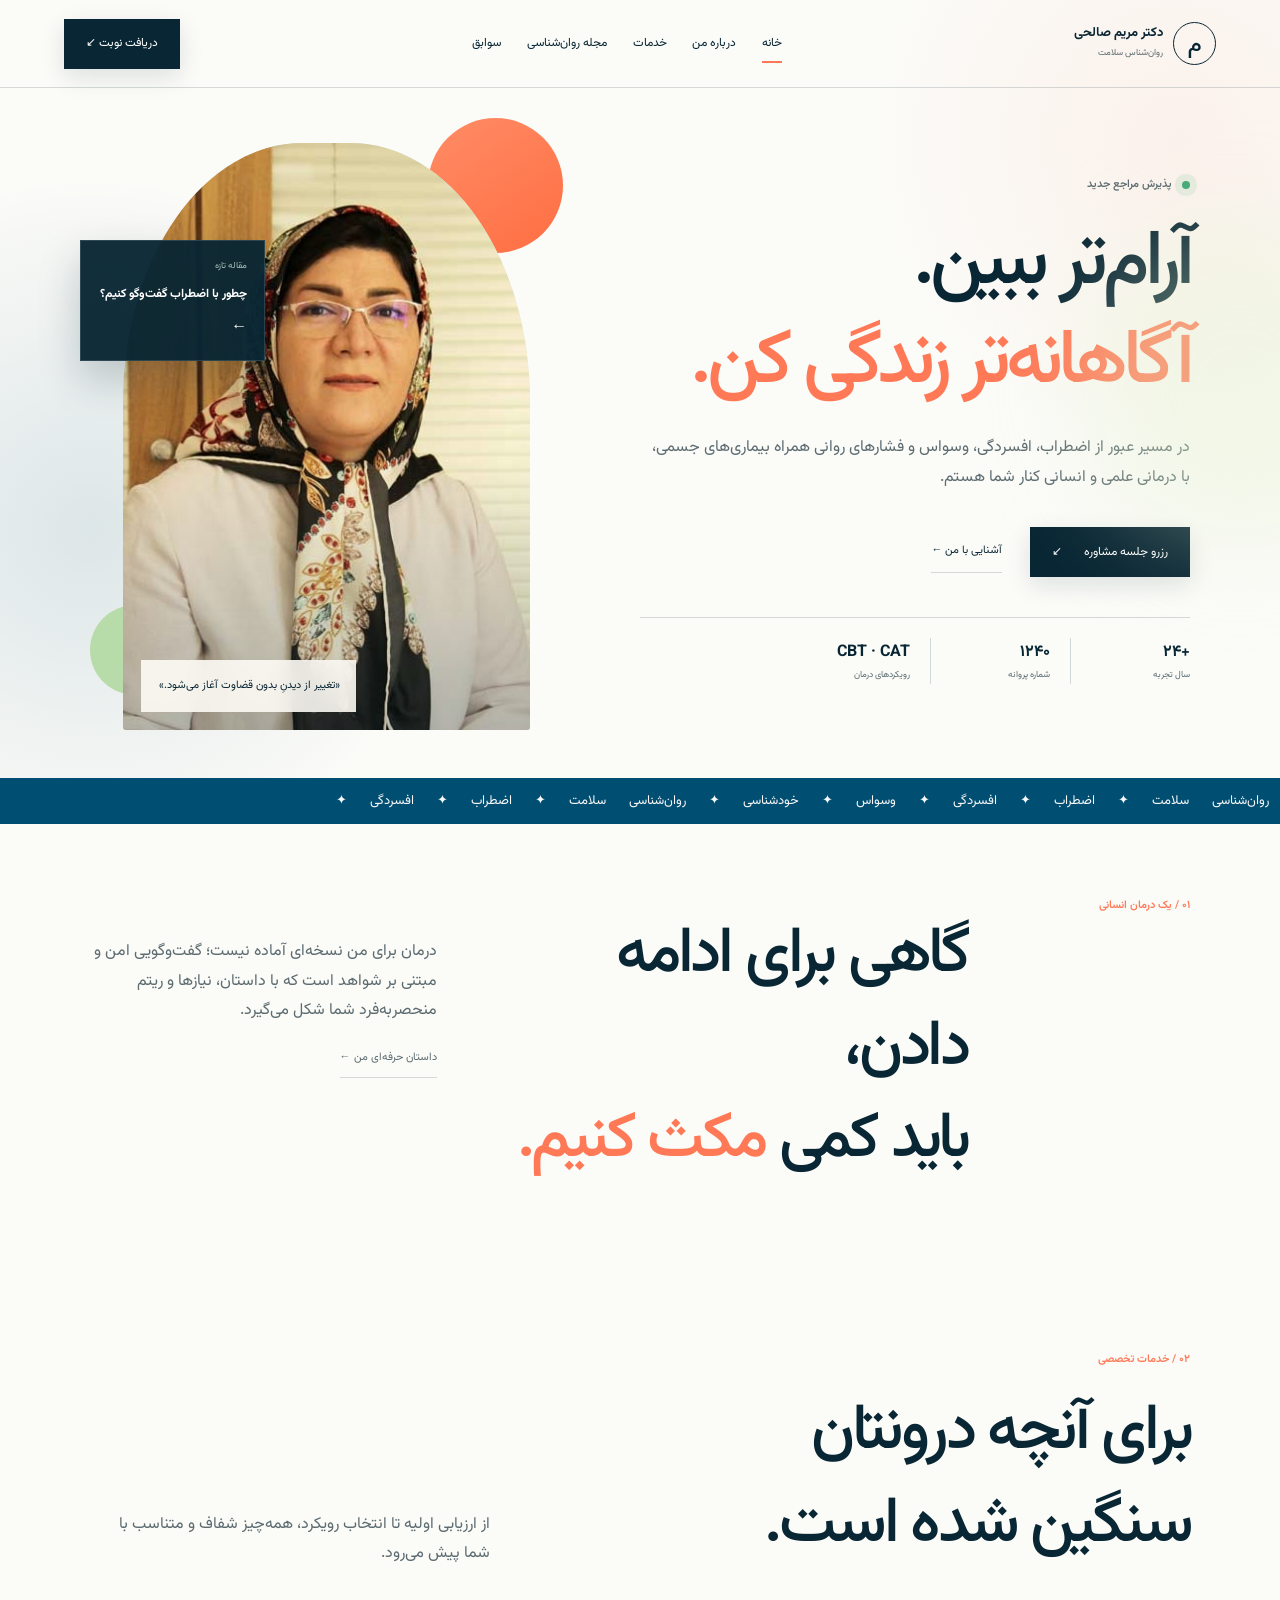
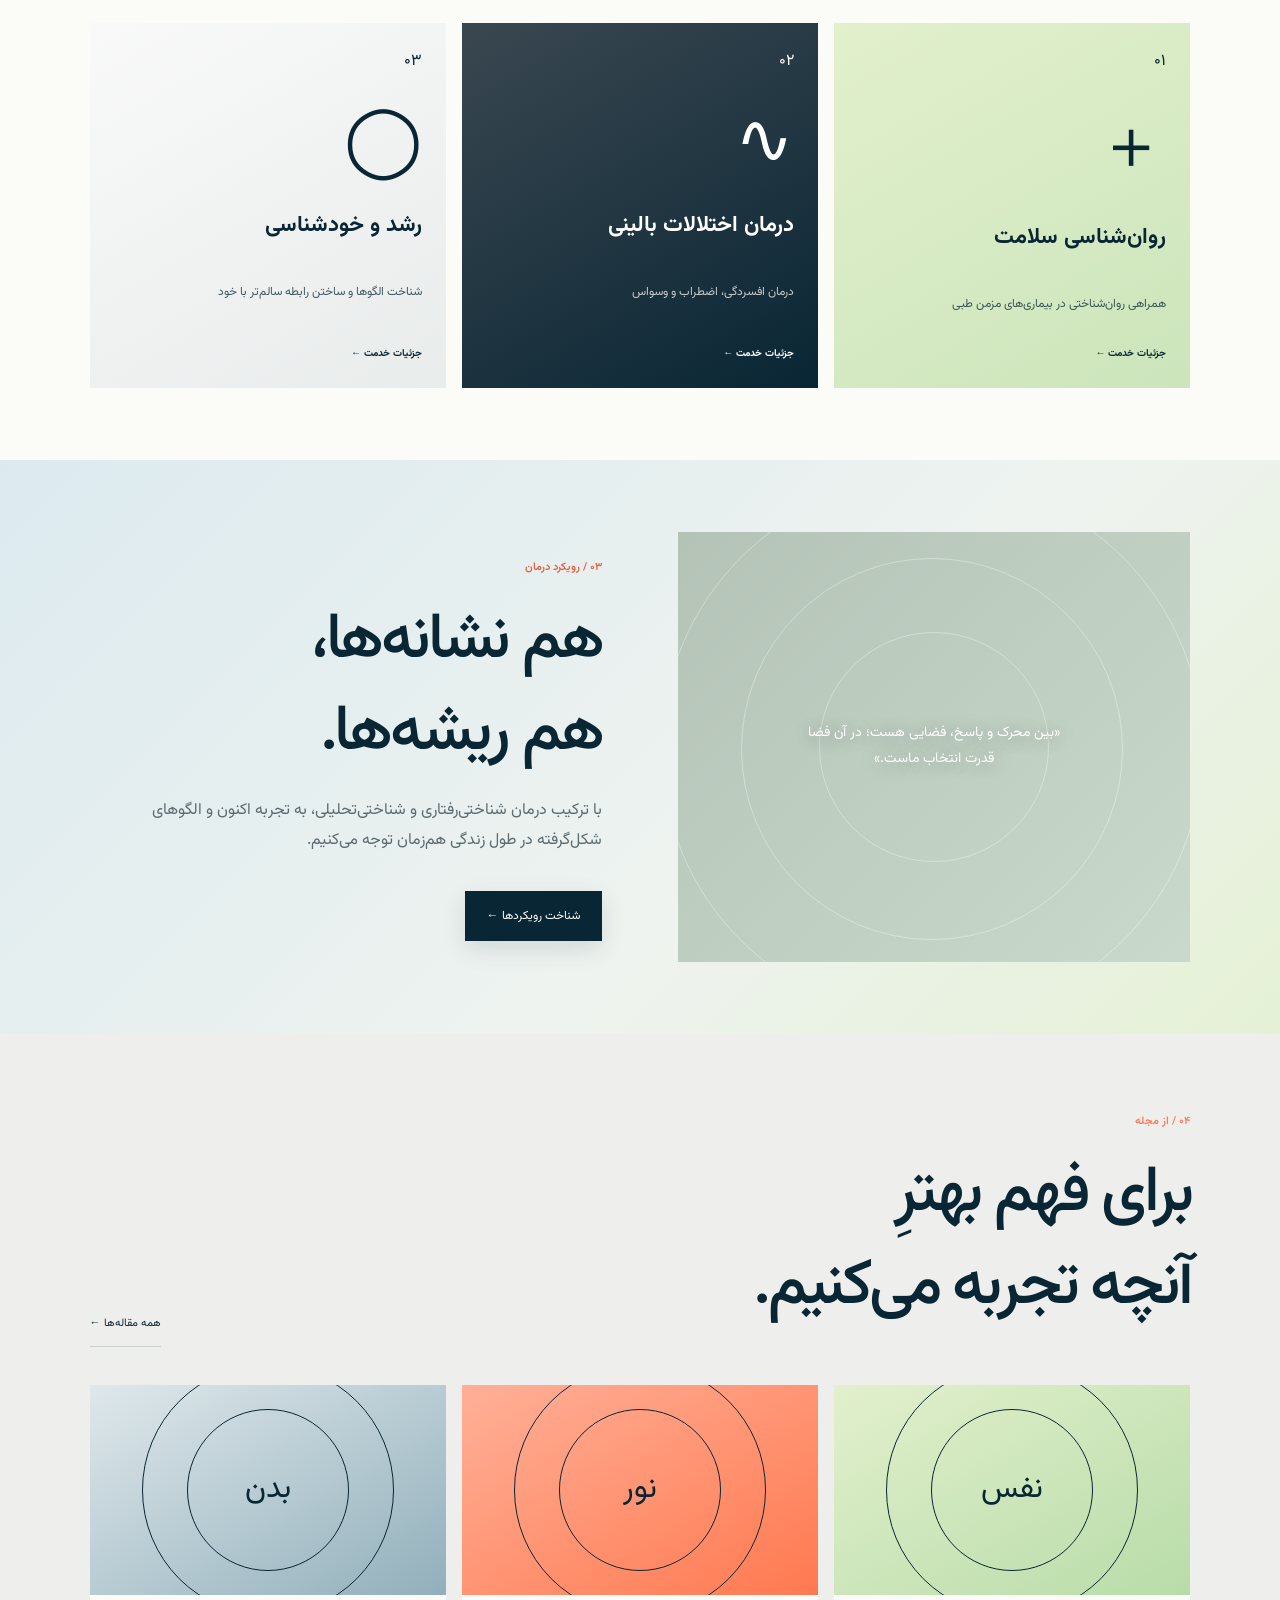
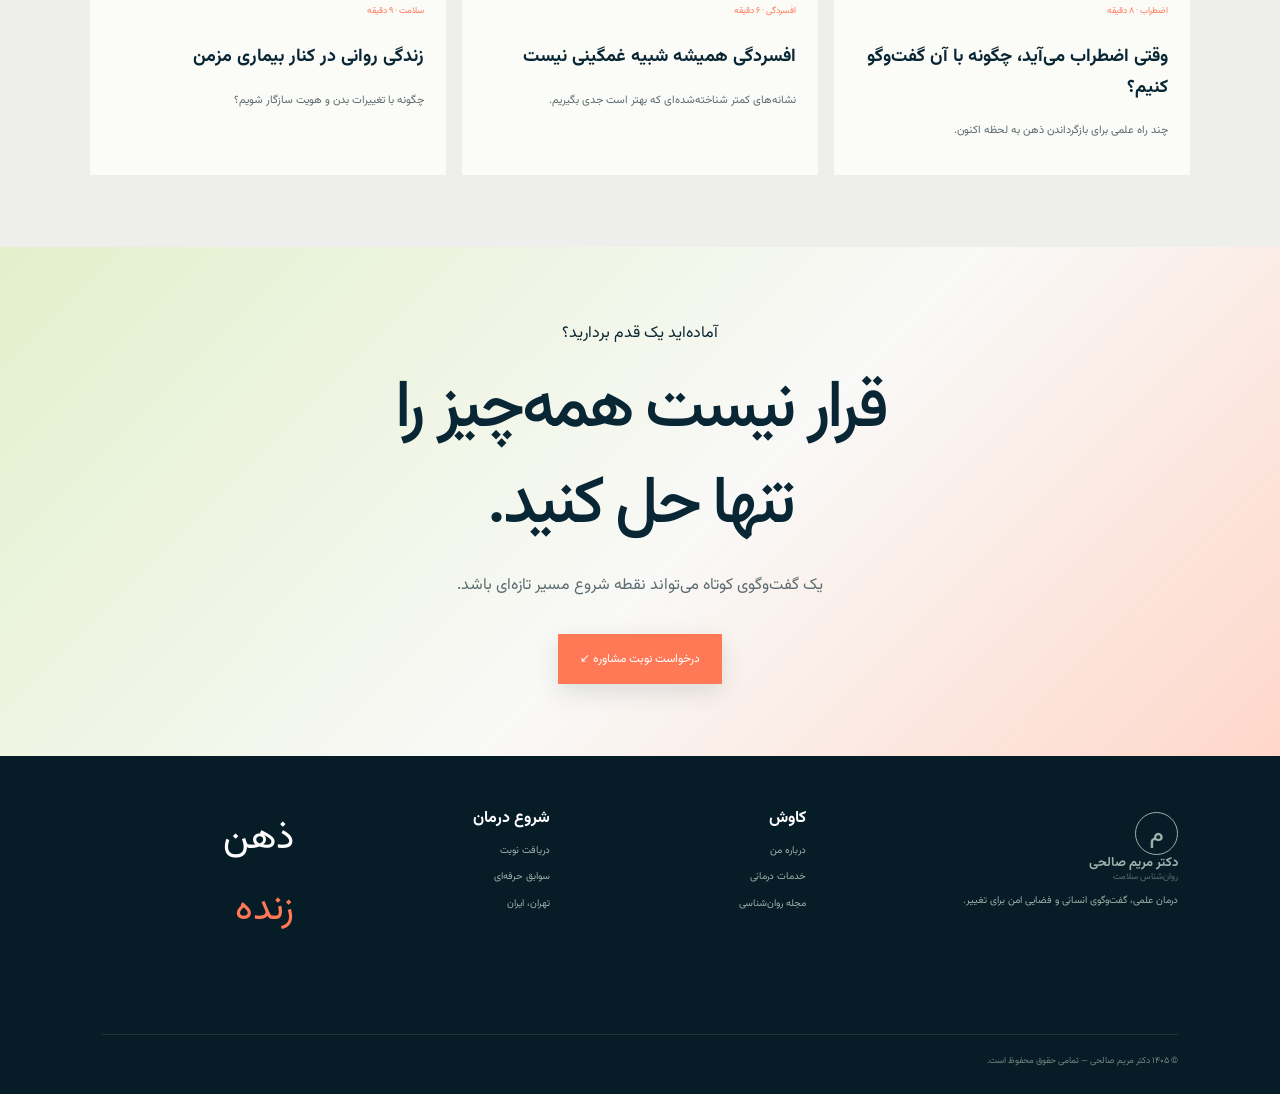
==== commit 06785c27: "Revert "Remove decorative arrows from primary buttons" This reverts commit 98747dca547bf251d6f34cc10" ====
--- a/index.html
+++ b/index.html
@@ -1,35 +1,10 @@
-<!doctype html><html lang="fa" dir="rtl"><head><meta charset="UTF-8"><meta name="viewport" content="width=device-width,initial-scale=1"><title>درباره من | دکتر مریم صالحی</title><link rel="stylesheet" href="styles.css"></head><body data-page="about"><div data-header></div><main id="main"><section class="page-hero"><div class="reveal"><span class="crumb">خانه / درباره من</span><h1>علم در کنار<br><em>همدلی انسانی</em></h1><p>روان‌شناس سلامت و درمانگر بالینی؛ با بیش از دو دهه تجربه در درمان، آموزش و مدیریت خدمات سلامت روان.</p></div><div class="num reveal">۲۴</div></section><section class="content split"><aside class="reveal"><span class="label">نگاه من به درمان</span><p>درمان باید هم علمی باشد، هم انسانی؛ هم نشانه‌های امروز را ببیند، هم داستانی را که آن‌ها را ساخته است.</p><a class="btn" href="appointment.html">دریافت نوبت</a></aside><article class="prose reveal"><h2>درباره دکتر مریم صالحی</h2><p>من روان‌شناس سلامت و درمانگر اختلالات بالینی هستم. بخش بزرگی از تجربه حرفه‌ای‌ام در مرکز مشاوره دانشگاه تهران و همراهی با مراجعانی شکل گرفته است که با اضطراب، افسردگی، وسواس یا فشارهای روانی ناشی از بیماری‌های جسمی روبه‌رو بوده‌اند.</p><p>در اتاق درمان، تلاش می‌کنم فضایی بدون قضاوت بسازم؛ فضایی که در آن بتوان از تجربه‌های دشوار حرف زد، الگوهای تکراری را شناخت و راه‌های تازه‌ای برای مواجهه با زندگی پیدا کرد.</p><div class="quote">«هدف درمان، تبدیل شدن به فردی دیگر نیست؛ نزدیک‌تر شدن به خودِ واقعی و توانمند شماست.»</div><h3>تحصیلات دانشگاهی</h3><ul><li>دکترای تخصصی روان‌شناسی سلامت — دانشگاه تهران</li><li>کارشناسی ارشد روان‌شناسی عمومی — دانشگاه الزهرا</li><li>کارشناسی روان‌شناسی بالینی — دانشگاه تهران</li><li>رتبه ۲ کنکور سراسری سال ۱۳۷۵، سهمیه منطقه ۲</li></ul><h3>اعتبار حرفه‌ای</h3><p>دارای پروانه تخصصی اشتغال و تأیید صلاحیت حرفه‌ای از سازمان نظام روان‌شناسی و مشاوره جمهوری اسلامی ایران با مدرک دکتری، به شماره ۱۲۴۰.</p></article></section></main><div data-footer></div><script src="script.js"></script></body></html>
-
-
-<!doctype html><html lang="fa" dir="rtl"><head><meta charset="UTF-8"><meta name="viewport" content="width=device-width,initial-scale=1"><title>دریافت نوبت | دکتر مریم صالحی</title><link rel="stylesheet" href="styles.css"></head><body data-page="appointment"><div data-header></div><main id="main" class="booking"><section class="booking-info reveal"><span class="label">شروع یک گفت‌وگو</span><h1>شاید امروز، زمانِ<br>شروع کردن باشد.</h1><p>فرم را تکمیل کنید. برای هماهنگی زمان جلسه با شما تماس می‌گیریم. جلسه اول به شناخت مسئله، انتظارات و انتخاب مسیر مناسب درمان اختصاص دارد.</p><p>✓ اطلاعات شما کاملاً محرمانه باقی می‌ماند.<br>✓ مدت جلسه معمولاً ۵۰ دقیقه است.<br>✓ امکان هماهنگی جلسه آنلاین وجود دارد.</p></section><form class="form reveal" novalidate><h2>درخواست وقت مشاوره</h2><p>موارد ستاره‌دار برای هماهنگی ضروری‌اند.</p><label>نام و نام خانوادگی *<input name="name" autocomplete="name" required placeholder="نام شما"></label><label>شماره همراه *<input name="phone" autocomplete="tel" inputmode="tel" required placeholder="۰۹۱۲ ۰۰۰ ۰۰۰۰"></label><label>زمینه مشاوره *<select required><option value="">انتخاب کنید</option><option>اضطراب و افسردگی</option><option>وسواس</option><option>روان‌شناسی سلامت</option><option>رشد و خودشناسی</option></select></label><label>شیوه جلسه *<select required><option value="">انتخاب کنید</option><option>حضوری</option><option>آنلاین</option></select></label><label class="full">توضیح کوتاه <textarea rows="4" placeholder="اگر مایلید کمی درباره دلیل مراجعه بنویسید."></textarea></label><button class="btn" type="submit">ثبت درخواست و تماس برای هماهنگی</button><p class="status" role="status"></p></form></main><div data-footer></div><script src="script.js"></script></body></html>
-
-
-<!doctype html><html lang="fa" dir="rtl"><head><meta charset="UTF-8"><meta name="viewport" content="width=device-width,initial-scale=1"><meta name="description" content="راهنمای علمی و عملی شناخت و مدیریت اضطراب"><title>چگونه با اضطراب گفت‌وگو کنیم؟ | دکتر مریم صالحی</title><link rel="stylesheet" href="styles.css"></head><body data-page="articles"><div data-header></div><main id="main" class="article-page"><header class="article-head reveal"><small>اضطراب · زمان مطالعه ۱۲ دقیقه</small><h1>وقتی اضطراب می‌آید، چگونه با آن گفت‌وگو کنیم؟</h1><p>اضطراب دشمن شما نیست؛ سامانه هشداری است که گاهی صدایش بیش از حد بلند می‌شود.</p></header><div class="cover a1 reveal"><span>نفس</span></div><div class="reading-layout"><aside class="toc reveal"><b>در این مقاله</b><a href="#cycle">چرخه اضطراب</a><a href="#body">تنظیم بدن</a><a href="#thought">فکر یا واقعیت؟</a><a href="#avoidance">دام اجتناب</a><a href="#help">زمان کمک گرفتن</a></aside><article class="article-body reveal"><p class="lead">اگر تجربه اضطراب را فقط به «فکر زیاد» تقلیل بدهیم، نیمی از ماجرا را از دست می‌دهیم. اضطراب رویدادی هم‌زمان در بدن، توجه، فکر و رفتار است. به همین دلیل، گفتنِ «نگران نباش» معمولاً کار نمی‌کند.</p><div class="article-note">این مطلب آموزشی است و جای ارزیابی، تشخیص یا درمان فردی را نمی‌گیرد.</div><h2 id="cycle">اضطراب چگونه خودش را تقویت می‌کند؟</h2><p>چرخه معمولاً با یک محرک شروع می‌شود: یک پیام، درد جسمی، جلسه کاری یا حتی فکری ناگهانی. ذهن خطر را پیش‌بینی می‌کند؛ بدن با تپش قلب، انقباض عضلات یا تغییر تنفس پاسخ می‌دهد؛ سپس همین نشانه‌های بدنی به‌عنوان مدرک خطر تفسیر می‌شوند. فرد برای کاهش فشار، از موقعیت اجتناب می‌کند. آرامش کوتاه‌مدتِ پس از اجتناب، به مغز می‌آموزد که موقعیت واقعاً خطرناک بوده است.</p><p>پس اضطراب فقط یک احساس نیست. چرخه‌ای است که هر جزء آن می‌تواند جزء بعدی را تقویت کند. خبر خوب این است که تغییر در هر حلقه می‌تواند کل چرخه را آهسته‌تر کند.</p><h2 id="body">قدم اول: بدن را به اکنون برگردانید</h2><p>در اوج برانگیختگی، بحث منطقی با ذهن دشوار است. ابتدا باید شدت هشدار بدن را کمی پایین آورد. توجه به تماس پا با زمین، شل کردن آگاهانه شانه‌ها و نام بردن از چند چیز قابل مشاهده، توجه را از آینده فرضی به اکنون قابل مشاهده برمی‌گرداند.</p><h3>یک تمرین دو دقیقه‌ای</h3><ol><li>بدون تلاش برای «عمیق» نفس کشیدن، سرعت تنفس را کمی آهسته کنید.</li><li>بازدم را اندکی طولانی‌تر از دم رها کنید؛ فشار و حبس نفس لازم نیست.</li><li>سه رنگ، دو صدا و یک نقطه تماس بدن با محیط را نام ببرید.</li><li>شدت اضطراب را از صفر تا ده بسنجید؛ هدف رسیدن فوری به صفر نیست.</li></ol><p>مرورهای پژوهشی نشان می‌دهند تمرین‌های تنفسی و بدنی می‌توانند اضطراب لحظه‌ای را کاهش دهند، اما اثر همه روش‌ها یکسان نیست و کیفیت شواهد متغیر است. اگر تمرکز بر تنفس شما را مضطرب‌تر می‌کند، تمرین حسی یا حرکت آرام انتخاب بهتری است.</p><h2 id="thought">قدم دوم: میان فکر و واقعیت فاصله بگذارید</h2><p>ذهن مضطرب معمولاً با زبان قطعیت حرف می‌زند: «حتماً خراب می‌شود»، «نمی‌توانم تحمل کنم»، «این علامت یعنی اتفاق بدی افتاده». هدف، جایگزینی آن‌ها با مثبت‌اندیشی نیست. پرسش دقیق‌تر این است: کدام بخش واقعیت مشاهده‌شده است و کدام بخش پیش‌بینی ذهن؟</p><div class="quote">به‌جای «نباید مضطرب باشم» بگویید: «الان اضطراب را تجربه می‌کنم؛ هنوز می‌توانم قدم بعدی را انتخاب کنم.»</div><p>سه پرسش مفید: شواهد موافق و مخالف این پیش‌بینی چیست؟ اگر دوستم همین فکر را داشت، چه می‌گفتم؟ کوچک‌ترین اقدام قابل انجام در ده دقیقه آینده چیست؟ این پرسش‌ها خطر را انکار نمی‌کنند؛ اندازه آن را واقعی‌تر می‌کنند.</p><h2 id="avoidance">قدم سوم: دام اجتناب را بشناسید</h2><p>لغو جلسه، چک کردن مکرر بدن، اطمینان‌خواهی پی‌درپی یا عقب انداختن تصمیم، در کوتاه‌مدت تسکین می‌دهد. اما اگر اجتناب به پاسخ اصلی تبدیل شود، محدوده زندگی کوچک‌تر می‌شود. در درمان شناختی‌رفتاری، مواجهه تدریجی و برنامه‌ریزی‌شده کمک می‌کند مغز تجربه تازه‌ای ثبت کند: «اضطراب بالا رفت، اما من توانستم بمانم و پایین آمد.»</p><p>مواجهه به معنای پرتاب کردن خود در سخت‌ترین موقعیت نیست. یک نردبان از موقعیت‌های آسان‌تر تا دشوارتر ساخته می‌شود و تمرین با سرعتی انجام می‌گیرد که چالش‌برانگیز اما قابل تحمل باشد.</p><h2 id="help">چه زمانی کمک تخصصی لازم است؟</h2><p>اگر نگرانی بیشتر روزها حضور دارد، کنترل آن دشوار است، خواب یا تمرکز را مختل کرده، به حملات وحشت‌زدگی یا اجتناب گسترده منجر شده یا عملکرد شغلی و رابطه‌ای را کاهش داده است، ارزیابی حرفه‌ای مناسب است. راهنمای NICE برای اضطراب فراگیر، مراقبت مرحله‌ای را توصیه می‌کند: از آموزش و خودیاری هدایت‌شده تا درمان‌های با شدت بالاتر مانند CBT، متناسب با شدت و اختلال عملکرد.</p><p>اگر اضطراب با خطر آسیب به خود، ناتوانی جدی در مراقبت از خود یا بحران شدید همراه است، کمک فوری از خدمات اورژانسی و سلامت روان ضروری است.</p><h2>جمع‌بندی</h2><p>هدف، حذف کامل اضطراب نیست. هدف این است که اضطراب از راننده زندگی به یکی از مسافران آن تبدیل شود: شنیده شود، اما فرمان را در دست نگیرد.</p><section class="sources"><h2>منابع و مطالعه بیشتر</h2><ol><li><a href="https://www.nice.org.uk/guidance/cg113/chapter/Recommendations" target="_blank" rel="noopener">NICE — Generalised anxiety disorder and panic disorder in adults</a></li><li><a href="https://pmc.ncbi.nlm.nih.gov/articles/PMC11203600/" target="_blank" rel="noopener">Chin et al. — Systematic review of brief interventions for state anxiety (2024)</a></li><li><a href="https://pmc.ncbi.nlm.nih.gov/articles/PMC8302658/" target="_blank" rel="noopener">Leyro et al. — Respiratory therapy for anxiety: meta-analytic review</a></li><li><a href="https://pmc.ncbi.nlm.nih.gov/articles/PMC10741869/" target="_blank" rel="noopener">Bentley et al. — Breathing practices for stress and anxiety reduction</a></li></ol></section><div class="article-nav"><a href="articles.html">→ بازگشت به مجله</a><a href="article-depression.html">مقاله بعد: افسردگی ←</a></div></article></div></main><div data-footer></div><script src="script.js"></script></body></html>
-
-
-<!doctype html><html lang="fa" dir="rtl"><head><meta charset="UTF-8"><meta name="viewport" content="width=device-width,initial-scale=1"><meta name="description" content="سازگاری روانی و حفظ کیفیت زندگی در کنار بیماری مزمن"><title>زندگی روانی در کنار بیماری مزمن | دکتر مریم صالحی</title><link rel="stylesheet" href="styles.css"></head><body data-page="articles"><div data-header></div><main id="main" class="article-page"><header class="article-head reveal"><small>روان‌شناسی سلامت · زمان مطالعه ۱۳ دقیقه</small><h1>زندگی روانی در کنار بیماری مزمن</h1><p>بیماری بخشی از زندگی می‌شود، اما لازم نیست تمام هویت فرد را تعریف کند.</p></header><div class="cover a3 reveal"><span>بدن</span></div><div class="reading-layout"><aside class="toc reveal"><b>در این مقاله</b><a href="#event">پس از تشخیص</a><a href="#grief">سوگ و پذیرش</a><a href="#identity">هویت</a><a href="#uncertainty">عدم قطعیت</a><a href="#support">کمک تخصصی</a></aside><article class="article-body reveal"><p class="lead">تشخیص بیماری مزمن فقط یک خبر پزشکی نیست. زمان را به «قبل» و «بعد» تقسیم می‌کند و می‌تواند رابطه فرد با بدن، آینده، کار، خانواده و احساس کنترل را تغییر دهد.</p><div class="article-note">این مقاله درباره جنبه‌های روان‌شناختی است. تصمیم‌های پزشکی باید با تیم درمان جسمی گرفته شوند.</div><h2 id="event">بعد از تشخیص چه اتفاقی می‌افتد؟</h2><p>بعضی افراد شوکه می‌شوند، بعضی به جست‌وجوی بی‌وقفه اطلاعات روی می‌آورند و بعضی مدتی خبر را جدی نمی‌گیرند. هیچ واکنش واحدی وجود ندارد. نوع بیماری، پیش‌آگهی، درد، محدودیت‌ها، حمایت اجتماعی و تجربه‌های قبلی فرد، همگی بر سازگاری اثر می‌گذارند.</p><p>مسئله فقط ترس از نشانه‌ها نیست. نقش‌های خانوادگی ممکن است تغییر کنند، برنامه شغلی نیاز به بازنگری داشته باشد و بدن از چیزی بدیهی به موضوعی دائماً زیر نظر تبدیل شود. این مجموعه فشارها توضیح می‌دهد چرا سلامت جسم و روان باید یکپارچه دیده شوند.</p><h2 id="grief">سوگ برای زندگی‌ای که انتظارش را داشتیم</h2><p>فرد ممکن است برای توانایی از دست‌رفته، تصویر قبلی از آینده یا استقلال پیشین سوگواری کند. خشم، انکار، اندوه و حس بی‌عدالتی الزاماً نشانه سازگاری بد نیستند؛ می‌توانند بخشی از پردازش تغییر باشند.</p><p>پذیرش در روان‌شناسی به معنای دوست داشتن بیماری یا دست کشیدن از درمان نیست. پذیرش یعنی انرژیِ جنگیدن با واقعیتِ موجود را به تصمیم‌هایی منتقل کنیم که هنوز در اختیار ما هستند. این فرایند خطی نیست. یک آزمایش جدید یا عود نشانه‌ها می‌تواند احساس‌های قدیمی را دوباره فعال کند.</p><div class="quote">روز دشوار، شکست درمان یا بازگشت به نقطه اول نیست. سازگاری بیشتر شبیه تنظیم مداوم بادبان است تا رسیدن به دریایی کاملاً آرام.</div><h2 id="identity">هویت شما بزرگ‌تر از تشخیص است</h2><p>وقتی ملاقات‌های پزشکی، داروها و نشانه‌ها بخش زیادی از روز را می‌گیرند، بیماری می‌تواند تمام روایت زندگی را اشغال کند. زبان یک مداخله کوچک اما مهم است: «من دیابت هستم» با «من فردی هستم که با دیابت زندگی می‌کنم» یک تجربه روانی نمی‌سازد.</p><p>تمرین مفید این است که فهرستی از نقش‌ها و ارزش‌هایی بنویسیم که مستقل از وضعیت جسمی‌اند: دوست، والد، یادگیرنده، هنرمند، فرد قابل اعتماد یا کسی که از طبیعت لذت می‌برد. سپس برای یکی از آن‌ها یک اقدام متناسب با انرژی و محدودیت‌های امروز طراحی کنیم.</p><h2 id="uncertainty">زندگی با عدم قطعیت</h2><p>بیماری مزمن پاسخ قطعی برای همه پرسش‌ها نمی‌دهد. ذهن برای کاهش عدم قطعیت ممکن است بدن را مکرر بررسی کند، در اینترنت جست‌وجوی بی‌پایان انجام دهد یا از هر فعالیتی که نشانه‌ای ایجاد می‌کند کنار بکشد. این رفتارها گاهی اطلاعات مفید می‌دهند، اما وقتی اجباری شوند اضطراب سلامت را تقویت می‌کنند.</p><h3>دایره کنترل را دقیق‌تر کنید</h3><ul><li><b>در اختیار من:</b> مصرف دارو طبق دستور، ثبت پرسش‌ها، خواب و تغذیه در حد امکان، درخواست حمایت.</li><li><b>قابل تأثیر اما نه کنترل کامل:</b> روند درمان، همکاری خانواده، برنامه کاری.</li><li><b>خارج از اختیار:</b> گذشته، وجود بیماری و پیش‌بینی قطعی آینده.</li></ul><p>این تقسیم‌بندی قرار نیست نگرانی را حذف کند. کمک می‌کند انرژی محدود فرد صرف بخش‌هایی شود که امکان عمل در آن‌ها بیشتر است.</p><h2>ارتباط با خانواده و تیم درمان</h2><p>اطرافیان ممکن است از سر محبت، بیماری را کوچک کنند یا بیش از حد مراقبت کنند. درخواست روشن مؤثرتر از انتظار برای حدس زدن است: «وقتی درباره نتیجه آزمایش نگرانم، فعلاً شنیده شدن می‌خواهم، نه راه‌حل.» در ارتباط با پزشک نیز فهرست کوتاه پرسش‌ها، همراه داشتن فرد قابل اعتماد و درخواست توضیح ساده می‌تواند حس مشارکت را بیشتر کند.</p><h2 id="support">کمک روان‌شناختی چه تغییری ایجاد می‌کند؟</h2><p>مرورهای نظام‌مند نشان داده‌اند مداخلات روان‌شناختی در برخی بیماری‌های مزمن می‌توانند دست‌کم بعضی ابعاد کیفیت زندگی، پریشانی روانی و سازگاری را بهبود دهند؛ اما نوع بیماری، کیفیت مطالعات و ماندگاری اثر متفاوت است. بنابراین ادعای «یک روش برای همه» با شواهد سازگار نیست.</p><p>راهنمای NICE برای افسردگی همراه مشکل جسمی مزمن، انتخاب درمان را بر اساس شدت افسردگی، مسیر بیماری، ترجیح فرد، عوارض و تداخل دارویی توصیه می‌کند. CBT فردی یا گروهی و در مواردی درمان زوجی از گزینه‌های روان‌شناختی‌اند. هماهنگی میان تیم جسم و روان اهمیت ویژه دارد.</p><p>اگر نگرانی، خلق پایین، بی‌خوابی، اجتناب یا احساس بی‌معنایی پایدار شده و مراقبت پزشکی یا زندگی روزمره را مختل کرده است، دریافت کمک تخصصی بخشی از درمان بیماری است، نه موضوعی حاشیه‌ای.</p><h2>جمع‌بندی</h2><p>سازگاری با بیماری مزمن به معنای بازگشت اجباری به زندگی قبل نیست. گاهی به معنای ساختن روایتی تازه است: روایتی که در آن محدودیت واقعی دیده می‌شود، اما امکان انتخاب، رابطه و معنا نیز از تصویر حذف نمی‌شود.</p><section class="sources"><h2>منابع و مطالعه بیشتر</h2><ol><li><a href="https://www.nice.org.uk/guidance/cg91/chapter/Recommendations" target="_blank" rel="noopener">NICE — Depression with a chronic physical health problem</a></li><li><a href="https://www.nimh.nih.gov/health/publications/chronic-illness-mental-health" target="_blank" rel="noopener">NIMH — Understanding the link between chronic disease and depression</a></li><li><a href="https://pmc.ncbi.nlm.nih.gov/articles/PMC9092922/" target="_blank" rel="noopener">Psychosocial interventions after a new chronic disease diagnosis: systematic review</a></li><li><a href="https://pmc.ncbi.nlm.nih.gov/articles/PMC5870214/" target="_blank" rel="noopener">Psychological interventions and quality of life in long-term conditions</a></li><li><a href="https://pmc.ncbi.nlm.nih.gov/articles/PMC8045767/" target="_blank" rel="noopener">Single-session ACT for chronic health conditions: systematic review</a></li><li><a href="https://pmc.ncbi.nlm.nih.gov/articles/PMC10141870/" target="_blank" rel="noopener">Internet and mobile CBT for chronic diseases: systematic review</a></li></ol></section><div class="article-nav"><a href="article-depression.html">→ مقاله قبل: افسردگی</a><a href="appointment.html">درخواست جلسه مشاوره ←</a></div></article></div></main><div data-footer></div><script src="script.js"></script></body></html>
-
-
-<!doctype html><html lang="fa" dir="rtl"><head><meta charset="UTF-8"><meta name="viewport" content="width=device-width,initial-scale=1"><meta name="description" content="نشانه‌های کمتر شناخته‌شده افسردگی و مسیر کمک گرفتن"><title>افسردگی همیشه شبیه غمگینی نیست | دکتر مریم صالحی</title><link rel="stylesheet" href="styles.css"></head><body data-page="articles"><div data-header></div><main id="main" class="article-page"><header class="article-head reveal"><small>افسردگی · زمان مطالعه ۱۱ دقیقه</small><h1>افسردگی همیشه شبیه غمگینی نیست</h1><p>گاهی پشت خستگی، تحریک‌پذیری، بی‌تصمیمی یا بی‌حسی پنهان می‌شود.</p></header><div class="cover a2 reveal"><span>نور</span></div><div class="reading-layout"><aside class="toc reveal"><b>در این مقاله</b><a href="#not-sad">فراتر از غم</a><a href="#hidden">نشانه‌های پنهان</a><a href="#difference">تفاوت با خستگی</a><a href="#action">قدم‌های اولیه</a><a href="#risk">نشانه‌های خطر</a></aside><article class="article-body reveal"><p class="lead">بعضی افراد افسرده صبح سر کار می‌روند، لبخند می‌زنند و مسئولیت‌هایشان را انجام می‌دهند؛ اما هر کار ساده برایشان به اندازه بالا رفتن از یک شیب تند انرژی می‌برد. ظاهر عملکرد همیشه شدت رنج را نشان نمی‌دهد.</p><div class="article-note">این مطلب برای آگاهی عمومی است و تشخیص افسردگی به ارزیابی جامع متخصص نیاز دارد.</div><h2 id="not-sad">چرا افسردگی فقط غمگینی نیست؟</h2><p>غم واکنشی طبیعی به فقدان و ناکامی است و معمولاً با موقعیت ارتباطی روشن دارد. افسردگی می‌تواند شامل خلق پایین باشد، اما دو هسته مهم دیگر نیز دارد: کاهش علاقه یا لذت و افت محسوس انرژی. راهنمای NICE تأکید می‌کند ارزیابی نباید فقط شمارش نشانه‌ها باشد؛ مدت، شدت، سابقه، اختلال عملکرد، وضعیت جسمی و شرایط اجتماعی هم اهمیت دارند.</p><p>فرد ممکن است بگوید «غمگین نیستم؛ فقط هیچ چیز برایم معنایی ندارد» یا «احساس خاصی ندارم». این بی‌حسی هیجانی یا ناتوانی در تجربه لذت، گاهی از غم آشکار مهم‌تر است.</p><h2 id="hidden">نشانه‌هایی که کمتر دیده می‌شوند</h2><h3>تحریک‌پذیری به جای اشک</h3><p>کم شدن تحمل، واکنش تند به اتفاق‌های کوچک و احساس بی‌قراری می‌تواند بخشی از افسردگی باشد. منابع NIMH تحریک‌پذیری، ناامیدی، بی‌قراری، خستگی و مشکلات تمرکز را در کنار خلق پایین و کاهش لذت از نشانه‌های ممکن می‌دانند.</p><h3>خستگی و کند شدن</h3><p>این خستگی با یک شب استراحت کاملاً برطرف نمی‌شود. شروع دوش گرفتن، پاسخ دادن به پیام یا آماده کردن غذا ممکن است به تصمیمی سنگین تبدیل شود. بعضی افراد کندی فکر و حرکت را تجربه می‌کنند و بعضی دیگر بی‌قراری واضح دارند.</p><h3>تصمیم‌گیری دشوار</h3><p>افسردگی منابع توجه را محدود می‌کند. انتخاب‌های معمولی طولانی می‌شوند و فرد ممکن است این دشواری را به «بی‌عرضگی» نسبت دهد. این تفسیر انتقادی، احساس گناه و کناره‌گیری را بیشتر می‌کند.</p><h3>دردها و شکایت‌های جسمی</h3><p>تغییر خواب و اشتها، سردرد، دردهای مبهم یا تشدید مشکلات جسمی ممکن است همراه افسردگی باشند. با این حال، این علائم می‌توانند علت پزشکی هم داشته باشند؛ بنابراین بررسی جسمی و روانی باید کنار هم انجام شود.</p><h2 id="difference">چطور افسردگی را از خستگی معمولی تشخیص دهیم؟</h2><p>یک نشانه به‌تنهایی پاسخ نمی‌دهد. الگو مهم است: آیا تغییرها بیشتر روزها و دست‌کم حدود دو هفته ادامه یافته‌اند؟ آیا علاقه، کار، رابطه یا مراقبت از خود آسیب دیده است؟ آیا ناامیدی یا احساس بی‌ارزشی حضور دارد؟ آیا سابقه دوره‌های مشابه یا دوره‌هایی از افزایش غیرعادی انرژی و خلق وجود دارد؟ پاسخ‌ها باید در ارزیابی حرفه‌ای کنار هم قرار گیرند.</p><div class="quote">افسردگی ضعف اراده نیست. وقتی ظرفیت عمل پایین آمده، سرزنش کردن خود همان چیزی را کم می‌کند که برای بهبود لازم است: انرژی.</div><h2 id="action">قدم‌های اولیه‌ای که واقع‌بینانه‌اند</h2><p>توصیه «بیشتر تلاش کن» معمولاً بی‌فایده است. فعال‌سازی رفتاری از منطق دیگری استفاده می‌کند: منتظر انگیزه نمی‌مانیم؛ یک عمل کوچک، مشخص و ارزش‌محور را برنامه‌ریزی می‌کنیم تا امکان تجربه پاداش دوباره ایجاد شود. مرور کاکرین روی ۵۳ مطالعه نشان داده فعال‌سازی رفتاری می‌تواند کمک‌کننده باشد، هرچند اطمینان به بخشی از شواهد پایین تا متوسط است و اثر بلندمدت هنوز قطعیت کمتری دارد.</p><ul><li>کار را آن‌قدر کوچک کنید که شروعش ممکن باشد: پنج دقیقه راه رفتن، نه «ورزش کامل».</li><li>فعالیت‌ها را در سه گروه نگه دارید: مراقبت از بدن، ارتباط با دیگران و حس انجام دادن.</li><li>قبل و بعد فعالیت، خلق و انرژی را ثبت کنید؛ هدف جمع کردن داده است، نه مجبور کردن خود به شادی.</li><li>خواب، داروها، بیماری‌های جسمی و مصرف مواد را در ارزیابی نادیده نگیرید.</li></ul><h2 id="risk">چه زمانی باید سریع‌تر کمک گرفت؟</h2><p>اگر نشانه‌ها پایدارند، عملکرد را مختل کرده‌اند یا رو به بدتر شدن‌اند، مراجعه به روان‌شناس یا روان‌پزشک مناسب است. وجود فکر مرگ، آسیب به خود، نقشه خودکشی، ناتوانی در مراقبت از خود یا خطر برای دیگران یک وضعیت فوری است. در چنین شرایطی فرد نباید تنها بماند و باید با اورژانس محل زندگی یا خدمات بحران تماس گرفته شود.</p><p>درمان می‌تواند شامل روان‌درمانی، دارو یا ترکیبی از آن‌ها باشد. انتخاب به شدت، سابقه، ترجیح فرد، بیماری‌های همراه و پاسخ به درمان‌های قبلی بستگی دارد؛ تصمیم دارویی باید با پزشک گرفته شود.</p><h2>جمع‌بندی</h2><p>دیدن افسردگی از پشت نقاب عملکرد، اولین قدم است. سؤال بهتر از «چرا خودت را جمع نمی‌کنی؟» این است: «این روزها انجام دادن چه چیزی از همیشه سخت‌تر شده و چه کمکی می‌تواند بارش را کمی سبک‌تر کند؟»</p><section class="sources"><h2>منابع و مطالعه بیشتر</h2><ol><li><a href="https://www.nice.org.uk/guidance/ng222/chapter/Recommendations" target="_blank" rel="noopener">NICE — Depression in adults: treatment and management</a></li><li><a href="https://www.nimh.nih.gov/sites/default/files/documents/health/publications/depression/depression.pdf" target="_blank" rel="noopener">NIMH — Depression</a></li><li><a href="https://pmc.ncbi.nlm.nih.gov/articles/PMC7414881/" target="_blank" rel="noopener">Disentangling fatigue from anhedonia: a scoping review</a></li><li><a href="https://doi.org/10.1002/14651858.CD013305.pub2" target="_blank" rel="noopener">Cochrane — Behavioural activation therapy for depression in adults</a></li><li><a href="https://pmc.ncbi.nlm.nih.gov/articles/PMC10251223/" target="_blank" rel="noopener">Internet-based behavioral activation: systematic review and meta-analysis</a></li></ol></section><div class="article-nav"><a href="article-anxiety.html">→ مقاله قبل: اضطراب</a><a href="article-chronic-illness.html">مقاله بعد: بیماری مزمن ←</a></div></article></div></main><div data-footer></div><script src="script.js"></script></body></html>
-
-
-<!doctype html><html lang="fa" dir="rtl"><head><meta charset="UTF-8"><meta name="viewport" content="width=device-width,initial-scale=1"><meta name="description" content="مقاله‌های روان‌شناسی دکتر مریم صالحی درباره اضطراب، افسردگی و سلامت روان"><title>مجله روان‌شناسی | دکتر مریم صالحی</title><link rel="stylesheet" href="styles.css"></head><body data-page="articles"><div data-header></div><main id="main"><section class="mag-hero"><div class="reveal"><span class="crumb">خانه / مجله روان‌شناسی</span><h1>ذهن، بدن<br>و <em>زندگی روزمره</em></h1><p>مطالبی برای فهم دقیق‌تر تجربه‌های روانی؛ ساده، علمی و دور از نسخه‌های فوری.</p></div><div class="mag-word reveal">فهم</div></section><section class="featured-story section"><a href="article-anxiety.html" class="featured-art reveal"><span>پرونده ویژه / اضطراب</span><b>نفس</b><i></i></a><div class="featured-copy reveal"><small>۱۲ دقیقه مطالعه · به‌روزرسانی مرداد ۱۴۰۵</small><h2>وقتی اضطراب می‌آید، چگونه با آن گفت‌وگو کنیم؟</h2><p>اضطراب دشمنی نیست که باید شکستش داد. سامانه هشداری است که گاهی حساس‌تر از حد لازم کار می‌کند. در این راهنمای کامل، از چرخه اضطراب تا تمرین‌های مؤثر و زمان مراجعه تخصصی را مرور می‌کنیم.</p><a class="btn" href="article-anxiety.html">خواندن پرونده کامل</a></div></section><section class="content magazine-list"><div class="mag-toolbar reveal"><div><span class="label">آرشیو مجله</span><h2>مطالعه بر اساس موضوع</h2></div><div class="filters"><button class="active" data-filter="all">همه</button><button data-filter="anxiety">اضطراب</button><button data-filter="mood">خلق</button><button data-filter="health">سلامت</button></div></div><div class="articles"><a class="article reveal" data-topic="anxiety" href="article-anxiety.html"><div class="article-art a1">نفس</div><small>اضطراب · ۱۲ دقیقه</small><h3>وقتی اضطراب می‌آید، چگونه با آن گفت‌وگو کنیم؟</h3><p>چرخه اضطراب، تنظیم بدن، کار با افکار و نشانه‌های نیاز به درمان.</p></a><a class="article reveal delay" data-topic="mood" href="article-depression.html"><div class="article-art a2">نور</div><small>افسردگی · ۱۱ دقیقه</small><h3>افسردگی همیشه شبیه غمگینی نیست</h3><p>نشانه‌های پنهان، افت عملکرد، فعال‌سازی رفتاری و مسیر کمک گرفتن.</p></a><a class="article reveal delay2" data-topic="health" href="article-chronic-illness.html"><div class="article-art a3">بدن</div><small>روان‌شناسی سلامت · ۱۳ دقیقه</small><h3>زندگی روانی در کنار بیماری مزمن</h3><p>سوگ، هویت، عدم قطعیت و راه‌های سازگاری با زندگی تازه.</p></a></div></section><section class="mag-quote section reveal"><span>یادداشت سردبیر</span><q>دانستن قرار نیست جای درمان را بگیرد؛ قرار است کمک کند سؤال دقیق‌تری از خودمان و درمانگرمان بپرسیم.</q><a href="appointment.html">گفت‌وگو با درمانگر ←</a></section></main><div data-footer></div><script src="script.js"></script></body></html>
-
-
-<!doctype html><html lang="fa" dir="rtl"><head><meta charset="UTF-8"><meta name="viewport" content="width=device-width,initial-scale=1"><title>سوابق حرفه‌ای | دکتر مریم صالحی</title><link rel="stylesheet" href="styles.css"></head><body data-page="experience"><div data-header></div><main id="main"><section class="page-hero"><div class="reveal"><span class="crumb">خانه / سوابق</span><h1>تجربه‌ای ریشه‌دار<br><em>در دانشگاه و درمان</em></h1><p>بیش از دو دهه فعالیت بالینی، مدیریتی و آموزشی در مراکز دانشگاهی و تخصصی.</p></div><div class="num reveal">۱۳۸۰</div></section><section class="content"><div class="cards"><article class="detail reveal"><span class="label">۱۳۹۸ — اکنون</span><h2>مشاور گروه تخصصی مشاوره و خدمات روان‌شناختی دلسا</h2></article><article class="detail reveal"><span class="label">۱۴۰۰ — ۱۴۰۱</span><h2>معاون مرکز مشاوره دانشگاه تهران</h2></article><article class="detail reveal"><span class="label">۱۳۹۴ — ۱۳۹۹</span><h2>معاون برنامه‌ریزی اداره کل برنامه، بودجه و تحول سازمانی دانشگاه تهران</h2></article><article class="detail reveal"><span class="label">۱۳۸۰ — ۱۳۹۴</span><h2>کارشناس مشاور و سوپروایزر مرکز مشاوره دانشگاه تهران</h2></article><article class="detail reveal"><span class="label">سایر مسئولیت‌ها</span><p>مسئول مرکز مشاوره مجتمع خوابگاه‌های فاطمیه؛ مشاور و سخنران شرکت عملیات غیرصنعتی پازارگاد؛ مشاور مراکز خصوصی از جمله مؤسسه مهر پروین؛ مسئول اجرای طرح پیشگیری اجتماع‌محور و دبیر کمیته پیشگیری از آسیب‌های اجتماعی در خوابگاه‌های دانشگاه تهران.</p></article></div></section></main><div data-footer></div><script src="script.js"></script></body></html>
-
-
 <!doctype html><html lang="fa" dir="rtl"><head><meta charset="UTF-8"><meta name="viewport" content="width=device-width,initial-scale=1"><meta name="theme-color" content="#173d37"><meta name="description" content="دکتر مریم صالحی، روان‌شناس سلامت و درمانگر بالینی"><title>دکتر مریم صالحی | روان‌شناس سلامت</title><link rel="stylesheet" href="styles.css"></head><body data-page="home"><div data-header></div><main>
-<section class="hero"><div class="hero-copy reveal"><p class="kicker"><i></i> پذیرش مراجع جدید</p><h1>آرام‌تر ببین.<br><em>آگاهانه‌تر زندگی کن.</em></h1><p>در مسیر عبور از اضطراب، افسردگی، وسواس و فشارهای روانی همراه بیماری‌های جسمی، با درمانی علمی و انسانی کنار شما هستم.</p><div class="actions"><a class="btn" href="appointment.html">رزرو جلسه مشاوره </a><a class="text-link" href="about.html">آشنایی با من ←</a></div><div class="proof"><div><b>+۲۴</b><span>سال تجربه</span></div><div><b>۱۲۴۰</b><span>شماره پروانه</span></div><div><b>CBT · CAT</b><span>رویکردهای درمان</span></div></div></div>
+<section class="hero"><div class="hero-copy reveal"><p class="kicker"><i></i> پذیرش مراجع جدید</p><h1>آرام‌تر ببین.<br><em>آگاهانه‌تر زندگی کن.</em></h1><p>در مسیر عبور از اضطراب، افسردگی، وسواس و فشارهای روانی همراه بیماری‌های جسمی، با درمانی علمی و انسانی کنار شما هستم.</p><div class="actions"><a class="btn" href="appointment.html">رزرو جلسه مشاوره <span>↙</span></a><a class="text-link" href="about.html">آشنایی با من ←</a></div><div class="proof"><div><b>+۲۴</b><span>سال تجربه</span></div><div><b>۱۲۴۰</b><span>شماره پروانه</span></div><div><b>CBT · CAT</b><span>رویکردهای درمان</span></div></div></div>
 <div class="hero-art reveal delay"><div class="orb coral"></div><div class="orb sage"></div><div class="portrait"><svg viewBox="0 0 560 660" role="img" aria-label="پرتره هنری روان‌شناس"><path fill="#c5a48d" d="M125 660c12-115 59-168 132-195-39-38-62-99-51-165 14-83 66-137 137-130 72 8 111 72 100 154-8 61-38 112-78 141 79 24 126 84 140 195z"/><g fill="none" stroke="#173d37" stroke-width="2.2" stroke-linecap="round"><path d="M307 165c-69 12-106 77-101 142 5 71 39 132 99 159M310 176c76-17 144 39 135 132-6 68-36 125-86 158M272 276c20-12 41-11 59 2M371 281c20-9 38-5 53 8M344 297c-7 29-9 56 9 67 9 6 21 4 30 0M315 391c29 20 60 21 89 0M257 467c-78 26-119 88-132 193M365 467c86 22 129 89 140 193"/></g></svg><q>تغییر از دیدنِ بدون قضاوت آغاز می‌شود.</q></div><a class="fresh" href="article-anxiety.html"><small>مقاله تازه</small><b>چطور با اضطراب گفت‌وگو کنیم؟</b><span>←</span></a></div></section>
 <div class="marquee"><div>روان‌شناسی سلامت ✦ اضطراب ✦ افسردگی ✦ وسواس ✦ خودشناسی ✦ روان‌شناسی سلامت ✦ اضطراب ✦ افسردگی ✦</div></div>
 <section class="intro section"><span class="label reveal">۰۱ / یک درمان انسانی</span><h2 class="reveal">گاهی برای ادامه دادن،<br>باید کمی <em>مکث کنیم.</em></h2><div class="reveal"><p>درمان برای من نسخه‌ای آماده نیست؛ گفت‌وگویی امن و مبتنی بر شواهد است که با داستان، نیازها و ریتم منحصربه‌فرد شما شکل می‌گیرد.</p><a class="line-link" href="about.html">داستان حرفه‌ای من ←</a></div></section>
 <section class="section services-home"><div class="section-head reveal"><div><span class="label">۰۲ / خدمات تخصصی</span><h2>برای آنچه درونتان<br>سنگین شده است.</h2></div><p>از ارزیابی اولیه تا انتخاب رویکرد، همه‌چیز شفاف و متناسب با شما پیش می‌رود.</p></div><div class="service-grid"><a class="service sage-bg reveal" href="services.html#health"><span>۰۱</span><b class="symbol">＋</b><h3>روان‌شناسی سلامت</h3><p>همراهی روان‌شناختی در بیماری‌های مزمن طبی</p><strong>جزئیات خدمت ←</strong></a><a class="service clay-bg reveal delay" href="services.html#clinical"><span>۰۲</span><b class="symbol">∿</b><h3>درمان اختلالات بالینی</h3><p>درمان افسردگی، اضطراب و وسواس</p><strong>جزئیات خدمت ←</strong></a><a class="service cream-bg reveal delay2" href="services.html#growth"><span>۰۳</span><b class="symbol">◯</b><h3>رشد و خودشناسی</h3><p>شناخت الگوها و ساختن رابطه سالم‌تر با خود</p><strong>جزئیات خدمت ←</strong></a></div></section>
-<section class="method section"><div class="method-art reveal"><div class="rings"></div><q>بین محرک و پاسخ، فضایی هست؛ در آن فضا قدرت انتخاب ماست.</q></div><div class="reveal"><span class="label">۰۳ / رویکرد درمان</span><h2>هم نشانه‌ها،<br>هم ریشه‌ها.</h2><p>با ترکیب درمان شناختی‌رفتاری و شناختی‌تحلیلی، به تجربه اکنون و الگوهای شکل‌گرفته در طول زندگی هم‌زمان توجه می‌کنیم.</p><a class="btn pale" href="services.html#approaches">شناخت رویکردها</a></div></section>
+<section class="method section"><div class="method-art reveal"><div class="rings"></div><q>بین محرک و پاسخ، فضایی هست؛ در آن فضا قدرت انتخاب ماست.</q></div><div class="reveal"><span class="label">۰۳ / رویکرد درمان</span><h2>هم نشانه‌ها،<br>هم ریشه‌ها.</h2><p>با ترکیب درمان شناختی‌رفتاری و شناختی‌تحلیلی، به تجربه اکنون و الگوهای شکل‌گرفته در طول زندگی هم‌زمان توجه می‌کنیم.</p><a class="btn pale" href="services.html#approaches">شناخت رویکردها ←</a></div></section>
 <section class="journal section"><div class="section-head reveal"><div><span class="label">۰۴ / از مجله</span><h2>برای فهم بهترِ<br>آنچه تجربه می‌کنیم.</h2></div><a class="line-link" href="articles.html">همه مقاله‌ها ←</a></div><div class="articles"><a class="article reveal" href="article-anxiety.html"><div class="article-art a1">نفس</div><small>اضطراب · ۸ دقیقه</small><h3>وقتی اضطراب می‌آید، چگونه با آن گفت‌وگو کنیم؟</h3><p>چند راه علمی برای بازگرداندن ذهن به لحظه اکنون.</p></a><a class="article reveal delay" href="article-depression.html"><div class="article-art a2">نور</div><small>افسردگی · ۶ دقیقه</small><h3>افسردگی همیشه شبیه غمگینی نیست</h3><p>نشانه‌های کمتر شناخته‌شده‌ای که بهتر است جدی بگیریم.</p></a><a class="article reveal delay2" href="article-chronic-illness.html"><div class="article-art a3">بدن</div><small>سلامت · ۹ دقیقه</small><h3>زندگی روانی در کنار بیماری مزمن</h3><p>چگونه با تغییرات بدن و هویت سازگار شویم؟</p></a></div></section>
-<section class="cta section reveal"><span>آماده‌اید یک قدم بردارید؟</span><h2>قرار نیست همه‌چیز را<br>تنها حل کنید.</h2><p>یک گفت‌وگوی کوتاه می‌تواند نقطه شروع مسیر تازه‌ای باشد.</p><a class="btn coral-btn" href="appointment.html">درخواست نوبت مشاوره</a></section></main><div data-footer></div><script src="script.js"></script></body></html>
+<section class="cta section reveal"><span>آماده‌اید یک قدم بردارید؟</span><h2>قرار نیست همه‌چیز را<br>تنها حل کنید.</h2><p>یک گفت‌وگوی کوتاه می‌تواند نقطه شروع مسیر تازه‌ای باشد.</p><a class="btn coral-btn" href="appointment.html">درخواست نوبت مشاوره ↙</a></section></main><div data-footer></div><script src="script.js"></script></body></html>
 
-
-<!doctype html><html lang="fa" dir="rtl"><head><meta charset="UTF-8"><meta name="viewport" content="width=device-width,initial-scale=1"><title>خدمات درمانی | دکتر مریم صالحی</title><link rel="stylesheet" href="styles.css"></head><body data-page="services"><div data-header></div><main id="main"><section class="page-hero"><div class="reveal"><span class="crumb">خانه / خدمات</span><h1>درمانی برای<br><em>جهان درونی شما</em></h1><p>خدمات درمانی بر اساس ارزیابی دقیق، اهداف مشترک و نیاز منحصربه‌فرد هر فرد طراحی می‌شوند.</p></div><div class="num reveal">۰۳</div></section><section class="content cards"><article class="detail reveal" id="health"><span class="label">۰۱ / روان‌شناسی سلامت</span><h2>همراهی روان‌شناختی در بیماری‌های مزمن</h2><p>بیماری جسمی فقط بدن را درگیر نمی‌کند. نگرانی، سوگ، تغییر نقش‌ها و خستگی روانی بخشی از این تجربه‌اند. مداخله روان‌شناختی برای افراد درگیر بیماری‌های قلبی، روماتیسم، سرطان و سایر شرایط مزمن ارائه می‌شود.</p><a href="appointment.html">درخواست جلسه در این زمینه ←</a></article><article class="detail reveal" id="clinical"><span class="label">۰۲ / درمان بالینی</span><h2>افسردگی، اضطراب و وسواس</h2><p>درمان با ارزیابی نشانه‌ها، موقعیت زندگی و الگوهای شناختی و رفتاری آغاز می‌شود. هدف، تنها کاهش نشانه‌ها نیست؛ بلکه افزایش توانایی مدیریت هیجان‌ها و بازگشت به عملکرد رضایت‌بخش است.</p><a href="appointment.html">درخواست جلسه در این زمینه ←</a></article><article class="detail reveal" id="growth"><span class="label">۰۳ / رشد و خودشناسی</span><h2>شناخت الگوها و انتخاب‌های تازه</h2><p>گاهی مسئله نام مشخصی ندارد اما حس می‌کنیم در روابط، تصمیم‌ها یا تجربه هیجانی خود در چرخه‌ای تکراری مانده‌ایم. درمان می‌تواند به دیدن و تغییر این الگوها کمک کند.</p><a href="appointment.html">درخواست جلسه در این زمینه ←</a></article><article class="detail reveal" id="approaches"><span class="label">رویکردهای درمان</span><h2>CBT و CAT</h2><p><b>درمان شناختی‌رفتاری</b> به ارتباط افکار، احساسات و رفتارها و مهارت‌های عملی تغییر می‌پردازد. <b>درمان شناختی‌تحلیلی</b> الگوهای رابطه‌ای تکرارشونده و ریشه‌های آن‌ها را روشن می‌کند. انتخاب یا ترکیب این رویکردها بر اساس نیاز هر مراجع انجام می‌شود.</p></article></section></main><div data-footer></div><script src="script.js"></script></body></html>
-
-
